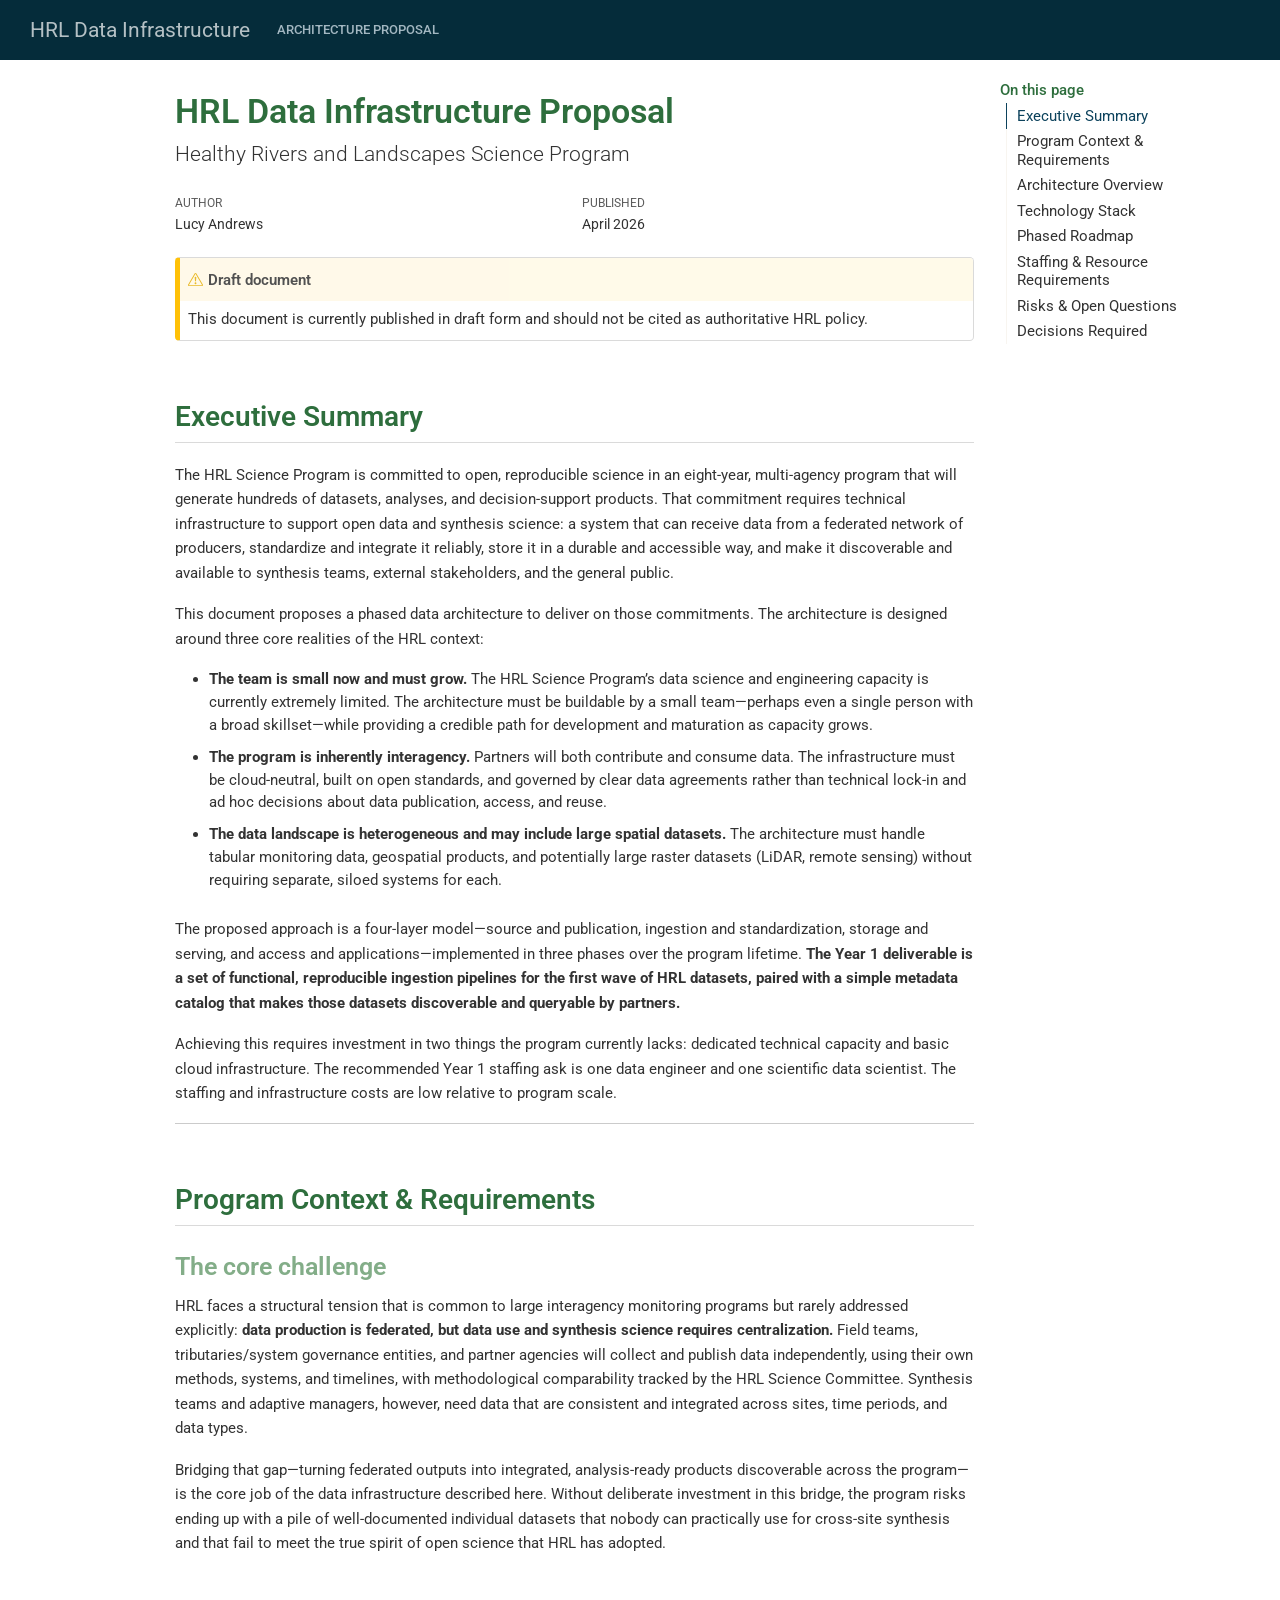
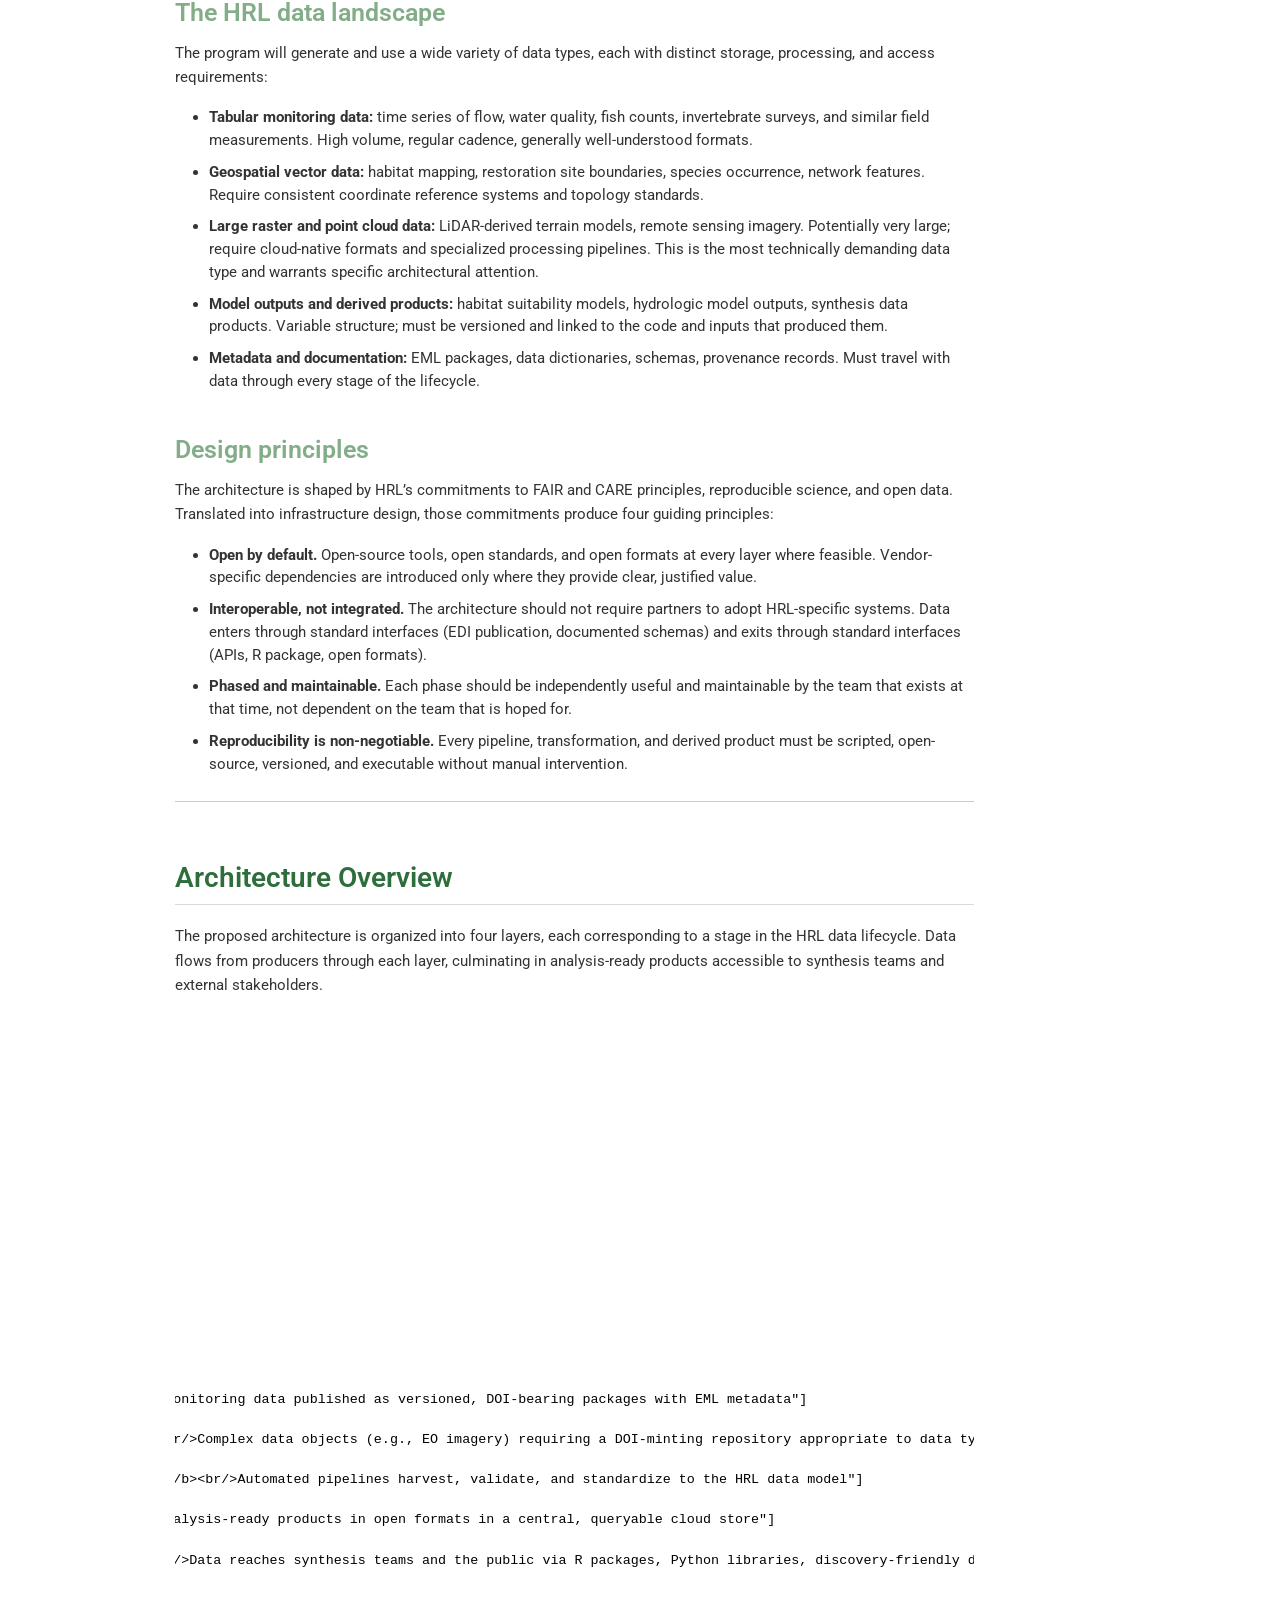
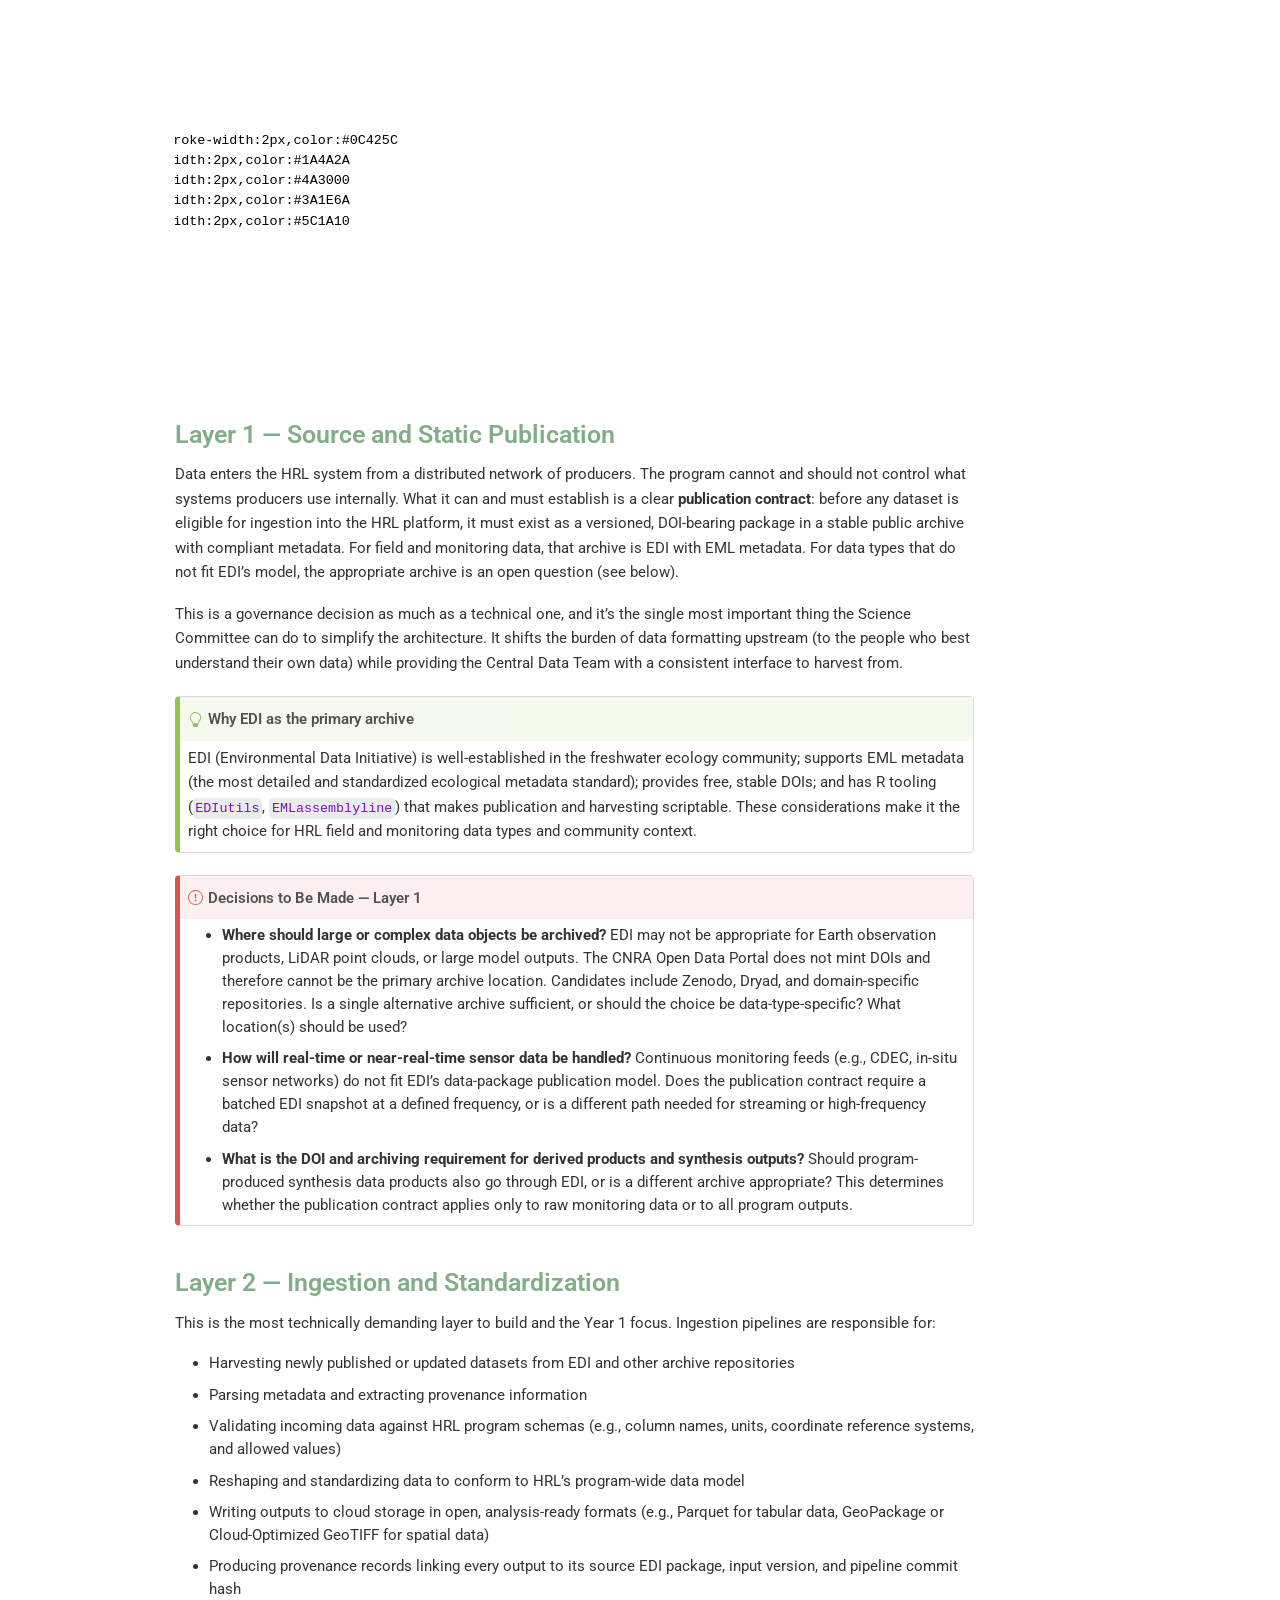
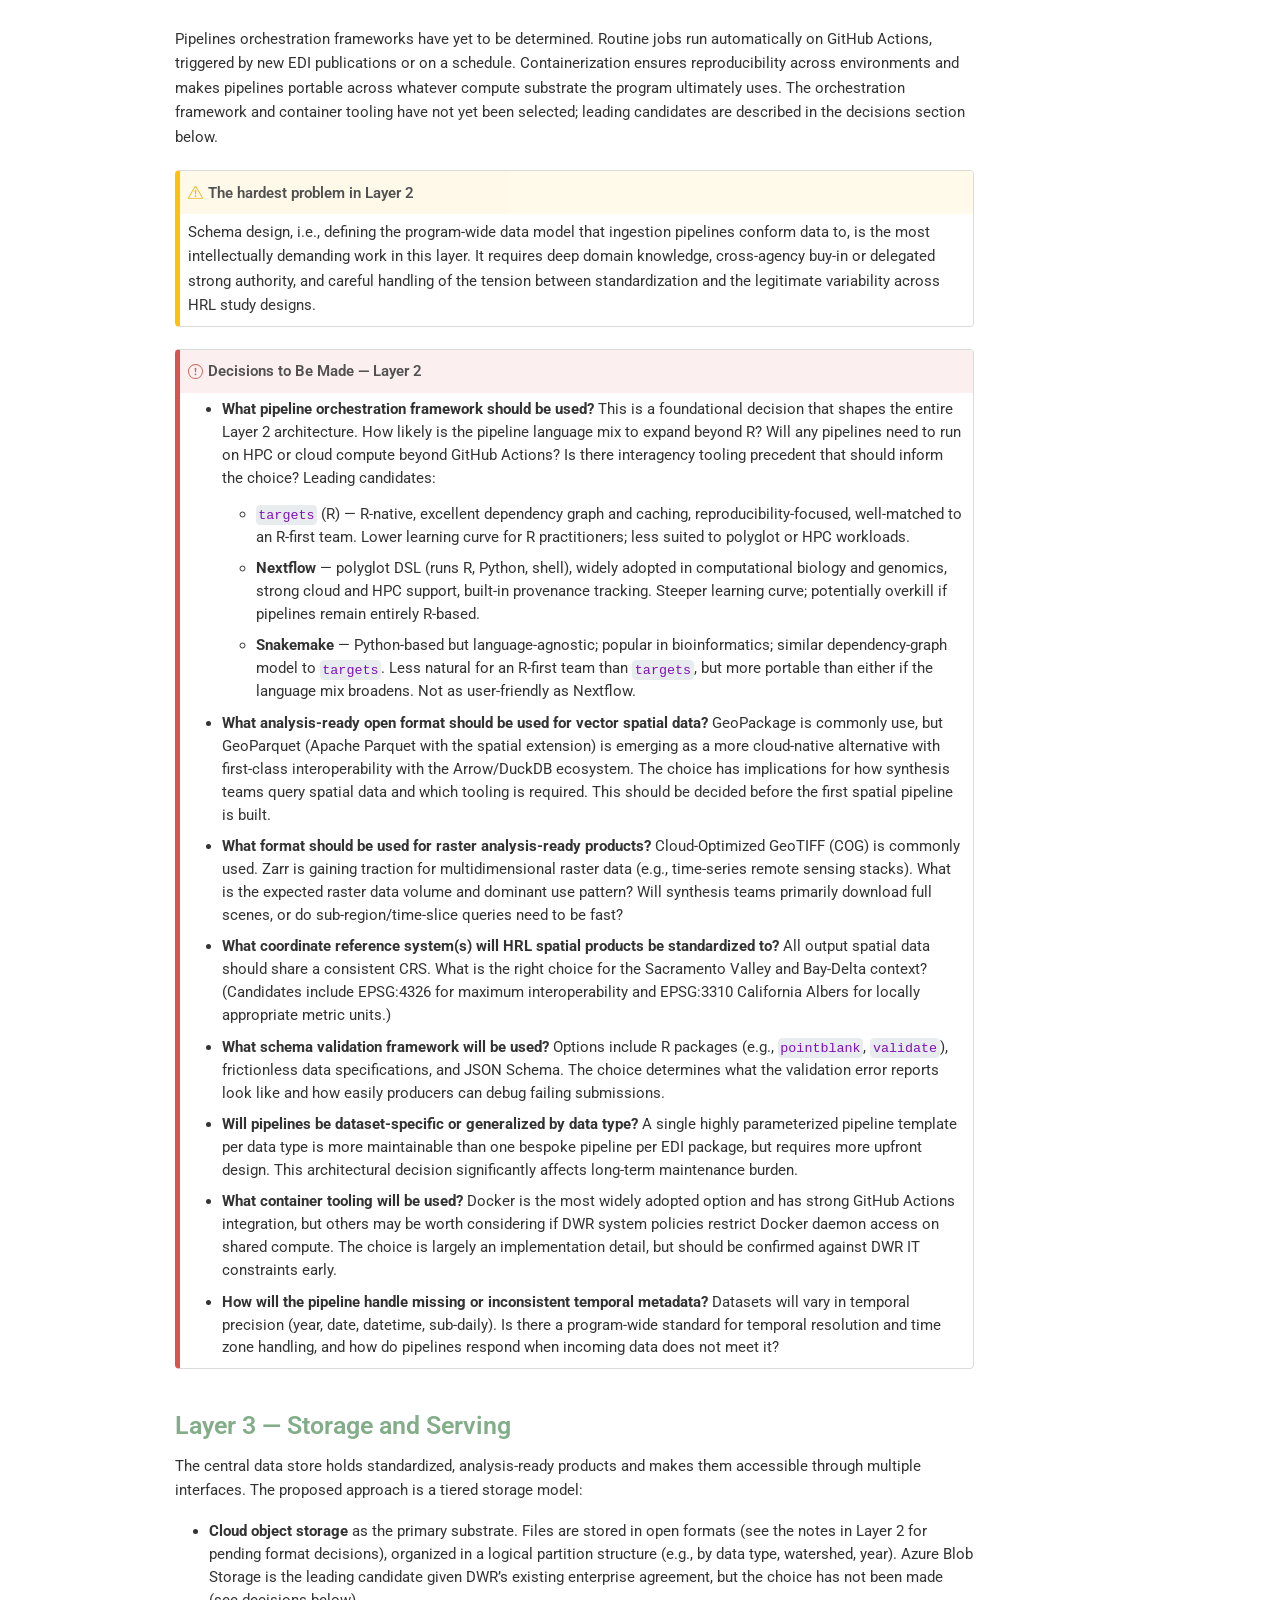
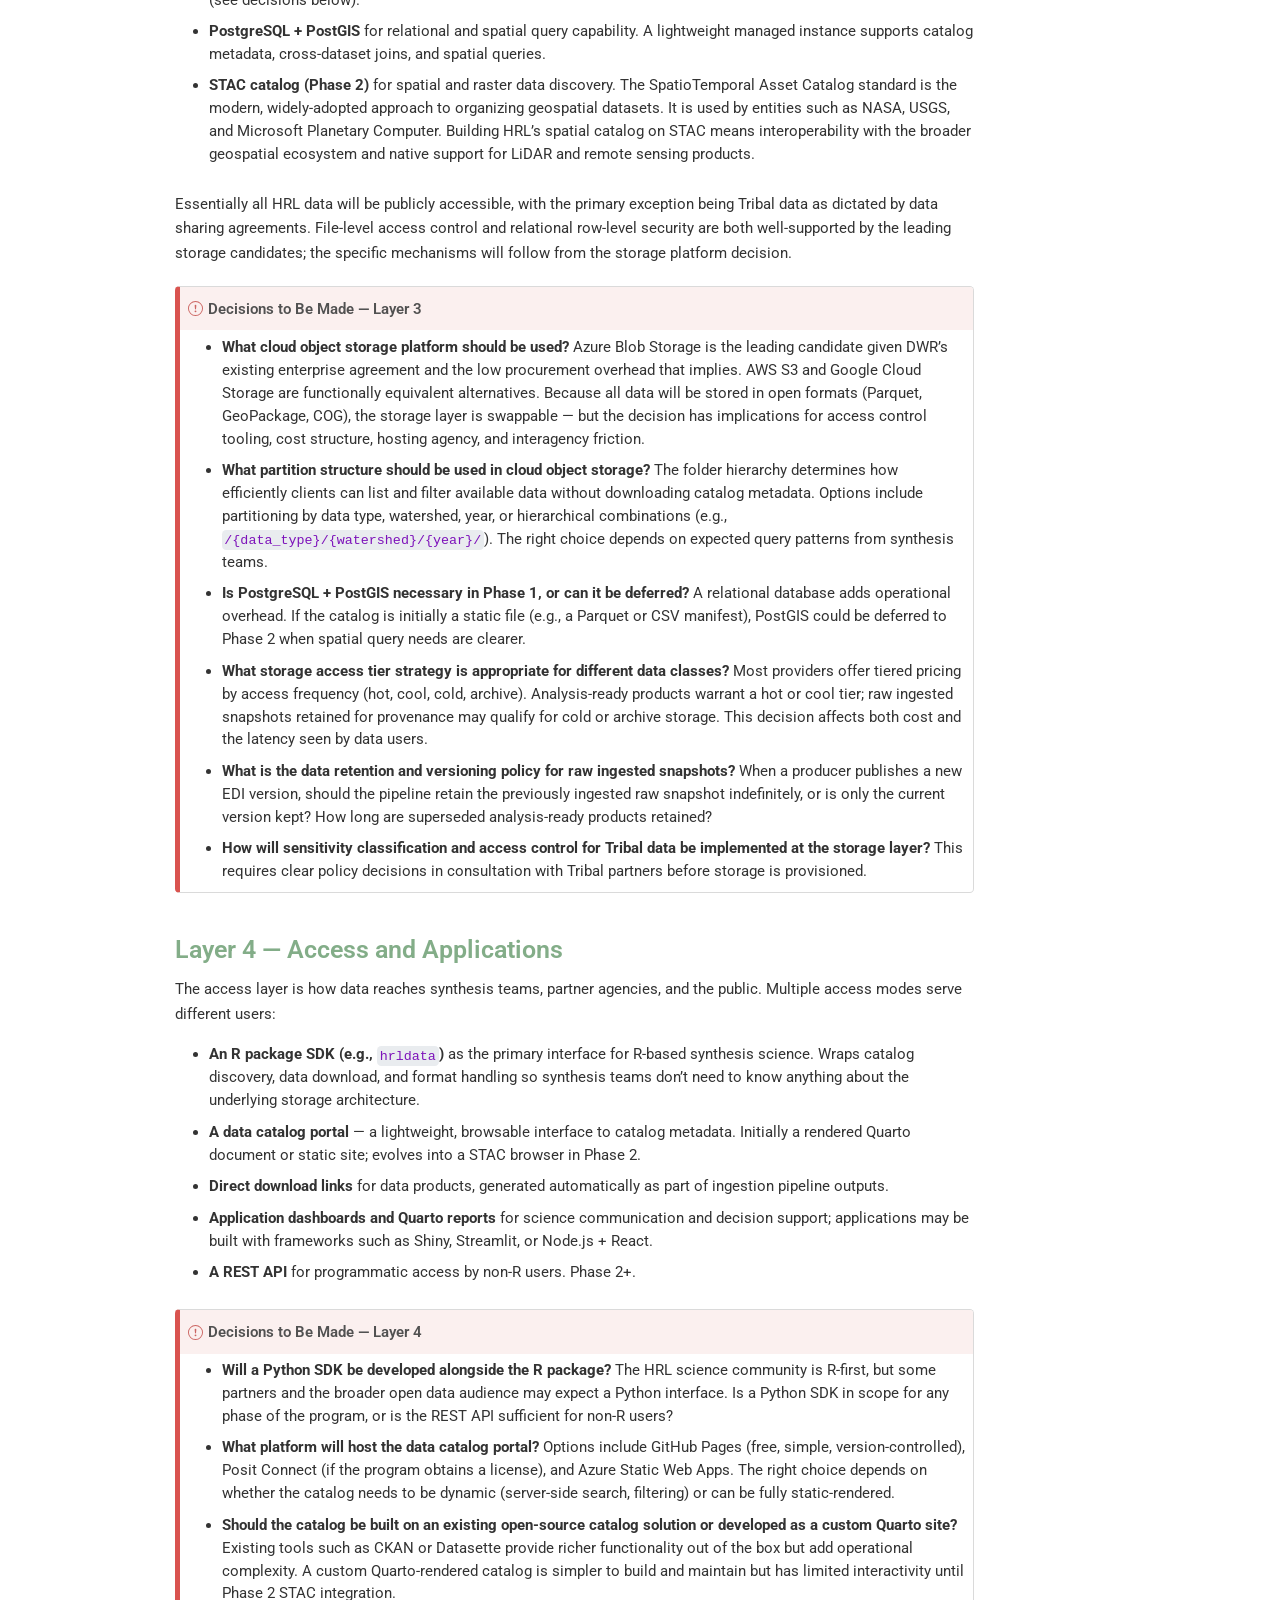
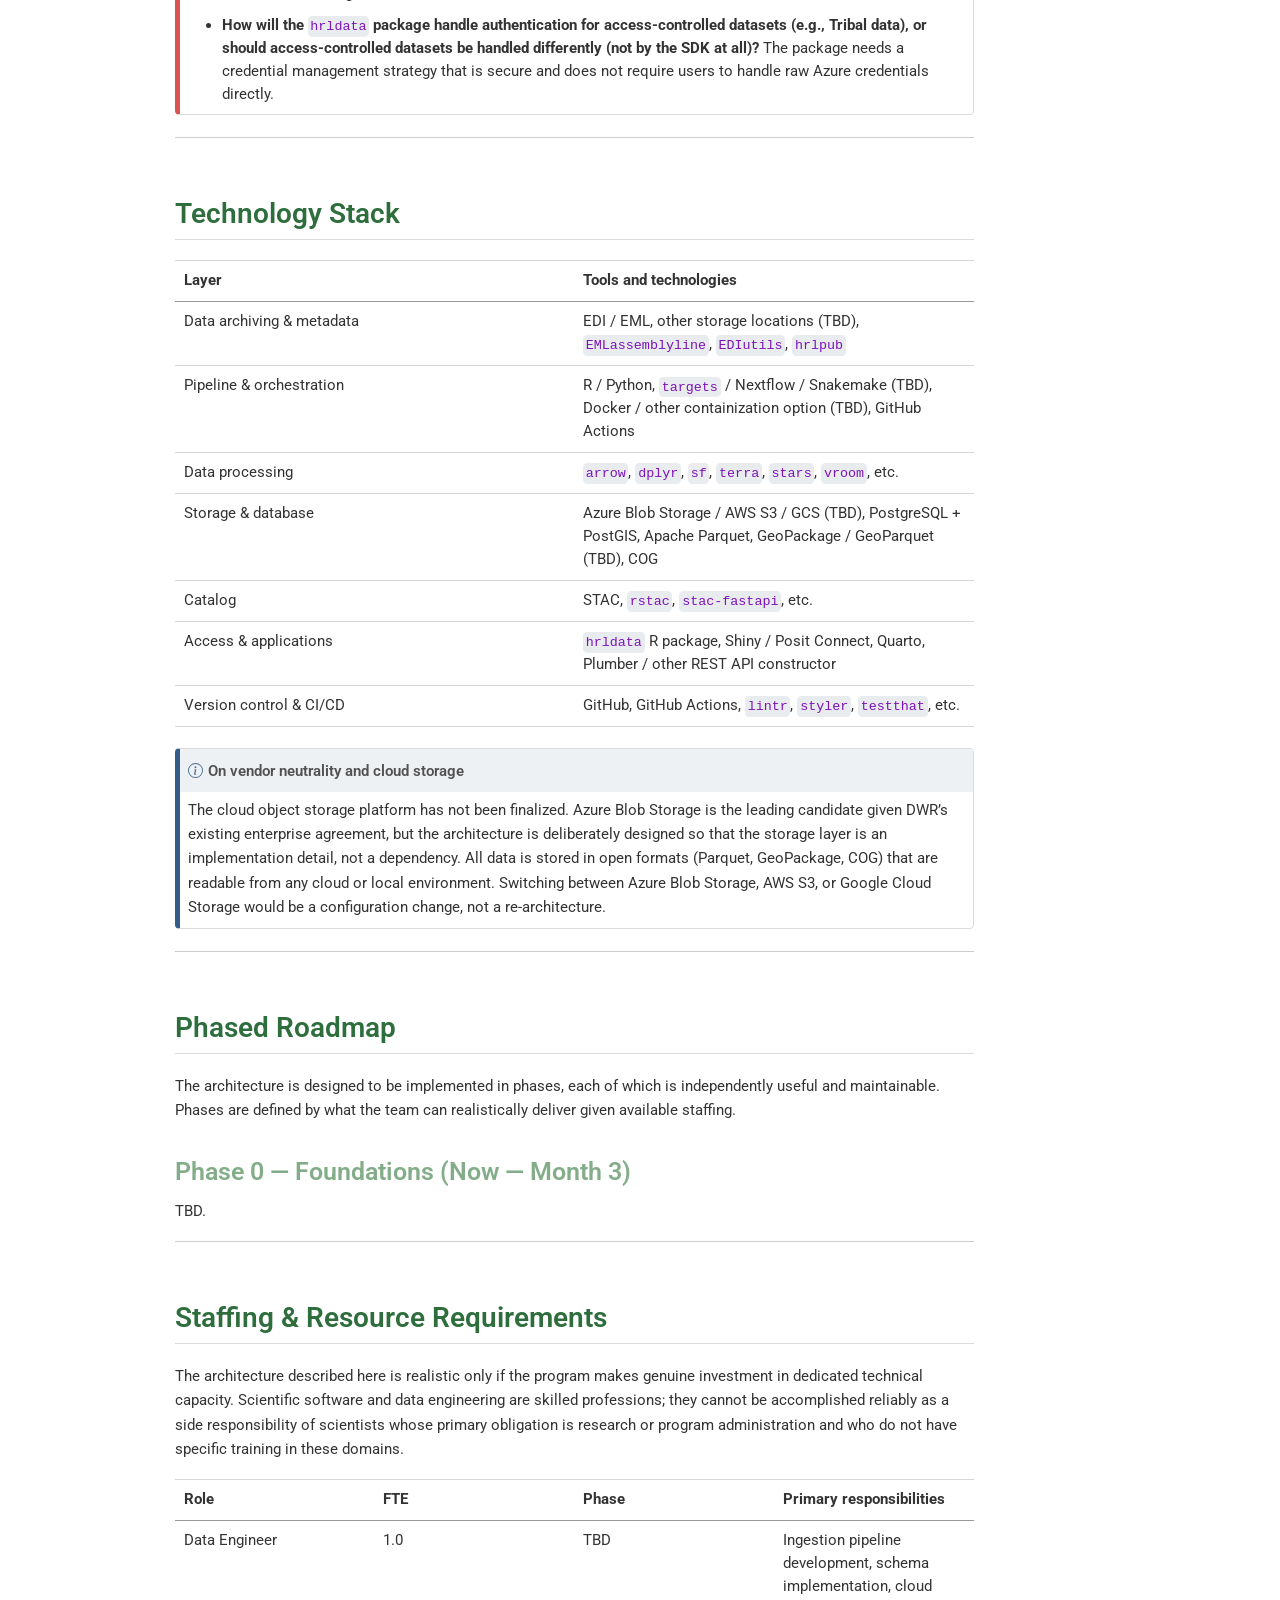
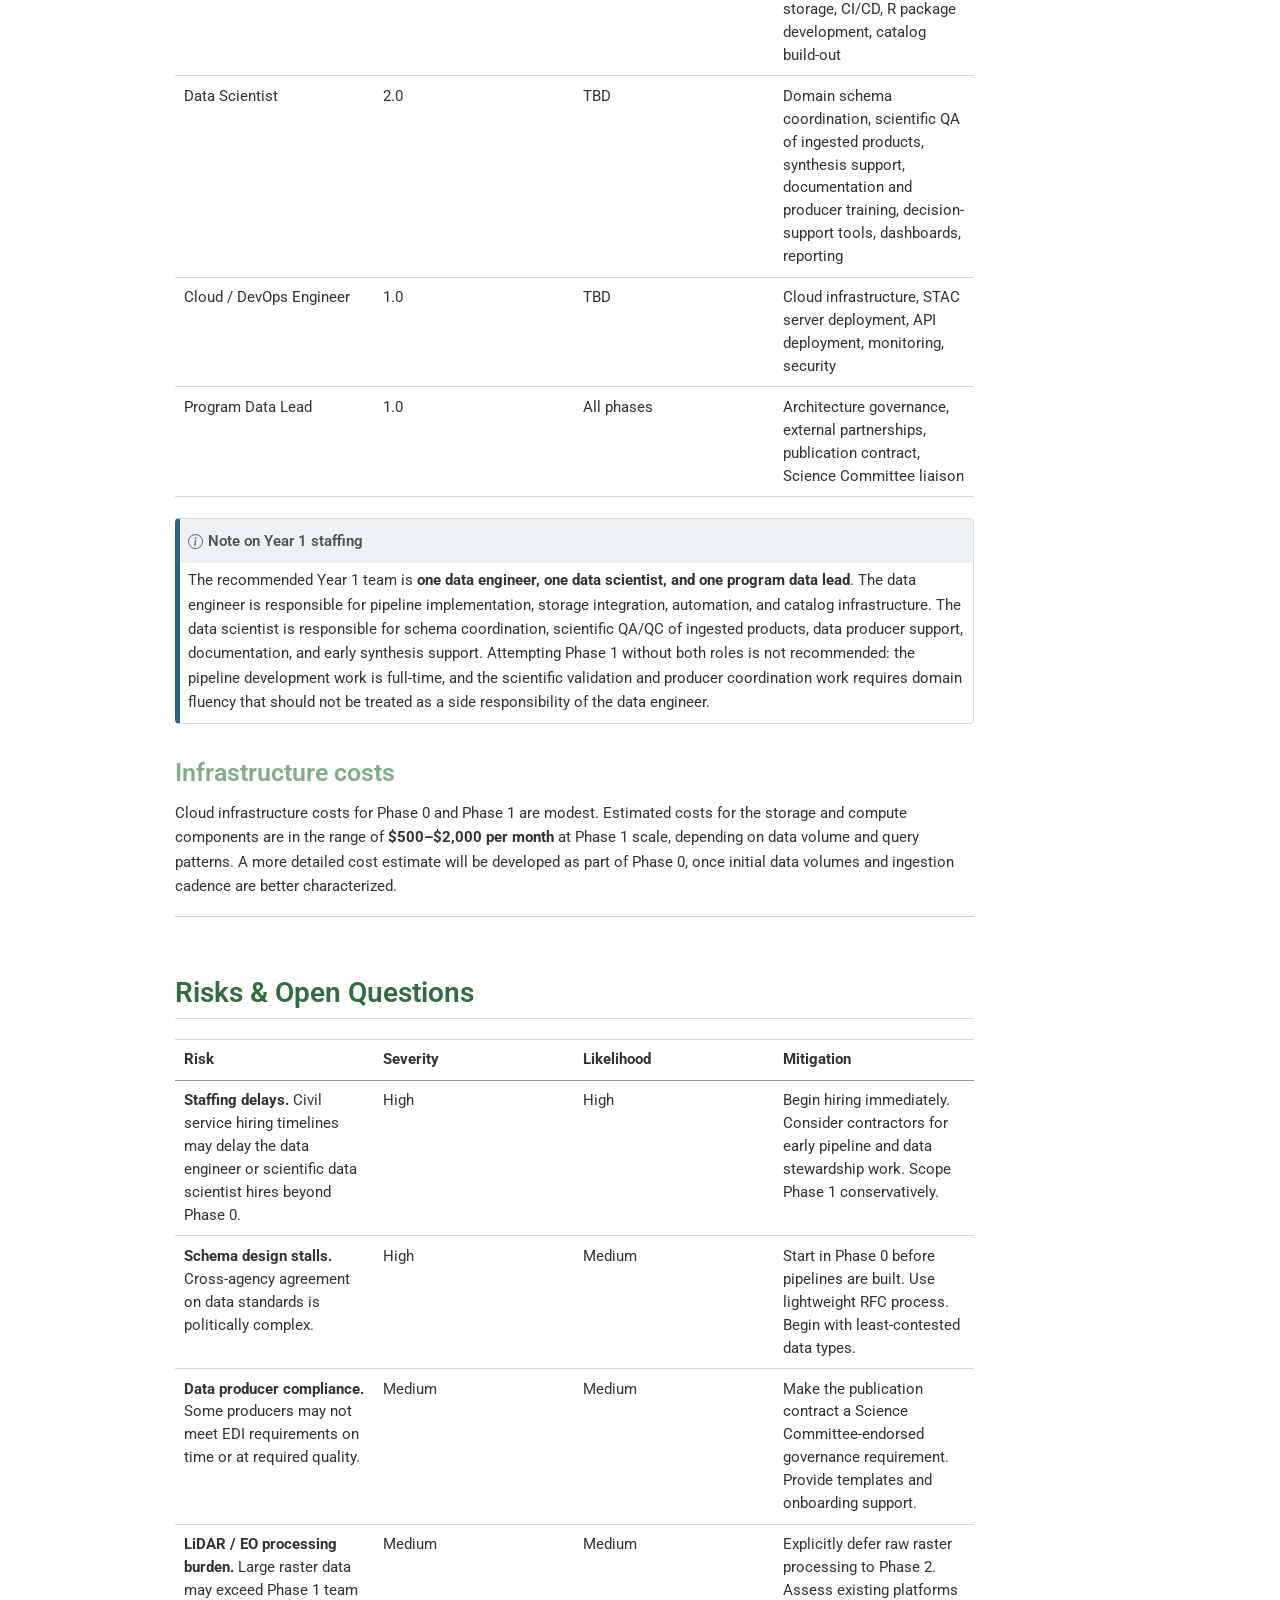
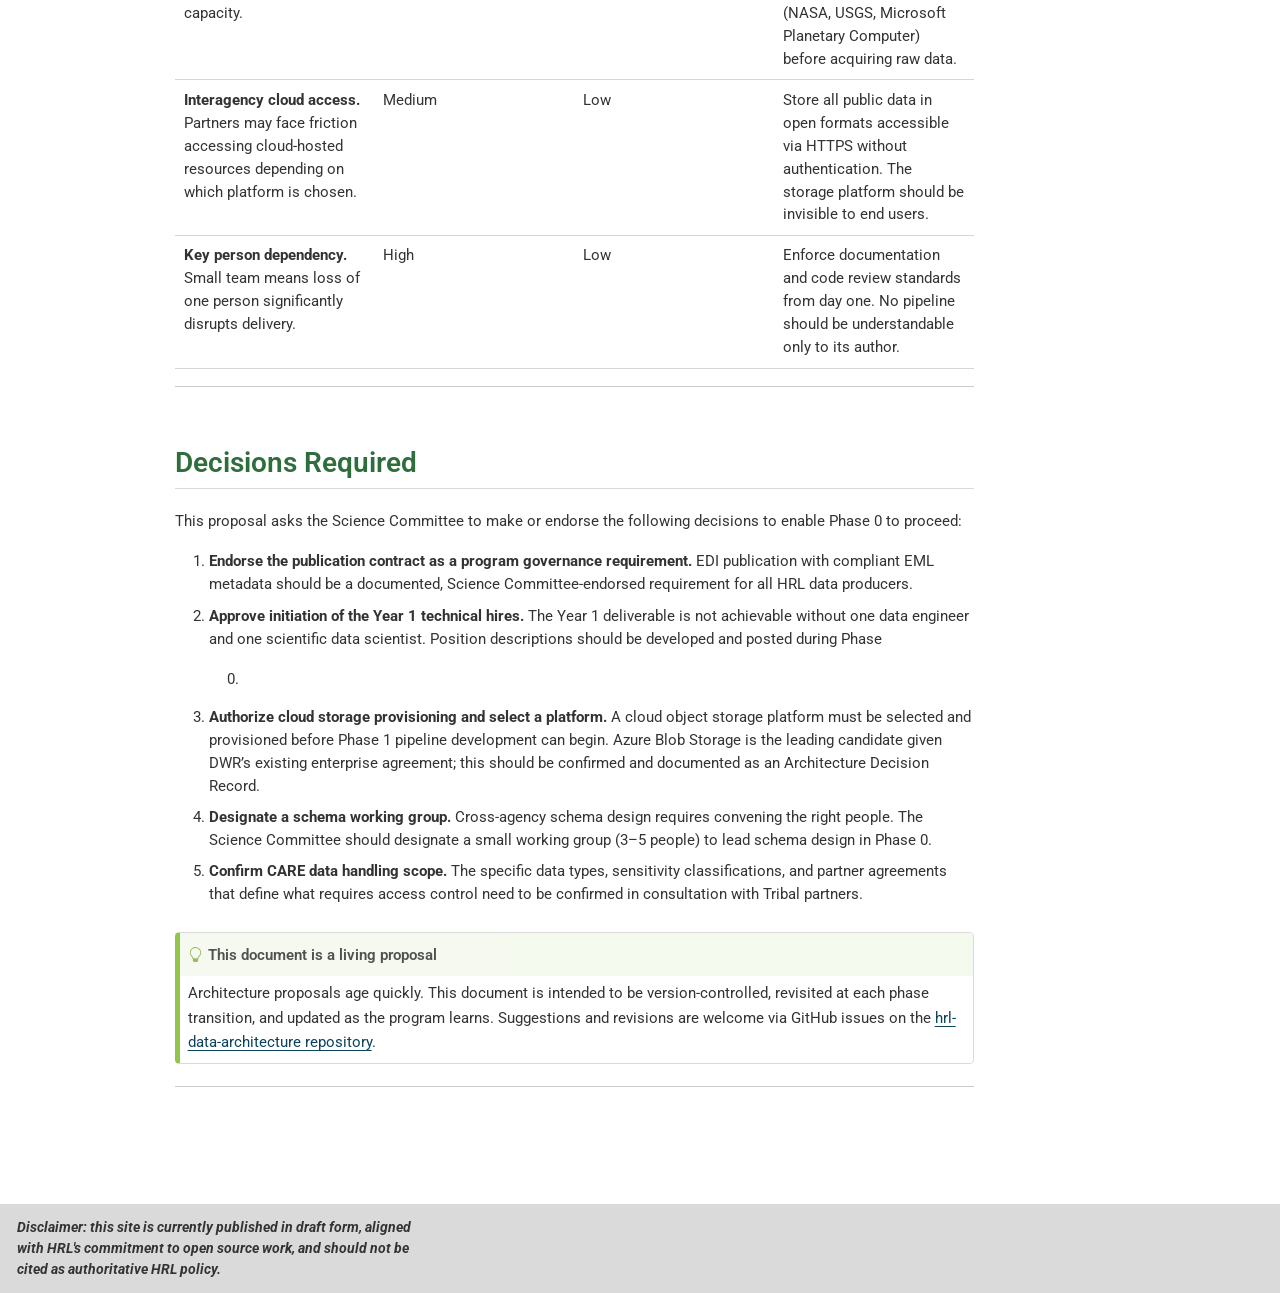
==== docs/hrl_architecture_proposal.html @ 2ed91a23 "feat: add Quarto site config and rendered output for GitHub Pages Adds _quarto.yml site config, them" ====
<!DOCTYPE html>
<html xmlns="http://www.w3.org/1999/xhtml" lang="en" xml:lang="en"><head>

<meta charset="utf-8">
<meta name="generator" content="quarto-1.8.27">

<meta name="viewport" content="width=device-width, initial-scale=1.0, user-scalable=yes">

<meta name="author" content="Lucy Andrews">

<title>HRL Data Infrastructure Proposal – HRL Data Infrastructure</title>
<style>
code{white-space: pre-wrap;}
span.smallcaps{font-variant: small-caps;}
div.columns{display: flex; gap: min(4vw, 1.5em);}
div.column{flex: auto; overflow-x: auto;}
div.hanging-indent{margin-left: 1.5em; text-indent: -1.5em;}
ul.task-list{list-style: none;}
ul.task-list li input[type="checkbox"] {
  width: 0.8em;
  margin: 0 0.8em 0.2em -1em; /* quarto-specific, see https://github.com/quarto-dev/quarto-cli/issues/4556 */ 
  vertical-align: middle;
}
</style>


<script src="site_libs/quarto-nav/quarto-nav.js"></script>
<script src="site_libs/quarto-nav/headroom.min.js"></script>
<script src="site_libs/clipboard/clipboard.min.js"></script>
<script src="site_libs/quarto-search/autocomplete.umd.js"></script>
<script src="site_libs/quarto-search/fuse.min.js"></script>
<script src="site_libs/quarto-search/quarto-search.js"></script>
<meta name="quarto:offset" content="./">
<script src="site_libs/quarto-html/quarto.js" type="module"></script>
<script src="site_libs/quarto-html/tabsets/tabsets.js" type="module"></script>
<script src="site_libs/quarto-html/axe/axe-check.js" type="module"></script>
<script src="site_libs/quarto-html/popper.min.js"></script>
<script src="site_libs/quarto-html/tippy.umd.min.js"></script>
<script src="site_libs/quarto-html/anchor.min.js"></script>
<link href="site_libs/quarto-html/tippy.css" rel="stylesheet">
<link href="site_libs/quarto-html/quarto-syntax-highlighting-ed96de9b727972fe78a7b5d16c58bf87.css" rel="stylesheet" id="quarto-text-highlighting-styles">
<script src="site_libs/bootstrap/bootstrap.min.js"></script>
<link href="site_libs/bootstrap/bootstrap-icons.css" rel="stylesheet">
<link href="site_libs/bootstrap/bootstrap-c4fd38cde07524c451fc58cf4a89e20d.min.css" rel="stylesheet" append-hash="true" id="quarto-bootstrap" data-mode="light">
<script id="quarto-search-options" type="application/json">{
  "location": "navbar",
  "copy-button": false,
  "collapse-after": 3,
  "panel-placement": "end",
  "type": "overlay",
  "limit": 50,
  "keyboard-shortcut": [
    "f",
    "/",
    "s"
  ],
  "show-item-context": false,
  "language": {
    "search-no-results-text": "No results",
    "search-matching-documents-text": "matching documents",
    "search-copy-link-title": "Copy link to search",
    "search-hide-matches-text": "Hide additional matches",
    "search-more-match-text": "more match in this document",
    "search-more-matches-text": "more matches in this document",
    "search-clear-button-title": "Clear",
    "search-text-placeholder": "",
    "search-detached-cancel-button-title": "Cancel",
    "search-submit-button-title": "Submit",
    "search-label": "Search"
  }
}</script>
<style>html{ scroll-behavior: smooth; }</style>
<meta name="mermaid-theme" content="neutral">
<script src="site_libs/quarto-diagram/mermaid.min.js"></script>
<script src="site_libs/quarto-diagram/mermaid-init.js"></script>
<link href="site_libs/quarto-diagram/mermaid.css" rel="stylesheet">


<link rel="stylesheet" href="styles.css">
</head>

<body class="nav-fixed quarto-light">

<div id="quarto-search-results"></div>
  <header id="quarto-header" class="headroom fixed-top">
    <nav class="navbar navbar-expand-lg " data-bs-theme="dark">
      <div class="navbar-container container-fluid">
      <div class="navbar-brand-container mx-auto">
    <a class="navbar-brand" href="./index.html">
    <span class="navbar-title">HRL Data Infrastructure</span>
    </a>
  </div>
            <div id="quarto-search" class="" title="Search"></div>
          <button class="navbar-toggler" type="button" data-bs-toggle="collapse" data-bs-target="#navbarCollapse" aria-controls="navbarCollapse" role="menu" aria-expanded="false" aria-label="Toggle navigation" onclick="if (window.quartoToggleHeadroom) { window.quartoToggleHeadroom(); }">
  <span class="navbar-toggler-icon"></span>
</button>
          <div class="collapse navbar-collapse" id="navbarCollapse">
            <ul class="navbar-nav navbar-nav-scroll me-auto">
  <li class="nav-item">
    <a class="nav-link active" href="./hrl_architecture_proposal.html" aria-current="page"> 
<span class="menu-text">Architecture Proposal</span></a>
  </li>  
</ul>
          </div> <!-- /navcollapse -->
            <div class="quarto-navbar-tools">
</div>
      </div> <!-- /container-fluid -->
    </nav>
</header>
<!-- content -->
<div id="quarto-content" class="quarto-container page-columns page-rows-contents page-layout-article page-navbar">
<!-- sidebar -->
<!-- margin-sidebar -->
    <div id="quarto-margin-sidebar" class="sidebar margin-sidebar">
        <nav id="TOC" role="doc-toc" class="toc-active">
    <h2 id="toc-title">On this page</h2>
   
  <ul>
  <li><a href="#executive-summary" id="toc-executive-summary" class="nav-link active" data-scroll-target="#executive-summary">Executive Summary</a></li>
  <li><a href="#program-context-requirements" id="toc-program-context-requirements" class="nav-link" data-scroll-target="#program-context-requirements">Program Context &amp; Requirements</a>
  <ul class="collapse">
  <li><a href="#the-core-challenge" id="toc-the-core-challenge" class="nav-link" data-scroll-target="#the-core-challenge">The core challenge</a></li>
  <li><a href="#the-hrl-data-landscape" id="toc-the-hrl-data-landscape" class="nav-link" data-scroll-target="#the-hrl-data-landscape">The HRL data landscape</a></li>
  <li><a href="#design-principles" id="toc-design-principles" class="nav-link" data-scroll-target="#design-principles">Design principles</a></li>
  </ul></li>
  <li><a href="#architecture-overview" id="toc-architecture-overview" class="nav-link" data-scroll-target="#architecture-overview">Architecture Overview</a>
  <ul class="collapse">
  <li><a href="#layer-1-source-and-static-publication" id="toc-layer-1-source-and-static-publication" class="nav-link" data-scroll-target="#layer-1-source-and-static-publication">Layer 1 — Source and Static Publication</a></li>
  <li><a href="#layer-2-ingestion-and-standardization" id="toc-layer-2-ingestion-and-standardization" class="nav-link" data-scroll-target="#layer-2-ingestion-and-standardization">Layer 2 — Ingestion and Standardization</a></li>
  <li><a href="#layer-3-storage-and-serving" id="toc-layer-3-storage-and-serving" class="nav-link" data-scroll-target="#layer-3-storage-and-serving">Layer 3 — Storage and Serving</a></li>
  <li><a href="#layer-4-access-and-applications" id="toc-layer-4-access-and-applications" class="nav-link" data-scroll-target="#layer-4-access-and-applications">Layer 4 — Access and Applications</a></li>
  </ul></li>
  <li><a href="#technology-stack" id="toc-technology-stack" class="nav-link" data-scroll-target="#technology-stack">Technology Stack</a></li>
  <li><a href="#phased-roadmap" id="toc-phased-roadmap" class="nav-link" data-scroll-target="#phased-roadmap">Phased Roadmap</a>
  <ul class="collapse">
  <li><a href="#phase-0-foundations-now-month-3" id="toc-phase-0-foundations-now-month-3" class="nav-link" data-scroll-target="#phase-0-foundations-now-month-3">Phase 0 — Foundations (Now — Month 3)</a></li>
  </ul></li>
  <li><a href="#staffing-resource-requirements" id="toc-staffing-resource-requirements" class="nav-link" data-scroll-target="#staffing-resource-requirements">Staffing &amp; Resource Requirements</a>
  <ul class="collapse">
  <li><a href="#infrastructure-costs" id="toc-infrastructure-costs" class="nav-link" data-scroll-target="#infrastructure-costs">Infrastructure costs</a></li>
  </ul></li>
  <li><a href="#risks-open-questions" id="toc-risks-open-questions" class="nav-link" data-scroll-target="#risks-open-questions">Risks &amp; Open Questions</a></li>
  <li><a href="#decisions-required" id="toc-decisions-required" class="nav-link" data-scroll-target="#decisions-required">Decisions Required</a></li>
  </ul>
</nav>
    </div>
<!-- main -->
<main class="content" id="quarto-document-content">

<header id="title-block-header" class="quarto-title-block default">
<div class="quarto-title">
<h1 class="title">HRL Data Infrastructure Proposal</h1>
<p class="subtitle lead">Healthy Rivers and Landscapes Science Program</p>
</div>



<div class="quarto-title-meta">

    <div>
    <div class="quarto-title-meta-heading">Author</div>
    <div class="quarto-title-meta-contents">
             <p>Lucy Andrews </p>
          </div>
  </div>
    
    <div>
    <div class="quarto-title-meta-heading">Published</div>
    <div class="quarto-title-meta-contents">
      <p class="date">April 2026</p>
    </div>
  </div>
  
    
  </div>
  


</header>


<div class="callout callout-style-default callout-warning callout-titled">
<div class="callout-header d-flex align-content-center">
<div class="callout-icon-container">
<i class="callout-icon"></i>
</div>
<div class="callout-title-container flex-fill">
<span class="screen-reader-only">Warning</span>Draft document
</div>
</div>
<div class="callout-body-container callout-body">
<p>This document is currently published in draft form and should not be cited as authoritative HRL policy.</p>
</div>
</div>
<section id="executive-summary" class="level2">
<h2 class="anchored" data-anchor-id="executive-summary">Executive Summary</h2>
<p>The HRL Science Program is committed to open, reproducible science in an eight-year, multi-agency program that will generate hundreds of datasets, analyses, and decision-support products. That commitment requires technical infrastructure to support open data and synthesis science: a system that can receive data from a federated network of producers, standardize and integrate it reliably, store it in a durable and accessible way, and make it discoverable and available to synthesis teams, external stakeholders, and the general public.</p>
<p>This document proposes a phased data architecture to deliver on those commitments. The architecture is designed around three core realities of the HRL context:</p>
<ul>
<li><strong>The team is small now and must grow.</strong> The HRL Science Program’s data science and engineering capacity is currently extremely limited. The architecture must be buildable by a small team—perhaps even a single person with a broad skillset—while providing a credible path for development and maturation as capacity grows.</li>
<li><strong>The program is inherently interagency.</strong> Partners will both contribute and consume data. The infrastructure must be cloud-neutral, built on open standards, and governed by clear data agreements rather than technical lock-in and ad hoc decisions about data publication, access, and reuse.</li>
<li><strong>The data landscape is heterogeneous and may include large spatial datasets.</strong> The architecture must handle tabular monitoring data, geospatial products, and potentially large raster datasets (LiDAR, remote sensing) without requiring separate, siloed systems for each.</li>
</ul>
<p>The proposed approach is a four-layer model—source and publication, ingestion and standardization, storage and serving, and access and applications—implemented in three phases over the program lifetime. <strong>The Year 1 deliverable is a set of functional, reproducible ingestion pipelines for the first wave of HRL datasets, paired with a simple metadata catalog that makes those datasets discoverable and queryable by partners.</strong></p>
<p>Achieving this requires investment in two things the program currently lacks: dedicated technical capacity and basic cloud infrastructure. The recommended Year 1 staffing ask is one data engineer and one scientific data scientist. The staffing and infrastructure costs are low relative to program scale.</p>
<hr>
</section>
<section id="program-context-requirements" class="level2">
<h2 class="anchored" data-anchor-id="program-context-requirements">Program Context &amp; Requirements</h2>
<section id="the-core-challenge" class="level3">
<h3 class="anchored" data-anchor-id="the-core-challenge">The core challenge</h3>
<p>HRL faces a structural tension that is common to large interagency monitoring programs but rarely addressed explicitly: <strong>data production is federated, but data use and synthesis science requires centralization.</strong> Field teams, tributaries/system governance entities, and partner agencies will collect and publish data independently, using their own methods, systems, and timelines, with methodological comparability tracked by the HRL Science Committee. Synthesis teams and adaptive managers, however, need data that are consistent and integrated across sites, time periods, and data types.</p>
<p>Bridging that gap—turning federated outputs into integrated, analysis-ready products discoverable across the program—is the core job of the data infrastructure described here. Without deliberate investment in this bridge, the program risks ending up with a pile of well-documented individual datasets that nobody can practically use for cross-site synthesis and that fail to meet the true spirit of open science that HRL has adopted.</p>
</section>
<section id="the-hrl-data-landscape" class="level3">
<h3 class="anchored" data-anchor-id="the-hrl-data-landscape">The HRL data landscape</h3>
<p>The program will generate and use a wide variety of data types, each with distinct storage, processing, and access requirements:</p>
<ul>
<li><strong>Tabular monitoring data:</strong> time series of flow, water quality, fish counts, invertebrate surveys, and similar field measurements. High volume, regular cadence, generally well-understood formats.</li>
<li><strong>Geospatial vector data:</strong> habitat mapping, restoration site boundaries, species occurrence, network features. Require consistent coordinate reference systems and topology standards.</li>
<li><strong>Large raster and point cloud data:</strong> LiDAR-derived terrain models, remote sensing imagery. Potentially very large; require cloud-native formats and specialized processing pipelines. This is the most technically demanding data type and warrants specific architectural attention.</li>
<li><strong>Model outputs and derived products:</strong> habitat suitability models, hydrologic model outputs, synthesis data products. Variable structure; must be versioned and linked to the code and inputs that produced them.</li>
<li><strong>Metadata and documentation:</strong> EML packages, data dictionaries, schemas, provenance records. Must travel with data through every stage of the lifecycle.</li>
</ul>
</section>
<section id="design-principles" class="level3">
<h3 class="anchored" data-anchor-id="design-principles">Design principles</h3>
<p>The architecture is shaped by HRL’s commitments to FAIR and CARE principles, reproducible science, and open data. Translated into infrastructure design, those commitments produce four guiding principles:</p>
<ul>
<li><strong>Open by default.</strong> Open-source tools, open standards, and open formats at every layer where feasible. Vendor-specific dependencies are introduced only where they provide clear, justified value.</li>
<li><strong>Interoperable, not integrated.</strong> The architecture should not require partners to adopt HRL-specific systems. Data enters through standard interfaces (EDI publication, documented schemas) and exits through standard interfaces (APIs, R package, open formats).</li>
<li><strong>Phased and maintainable.</strong> Each phase should be independently useful and maintainable by the team that exists at that time, not dependent on the team that is hoped for.</li>
<li><strong>Reproducibility is non-negotiable.</strong> Every pipeline, transformation, and derived product must be scripted, open-source, versioned, and executable without manual intervention.</li>
</ul>
<hr>
</section>
</section>
<section id="architecture-overview" class="level2">
<h2 class="anchored" data-anchor-id="architecture-overview">Architecture Overview</h2>
<p>The proposed architecture is organized into four layers, each corresponding to a stage in the HRL data lifecycle. Data flows from producers through each layer, culminating in analysis-ready products accessible to synthesis teams and external stakeholders.</p>
<div class="cell" data-layout-align="center">
<div class="cell-output-display">
<div>
<p></p><figure class="figure"><p></p>
<div>
<pre class="mermaid mermaid-js">---
config:
  theme: neutral
  themeVariables:
    fontFamily: "Arial, sans-serif"
    lineColor: "#555555"
    edgeLabelBackground: "#FFFFFF"
    primaryTextColor: "#333333"
  flowchart:
    useMaxWidth: true
    wrappingWidth: 420
    nodeSpacing: 40
    rankSpacing: 50
---
flowchart TB
    A(["Data Producers"])

    B1["&lt;b&gt;Layer 1 · EDI Archive&lt;/b&gt;&lt;br/&gt;Field and monitoring data published as versioned, DOI-bearing packages with EML metadata"]

    B2["&lt;b&gt;Layer 1 · Alternative Archive (TBD)&lt;/b&gt;&lt;br/&gt;Complex data objects (e.g., EO imagery) requiring a DOI-minting repository appropriate to data type"]

    C["&lt;b&gt;Layer 2 · Ingestion &amp;amp; Standardization&lt;/b&gt;&lt;br/&gt;Automated pipelines harvest, validate, and standardize to the HRL data model"]

    D["&lt;b&gt;Layer 3 · Storage &amp;amp; Serving&lt;/b&gt;&lt;br/&gt;Analysis-ready products in open formats in a central, queryable cloud store"]

    E["&lt;b&gt;Layer 4 · Access &amp;amp; Applications&lt;/b&gt;&lt;br/&gt;Data reaches synthesis teams and the public via R packages, Python libraries, discovery-friendly data catalogs with download options, and dashboards"]

    A --&gt; B1
    A --&gt; B2
    B1 --&gt;|"harvest &amp;amp; validate"| C
    B2 --&gt;|"harvest &amp;amp; validate"| C
    C --&gt;|"standardize &amp;amp; store"| D
    D --&gt;|"query &amp;amp; download"| E

    classDef producer fill:#E3EFF5,stroke:#2E7DA1,stroke-width:2px,color:#0C425C
    classDef l1 fill:#EDF5F0,stroke:#2E6E3D,stroke-width:2px,color:#1A4A2A
    classDef l2 fill:#FEF9ED,stroke:#B07820,stroke-width:2px,color:#4A3000
    classDef l3 fill:#F1EDF8,stroke:#6A4A9A,stroke-width:2px,color:#3A1E6A
    classDef l4 fill:#FDEEEC,stroke:#A03428,stroke-width:2px,color:#5C1A10

    class A producer
    class B1,B2 l1
    class C l2
    class D l3
    class E l4
</pre>
</div>
<p></p></figure><p></p>
</div>
</div>
</div>
<section id="layer-1-source-and-static-publication" class="level3">
<h3 class="anchored" data-anchor-id="layer-1-source-and-static-publication">Layer 1 — Source and Static Publication</h3>
<p>Data enters the HRL system from a distributed network of producers. The program cannot and should not control what systems producers use internally. What it can and must establish is a clear <strong>publication contract</strong>: before any dataset is eligible for ingestion into the HRL platform, it must exist as a versioned, DOI-bearing package in a stable public archive with compliant metadata. For field and monitoring data, that archive is EDI with EML metadata. For data types that do not fit EDI’s model, the appropriate archive is an open question (see below).</p>
<p>This is a governance decision as much as a technical one, and it’s the single most important thing the Science Committee can do to simplify the architecture. It shifts the burden of data formatting upstream (to the people who best understand their own data) while providing the Central Data Team with a consistent interface to harvest from.</p>
<div class="callout callout-style-default callout-tip callout-titled">
<div class="callout-header d-flex align-content-center">
<div class="callout-icon-container">
<i class="callout-icon"></i>
</div>
<div class="callout-title-container flex-fill">
<span class="screen-reader-only">Tip</span>Why EDI as the primary archive
</div>
</div>
<div class="callout-body-container callout-body">
<p>EDI (Environmental Data Initiative) is well-established in the freshwater ecology community; supports EML metadata (the most detailed and standardized ecological metadata standard); provides free, stable DOIs; and has R tooling (<code>EDIutils</code>, <code>EMLassemblyline</code>) that makes publication and harvesting scriptable. These considerations make it the right choice for HRL field and monitoring data types and community context.</p>
</div>
</div>
<div class="callout callout-style-default callout-important callout-titled">
<div class="callout-header d-flex align-content-center">
<div class="callout-icon-container">
<i class="callout-icon"></i>
</div>
<div class="callout-title-container flex-fill">
<span class="screen-reader-only">Important</span>Decisions to Be Made — Layer 1
</div>
</div>
<div class="callout-body-container callout-body">
<ul>
<li><strong>Where should large or complex data objects be archived?</strong> EDI may not be appropriate for Earth observation products, LiDAR point clouds, or large model outputs. The CNRA Open Data Portal does not mint DOIs and therefore cannot be the primary archive location. Candidates include Zenodo, Dryad, and domain-specific repositories. Is a single alternative archive sufficient, or should the choice be data-type-specific? What location(s) should be used?</li>
<li><strong>How will real-time or near-real-time sensor data be handled?</strong> Continuous monitoring feeds (e.g., CDEC, in-situ sensor networks) do not fit EDI’s data-package publication model. Does the publication contract require a batched EDI snapshot at a defined frequency, or is a different path needed for streaming or high-frequency data?</li>
<li><strong>What is the DOI and archiving requirement for derived products and synthesis outputs?</strong> Should program-produced synthesis data products also go through EDI, or is a different archive appropriate? This determines whether the publication contract applies only to raw monitoring data or to all program outputs.</li>
</ul>
</div>
</div>
</section>
<section id="layer-2-ingestion-and-standardization" class="level3">
<h3 class="anchored" data-anchor-id="layer-2-ingestion-and-standardization">Layer 2 — Ingestion and Standardization</h3>
<p>This is the most technically demanding layer to build and the Year 1 focus. Ingestion pipelines are responsible for:</p>
<ul>
<li>Harvesting newly published or updated datasets from EDI and other archive repositories</li>
<li>Parsing metadata and extracting provenance information</li>
<li>Validating incoming data against HRL program schemas (e.g., column names, units, coordinate reference systems, and allowed values)</li>
<li>Reshaping and standardizing data to conform to HRL’s program-wide data model</li>
<li>Writing outputs to cloud storage in open, analysis-ready formats (e.g., Parquet for tabular data, GeoPackage or Cloud-Optimized GeoTIFF for spatial data)</li>
<li>Producing provenance records linking every output to its source EDI package, input version, and pipeline commit hash</li>
</ul>
<p>Pipelines orchestration frameworks have yet to be determined. Routine jobs run automatically on GitHub Actions, triggered by new EDI publications or on a schedule. Containerization ensures reproducibility across environments and makes pipelines portable across whatever compute substrate the program ultimately uses. The orchestration framework and container tooling have not yet been selected; leading candidates are described in the decisions section below.</p>
<div class="callout callout-style-default callout-warning callout-titled">
<div class="callout-header d-flex align-content-center">
<div class="callout-icon-container">
<i class="callout-icon"></i>
</div>
<div class="callout-title-container flex-fill">
<span class="screen-reader-only">Warning</span>The hardest problem in Layer 2
</div>
</div>
<div class="callout-body-container callout-body">
<p>Schema design, i.e., defining the program-wide data model that ingestion pipelines conform data to, is the most intellectually demanding work in this layer. It requires deep domain knowledge, cross-agency buy-in or delegated strong authority, and careful handling of the tension between standardization and the legitimate variability across HRL study designs.</p>
</div>
</div>
<div class="callout callout-style-default callout-important callout-titled">
<div class="callout-header d-flex align-content-center">
<div class="callout-icon-container">
<i class="callout-icon"></i>
</div>
<div class="callout-title-container flex-fill">
<span class="screen-reader-only">Important</span>Decisions to Be Made — Layer 2
</div>
</div>
<div class="callout-body-container callout-body">
<ul>
<li><strong>What pipeline orchestration framework should be used?</strong> This is a foundational decision that shapes the entire Layer 2 architecture. How likely is the pipeline language mix to expand beyond R? Will any pipelines need to run on HPC or cloud compute beyond GitHub Actions? Is there interagency tooling precedent that should inform the choice? Leading candidates:
<ul>
<li><strong><code>targets</code></strong> (R) — R-native, excellent dependency graph and caching, reproducibility-focused, well-matched to an R-first team. Lower learning curve for R practitioners; less suited to polyglot or HPC workloads.</li>
<li><strong>Nextflow</strong> — polyglot DSL (runs R, Python, shell), widely adopted in computational biology and genomics, strong cloud and HPC support, built-in provenance tracking. Steeper learning curve; potentially overkill if pipelines remain entirely R-based.</li>
<li><strong>Snakemake</strong> — Python-based but language-agnostic; popular in bioinformatics; similar dependency-graph model to <code>targets</code>. Less natural for an R-first team than <code>targets</code>, but more portable than either if the language mix broadens. Not as user-friendly as Nextflow.</li>
</ul></li>
<li><strong>What analysis-ready open format should be used for vector spatial data?</strong> GeoPackage is commonly use, but GeoParquet (Apache Parquet with the spatial extension) is emerging as a more cloud-native alternative with first-class interoperability with the Arrow/DuckDB ecosystem. The choice has implications for how synthesis teams query spatial data and which tooling is required. This should be decided before the first spatial pipeline is built.</li>
<li><strong>What format should be used for raster analysis-ready products?</strong> Cloud-Optimized GeoTIFF (COG) is commonly used. Zarr is gaining traction for multidimensional raster data (e.g., time-series remote sensing stacks). What is the expected raster data volume and dominant use pattern? Will synthesis teams primarily download full scenes, or do sub-region/time-slice queries need to be fast?</li>
<li><strong>What coordinate reference system(s) will HRL spatial products be standardized to?</strong> All output spatial data should share a consistent CRS. What is the right choice for the Sacramento Valley and Bay-Delta context? (Candidates include EPSG:4326 for maximum interoperability and EPSG:3310 California Albers for locally appropriate metric units.)</li>
<li><strong>What schema validation framework will be used?</strong> Options include R packages (e.g., <code>pointblank</code>, <code>validate</code>), frictionless data specifications, and JSON Schema. The choice determines what the validation error reports look like and how easily producers can debug failing submissions.</li>
<li><strong>Will pipelines be dataset-specific or generalized by data type?</strong> A single highly parameterized pipeline template per data type is more maintainable than one bespoke pipeline per EDI package, but requires more upfront design. This architectural decision significantly affects long-term maintenance burden.</li>
<li><strong>What container tooling will be used?</strong> Docker is the most widely adopted option and has strong GitHub Actions integration, but others may be worth considering if DWR system policies restrict Docker daemon access on shared compute. The choice is largely an implementation detail, but should be confirmed against DWR IT constraints early.</li>
<li><strong>How will the pipeline handle missing or inconsistent temporal metadata?</strong> Datasets will vary in temporal precision (year, date, datetime, sub-daily). Is there a program-wide standard for temporal resolution and time zone handling, and how do pipelines respond when incoming data does not meet it?</li>
</ul>
</div>
</div>
</section>
<section id="layer-3-storage-and-serving" class="level3">
<h3 class="anchored" data-anchor-id="layer-3-storage-and-serving">Layer 3 — Storage and Serving</h3>
<p>The central data store holds standardized, analysis-ready products and makes them accessible through multiple interfaces. The proposed approach is a tiered storage model:</p>
<ul>
<li><strong>Cloud object storage</strong> as the primary substrate. Files are stored in open formats (see the notes in Layer 2 for pending format decisions), organized in a logical partition structure (e.g., by data type, watershed, year). Azure Blob Storage is the leading candidate given DWR’s existing enterprise agreement, but the choice has not been made (see decisions below).</li>
<li><strong>PostgreSQL + PostGIS</strong> for relational and spatial query capability. A lightweight managed instance supports catalog metadata, cross-dataset joins, and spatial queries.</li>
<li><strong>STAC catalog (Phase 2)</strong> for spatial and raster data discovery. The SpatioTemporal Asset Catalog standard is the modern, widely-adopted approach to organizing geospatial datasets. It is used by entities such as NASA, USGS, and Microsoft Planetary Computer. Building HRL’s spatial catalog on STAC means interoperability with the broader geospatial ecosystem and native support for LiDAR and remote sensing products.</li>
</ul>
<p>Essentially all HRL data will be publicly accessible, with the primary exception being Tribal data as dictated by data sharing agreements. File-level access control and relational row-level security are both well-supported by the leading storage candidates; the specific mechanisms will follow from the storage platform decision.</p>
<div class="callout callout-style-default callout-important callout-titled">
<div class="callout-header d-flex align-content-center">
<div class="callout-icon-container">
<i class="callout-icon"></i>
</div>
<div class="callout-title-container flex-fill">
<span class="screen-reader-only">Important</span>Decisions to Be Made — Layer 3
</div>
</div>
<div class="callout-body-container callout-body">
<ul>
<li><strong>What cloud object storage platform should be used?</strong> Azure Blob Storage is the leading candidate given DWR’s existing enterprise agreement and the low procurement overhead that implies. AWS S3 and Google Cloud Storage are functionally equivalent alternatives. Because all data will be stored in open formats (Parquet, GeoPackage, COG), the storage layer is swappable — but the decision has implications for access control tooling, cost structure, hosting agency, and interagency friction.</li>
<li><strong>What partition structure should be used in cloud object storage?</strong> The folder hierarchy determines how efficiently clients can list and filter available data without downloading catalog metadata. Options include partitioning by data type, watershed, year, or hierarchical combinations (e.g., <code>/{data_type}/{watershed}/{year}/</code>). The right choice depends on expected query patterns from synthesis teams.</li>
<li><strong>Is PostgreSQL + PostGIS necessary in Phase 1, or can it be deferred?</strong> A relational database adds operational overhead. If the catalog is initially a static file (e.g., a Parquet or CSV manifest), PostGIS could be deferred to Phase 2 when spatial query needs are clearer.</li>
<li><strong>What storage access tier strategy is appropriate for different data classes?</strong> Most providers offer tiered pricing by access frequency (hot, cool, cold, archive). Analysis-ready products warrant a hot or cool tier; raw ingested snapshots retained for provenance may qualify for cold or archive storage. This decision affects both cost and the latency seen by data users.</li>
<li><strong>What is the data retention and versioning policy for raw ingested snapshots?</strong> When a producer publishes a new EDI version, should the pipeline retain the previously ingested raw snapshot indefinitely, or is only the current version kept? How long are superseded analysis-ready products retained?</li>
<li><strong>How will sensitivity classification and access control for Tribal data be implemented at the storage layer?</strong> This requires clear policy decisions in consultation with Tribal partners before storage is provisioned.</li>
</ul>
</div>
</div>
</section>
<section id="layer-4-access-and-applications" class="level3">
<h3 class="anchored" data-anchor-id="layer-4-access-and-applications">Layer 4 — Access and Applications</h3>
<p>The access layer is how data reaches synthesis teams, partner agencies, and the public. Multiple access modes serve different users:</p>
<ul>
<li><strong>An R package SDK (e.g., <code>hrldata</code>)</strong> as the primary interface for R-based synthesis science. Wraps catalog discovery, data download, and format handling so synthesis teams don’t need to know anything about the underlying storage architecture.</li>
<li><strong>A data catalog portal</strong> — a lightweight, browsable interface to catalog metadata. Initially a rendered Quarto document or static site; evolves into a STAC browser in Phase 2.</li>
<li><strong>Direct download links</strong> for data products, generated automatically as part of ingestion pipeline outputs.</li>
<li><strong>Application dashboards and Quarto reports</strong> for science communication and decision support; applications may be built with frameworks such as Shiny, Streamlit, or Node.js + React.</li>
<li><strong>A REST API</strong> for programmatic access by non-R users. Phase 2+.</li>
</ul>
<div class="callout callout-style-default callout-important callout-titled">
<div class="callout-header d-flex align-content-center">
<div class="callout-icon-container">
<i class="callout-icon"></i>
</div>
<div class="callout-title-container flex-fill">
<span class="screen-reader-only">Important</span>Decisions to Be Made — Layer 4
</div>
</div>
<div class="callout-body-container callout-body">
<ul>
<li><strong>Will a Python SDK be developed alongside the R package?</strong> The HRL science community is R-first, but some partners and the broader open data audience may expect a Python interface. Is a Python SDK in scope for any phase of the program, or is the REST API sufficient for non-R users?</li>
<li><strong>What platform will host the data catalog portal?</strong> Options include GitHub Pages (free, simple, version-controlled), Posit Connect (if the program obtains a license), and Azure Static Web Apps. The right choice depends on whether the catalog needs to be dynamic (server-side search, filtering) or can be fully static-rendered.</li>
<li><strong>Should the catalog be built on an existing open-source catalog solution or developed as a custom Quarto site?</strong> Existing tools such as CKAN or Datasette provide richer functionality out of the box but add operational complexity. A custom Quarto-rendered catalog is simpler to build and maintain but has limited interactivity until Phase 2 STAC integration.</li>
<li><strong>How will the <code>hrldata</code> package handle authentication for access-controlled datasets (e.g., Tribal data), or should access-controlled datasets be handled differently (not by the SDK at all)?</strong> The package needs a credential management strategy that is secure and does not require users to handle raw Azure credentials directly.</li>
</ul>
</div>
</div>
<hr>
</section>
</section>
<section id="technology-stack" class="level2">
<h2 class="anchored" data-anchor-id="technology-stack">Technology Stack</h2>
<table class="caption-top table">
<colgroup>
<col style="width: 50%">
<col style="width: 50%">
</colgroup>
<thead>
<tr class="header">
<th>Layer</th>
<th>Tools and technologies</th>
</tr>
</thead>
<tbody>
<tr class="odd">
<td>Data archiving &amp; metadata</td>
<td>EDI / EML, other storage locations (TBD), <code>EMLassemblyline</code>, <code>EDIutils</code>, <code>hrlpub</code></td>
</tr>
<tr class="even">
<td>Pipeline &amp; orchestration</td>
<td>R / Python, <code>targets</code> / Nextflow / Snakemake (TBD), Docker / other containization option (TBD), GitHub Actions</td>
</tr>
<tr class="odd">
<td>Data processing</td>
<td><code>arrow</code>, <code>dplyr</code>, <code>sf</code>, <code>terra</code>, <code>stars</code>, <code>vroom</code>, etc.</td>
</tr>
<tr class="even">
<td>Storage &amp; database</td>
<td>Azure Blob Storage / AWS S3 / GCS (TBD), PostgreSQL + PostGIS, Apache Parquet, GeoPackage / GeoParquet (TBD), COG</td>
</tr>
<tr class="odd">
<td>Catalog</td>
<td>STAC, <code>rstac</code>, <code>stac-fastapi</code>, etc.</td>
</tr>
<tr class="even">
<td>Access &amp; applications</td>
<td><code>hrldata</code> R package, Shiny / Posit Connect, Quarto, Plumber / other REST API constructor</td>
</tr>
<tr class="odd">
<td>Version control &amp; CI/CD</td>
<td>GitHub, GitHub Actions, <code>lintr</code>, <code>styler</code>, <code>testthat</code>, etc.</td>
</tr>
</tbody>
</table>
<div class="callout callout-style-default callout-note callout-titled">
<div class="callout-header d-flex align-content-center">
<div class="callout-icon-container">
<i class="callout-icon"></i>
</div>
<div class="callout-title-container flex-fill">
<span class="screen-reader-only">Note</span>On vendor neutrality and cloud storage
</div>
</div>
<div class="callout-body-container callout-body">
<p>The cloud object storage platform has not been finalized. Azure Blob Storage is the leading candidate given DWR’s existing enterprise agreement, but the architecture is deliberately designed so that the storage layer is an implementation detail, not a dependency. All data is stored in open formats (Parquet, GeoPackage, COG) that are readable from any cloud or local environment. Switching between Azure Blob Storage, AWS S3, or Google Cloud Storage would be a configuration change, not a re-architecture.</p>
</div>
</div>
<hr>
</section>
<section id="phased-roadmap" class="level2">
<h2 class="anchored" data-anchor-id="phased-roadmap">Phased Roadmap</h2>
<p>The architecture is designed to be implemented in phases, each of which is independently useful and maintainable. Phases are defined by what the team can realistically deliver given available staffing.</p>
<section id="phase-0-foundations-now-month-3" class="level3">
<h3 class="anchored" data-anchor-id="phase-0-foundations-now-month-3">Phase 0 — Foundations (Now — Month 3)</h3>
<p>TBD.</p>
<hr>
</section>
</section>
<section id="staffing-resource-requirements" class="level2">
<h2 class="anchored" data-anchor-id="staffing-resource-requirements">Staffing &amp; Resource Requirements</h2>
<p>The architecture described here is realistic only if the program makes genuine investment in dedicated technical capacity. Scientific software and data engineering are skilled professions; they cannot be accomplished reliably as a side responsibility of scientists whose primary obligation is research or program administration and who do not have specific training in these domains.</p>
<table class="caption-top table">
<colgroup>
<col style="width: 25%">
<col style="width: 25%">
<col style="width: 25%">
<col style="width: 25%">
</colgroup>
<thead>
<tr class="header">
<th>Role</th>
<th>FTE</th>
<th>Phase</th>
<th>Primary responsibilities</th>
</tr>
</thead>
<tbody>
<tr class="odd">
<td>Data Engineer</td>
<td>1.0</td>
<td>TBD</td>
<td>Ingestion pipeline development, schema implementation, cloud storage, CI/CD, R package development, catalog build-out</td>
</tr>
<tr class="even">
<td>Data Scientist</td>
<td>2.0</td>
<td>TBD</td>
<td>Domain schema coordination, scientific QA of ingested products, synthesis support, documentation and producer training, decision-support tools, dashboards, reporting</td>
</tr>
<tr class="odd">
<td>Cloud / DevOps Engineer</td>
<td>1.0</td>
<td>TBD</td>
<td>Cloud infrastructure, STAC server deployment, API deployment, monitoring, security</td>
</tr>
<tr class="even">
<td>Program Data Lead</td>
<td>1.0</td>
<td>All phases</td>
<td>Architecture governance, external partnerships, publication contract, Science Committee liaison</td>
</tr>
</tbody>
</table>
<div class="callout callout-style-default callout-note callout-titled">
<div class="callout-header d-flex align-content-center">
<div class="callout-icon-container">
<i class="callout-icon"></i>
</div>
<div class="callout-title-container flex-fill">
<span class="screen-reader-only">Note</span>Note on Year 1 staffing
</div>
</div>
<div class="callout-body-container callout-body">
<p>The recommended Year 1 team is <strong>one data engineer, one data scientist, and one program data lead</strong>. The data engineer is responsible for pipeline implementation, storage integration, automation, and catalog infrastructure. The data scientist is responsible for schema coordination, scientific QA/QC of ingested products, data producer support, documentation, and early synthesis support. Attempting Phase 1 without both roles is not recommended: the pipeline development work is full-time, and the scientific validation and producer coordination work requires domain fluency that should not be treated as a side responsibility of the data engineer.</p>
</div>
</div>
<section id="infrastructure-costs" class="level3">
<h3 class="anchored" data-anchor-id="infrastructure-costs">Infrastructure costs</h3>
<p>Cloud infrastructure costs for Phase 0 and Phase 1 are modest. Estimated costs for the storage and compute components are in the range of <strong>$500–$2,000 per month</strong> at Phase 1 scale, depending on data volume and query patterns. A more detailed cost estimate will be developed as part of Phase 0, once initial data volumes and ingestion cadence are better characterized.</p>
<hr>
</section>
</section>
<section id="risks-open-questions" class="level2">
<h2 class="anchored" data-anchor-id="risks-open-questions">Risks &amp; Open Questions</h2>
<table class="caption-top table">
<colgroup>
<col style="width: 25%">
<col style="width: 25%">
<col style="width: 25%">
<col style="width: 25%">
</colgroup>
<thead>
<tr class="header">
<th>Risk</th>
<th>Severity</th>
<th>Likelihood</th>
<th>Mitigation</th>
</tr>
</thead>
<tbody>
<tr class="odd">
<td><strong>Staffing delays.</strong> Civil service hiring timelines may delay the data engineer or scientific data scientist hires beyond Phase 0.</td>
<td>High</td>
<td>High</td>
<td>Begin hiring immediately. Consider contractors for early pipeline and data stewardship work. Scope Phase 1 conservatively.</td>
</tr>
<tr class="even">
<td><strong>Schema design stalls.</strong> Cross-agency agreement on data standards is politically complex.</td>
<td>High</td>
<td>Medium</td>
<td>Start in Phase 0 before pipelines are built. Use lightweight RFC process. Begin with least-contested data types.</td>
</tr>
<tr class="odd">
<td><strong>Data producer compliance.</strong> Some producers may not meet EDI requirements on time or at required quality.</td>
<td>Medium</td>
<td>Medium</td>
<td>Make the publication contract a Science Committee-endorsed governance requirement. Provide templates and onboarding support.</td>
</tr>
<tr class="even">
<td><strong>LiDAR / EO processing burden.</strong> Large raster data may exceed Phase 1 team capacity.</td>
<td>Medium</td>
<td>Medium</td>
<td>Explicitly defer raw raster processing to Phase 2. Assess existing platforms (NASA, USGS, Microsoft Planetary Computer) before acquiring raw data.</td>
</tr>
<tr class="odd">
<td><strong>Interagency cloud access.</strong> Partners may face friction accessing cloud-hosted resources depending on which platform is chosen.</td>
<td>Medium</td>
<td>Low</td>
<td>Store all public data in open formats accessible via HTTPS without authentication. The storage platform should be invisible to end users.</td>
</tr>
<tr class="even">
<td><strong>Key person dependency.</strong> Small team means loss of one person significantly disrupts delivery.</td>
<td>High</td>
<td>Low</td>
<td>Enforce documentation and code review standards from day one. No pipeline should be understandable only to its author.</td>
</tr>
</tbody>
</table>
<hr>
</section>
<section id="decisions-required" class="level2">
<h2 class="anchored" data-anchor-id="decisions-required">Decisions Required</h2>
<p>This proposal asks the Science Committee to make or endorse the following decisions to enable Phase 0 to proceed:</p>
<ol type="1">
<li><p><strong>Endorse the publication contract as a program governance requirement.</strong> EDI publication with compliant EML metadata should be a documented, Science Committee-endorsed requirement for all HRL data producers.</p></li>
<li><p><strong>Approve initiation of the Year 1 technical hires.</strong> The Year 1 deliverable is not achievable without one data engineer and one scientific data scientist. Position descriptions should be developed and posted during Phase</p>
<ol start="0" type="1">
<li></li>
</ol></li>
<li><p><strong>Authorize cloud storage provisioning and select a platform.</strong> A cloud object storage platform must be selected and provisioned before Phase 1 pipeline development can begin. Azure Blob Storage is the leading candidate given DWR’s existing enterprise agreement; this should be confirmed and documented as an Architecture Decision Record.</p></li>
<li><p><strong>Designate a schema working group.</strong> Cross-agency schema design requires convening the right people. The Science Committee should designate a small working group (3–5 people) to lead schema design in Phase 0.</p></li>
<li><p><strong>Confirm CARE data handling scope.</strong> The specific data types, sensitivity classifications, and partner agreements that define what requires access control need to be confirmed in consultation with Tribal partners.</p></li>
</ol>
<div class="callout callout-style-default callout-tip callout-titled">
<div class="callout-header d-flex align-content-center">
<div class="callout-icon-container">
<i class="callout-icon"></i>
</div>
<div class="callout-title-container flex-fill">
<span class="screen-reader-only">Tip</span>This document is a living proposal
</div>
</div>
<div class="callout-body-container callout-body">
<p>Architecture proposals age quickly. This document is intended to be version-controlled, revisited at each phase transition, and updated as the program learns. Suggestions and revisions are welcome via GitHub issues on the <a href="https://github.com/lucy-dwr/hrl-data-architecture">hrl-data-architecture repository</a>.</p>
</div>
</div>
<hr>


</section>

</main> <!-- /main -->
<script id="quarto-html-after-body" type="application/javascript">
  window.document.addEventListener("DOMContentLoaded", function (event) {
    const icon = "";
    const anchorJS = new window.AnchorJS();
    anchorJS.options = {
      placement: 'right',
      icon: icon
    };
    anchorJS.add('.anchored');
    const isCodeAnnotation = (el) => {
      for (const clz of el.classList) {
        if (clz.startsWith('code-annotation-')) {                     
          return true;
        }
      }
      return false;
    }
    const onCopySuccess = function(e) {
      // button target
      const button = e.trigger;
      // don't keep focus
      button.blur();
      // flash "checked"
      button.classList.add('code-copy-button-checked');
      var currentTitle = button.getAttribute("title");
      button.setAttribute("title", "Copied!");
      let tooltip;
      if (window.bootstrap) {
        button.setAttribute("data-bs-toggle", "tooltip");
        button.setAttribute("data-bs-placement", "left");
        button.setAttribute("data-bs-title", "Copied!");
        tooltip = new bootstrap.Tooltip(button, 
          { trigger: "manual", 
            customClass: "code-copy-button-tooltip",
            offset: [0, -8]});
        tooltip.show();    
      }
      setTimeout(function() {
        if (tooltip) {
          tooltip.hide();
          button.removeAttribute("data-bs-title");
          button.removeAttribute("data-bs-toggle");
          button.removeAttribute("data-bs-placement");
        }
        button.setAttribute("title", currentTitle);
        button.classList.remove('code-copy-button-checked');
      }, 1000);
      // clear code selection
      e.clearSelection();
    }
    const getTextToCopy = function(trigger) {
      const outerScaffold = trigger.parentElement.cloneNode(true);
      const codeEl = outerScaffold.querySelector('code');
      for (const childEl of codeEl.children) {
        if (isCodeAnnotation(childEl)) {
          childEl.remove();
        }
      }
      return codeEl.innerText;
    }
    const clipboard = new window.ClipboardJS('.code-copy-button:not([data-in-quarto-modal])', {
      text: getTextToCopy
    });
    clipboard.on('success', onCopySuccess);
    if (window.document.getElementById('quarto-embedded-source-code-modal')) {
      const clipboardModal = new window.ClipboardJS('.code-copy-button[data-in-quarto-modal]', {
        text: getTextToCopy,
        container: window.document.getElementById('quarto-embedded-source-code-modal')
      });
      clipboardModal.on('success', onCopySuccess);
    }
      var localhostRegex = new RegExp(/^(?:http|https):\/\/localhost\:?[0-9]*\//);
      var mailtoRegex = new RegExp(/^mailto:/);
        var filterRegex = new RegExp('/' + window.location.host + '/');
      var isInternal = (href) => {
          return filterRegex.test(href) || localhostRegex.test(href) || mailtoRegex.test(href);
      }
      // Inspect non-navigation links and adorn them if external
     var links = window.document.querySelectorAll('a[href]:not(.nav-link):not(.navbar-brand):not(.toc-action):not(.sidebar-link):not(.sidebar-item-toggle):not(.pagination-link):not(.no-external):not([aria-hidden]):not(.dropdown-item):not(.quarto-navigation-tool):not(.about-link)');
      for (var i=0; i<links.length; i++) {
        const link = links[i];
        if (!isInternal(link.href)) {
          // undo the damage that might have been done by quarto-nav.js in the case of
          // links that we want to consider external
          if (link.dataset.originalHref !== undefined) {
            link.href = link.dataset.originalHref;
          }
        }
      }
    function tippyHover(el, contentFn, onTriggerFn, onUntriggerFn) {
      const config = {
        allowHTML: true,
        maxWidth: 500,
        delay: 100,
        arrow: false,
        appendTo: function(el) {
            return el.parentElement;
        },
        interactive: true,
        interactiveBorder: 10,
        theme: 'quarto',
        placement: 'bottom-start',
      };
      if (contentFn) {
        config.content = contentFn;
      }
      if (onTriggerFn) {
        config.onTrigger = onTriggerFn;
      }
      if (onUntriggerFn) {
        config.onUntrigger = onUntriggerFn;
      }
      window.tippy(el, config); 
    }
    const noterefs = window.document.querySelectorAll('a[role="doc-noteref"]');
    for (var i=0; i<noterefs.length; i++) {
      const ref = noterefs[i];
      tippyHover(ref, function() {
        // use id or data attribute instead here
        let href = ref.getAttribute('data-footnote-href') || ref.getAttribute('href');
        try { href = new URL(href).hash; } catch {}
        const id = href.replace(/^#\/?/, "");
        const note = window.document.getElementById(id);
        if (note) {
          return note.innerHTML;
        } else {
          return "";
        }
      });
    }
    const xrefs = window.document.querySelectorAll('a.quarto-xref');
    const processXRef = (id, note) => {
      // Strip column container classes
      const stripColumnClz = (el) => {
        el.classList.remove("page-full", "page-columns");
        if (el.children) {
          for (const child of el.children) {
            stripColumnClz(child);
          }
        }
      }
      stripColumnClz(note)
      if (id === null || id.startsWith('sec-')) {
        // Special case sections, only their first couple elements
        const container = document.createElement("div");
        if (note.children && note.children.length > 2) {
          container.appendChild(note.children[0].cloneNode(true));
          for (let i = 1; i < note.children.length; i++) {
            const child = note.children[i];
            if (child.tagName === "P" && child.innerText === "") {
              continue;
            } else {
              container.appendChild(child.cloneNode(true));
              break;
            }
          }
          if (window.Quarto?.typesetMath) {
            window.Quarto.typesetMath(container);
          }
          return container.innerHTML
        } else {
          if (window.Quarto?.typesetMath) {
            window.Quarto.typesetMath(note);
          }
          return note.innerHTML;
        }
      } else {
        // Remove any anchor links if they are present
        const anchorLink = note.querySelector('a.anchorjs-link');
        if (anchorLink) {
          anchorLink.remove();
        }
        if (window.Quarto?.typesetMath) {
          window.Quarto.typesetMath(note);
        }
        if (note.classList.contains("callout")) {
          return note.outerHTML;
        } else {
          return note.innerHTML;
        }
      }
    }
    for (var i=0; i<xrefs.length; i++) {
      const xref = xrefs[i];
      tippyHover(xref, undefined, function(instance) {
        instance.disable();
        let url = xref.getAttribute('href');
        let hash = undefined; 
        if (url.startsWith('#')) {
          hash = url;
        } else {
          try { hash = new URL(url).hash; } catch {}
        }
        if (hash) {
          const id = hash.replace(/^#\/?/, "");
          const note = window.document.getElementById(id);
          if (note !== null) {
            try {
              const html = processXRef(id, note.cloneNode(true));
              instance.setContent(html);
            } finally {
              instance.enable();
              instance.show();
            }
          } else {
            // See if we can fetch this
            fetch(url.split('#')[0])
            .then(res => res.text())
            .then(html => {
              const parser = new DOMParser();
              const htmlDoc = parser.parseFromString(html, "text/html");
              const note = htmlDoc.getElementById(id);
              if (note !== null) {
                const html = processXRef(id, note);
                instance.setContent(html);
              } 
            }).finally(() => {
              instance.enable();
              instance.show();
            });
          }
        } else {
          // See if we can fetch a full url (with no hash to target)
          // This is a special case and we should probably do some content thinning / targeting
          fetch(url)
          .then(res => res.text())
          .then(html => {
            const parser = new DOMParser();
            const htmlDoc = parser.parseFromString(html, "text/html");
            const note = htmlDoc.querySelector('main.content');
            if (note !== null) {
              // This should only happen for chapter cross references
              // (since there is no id in the URL)
              // remove the first header
              if (note.children.length > 0 && note.children[0].tagName === "HEADER") {
                note.children[0].remove();
              }
              const html = processXRef(null, note);
              instance.setContent(html);
            } 
          }).finally(() => {
            instance.enable();
            instance.show();
          });
        }
      }, function(instance) {
      });
    }
        let selectedAnnoteEl;
        const selectorForAnnotation = ( cell, annotation) => {
          let cellAttr = 'data-code-cell="' + cell + '"';
          let lineAttr = 'data-code-annotation="' +  annotation + '"';
          const selector = 'span[' + cellAttr + '][' + lineAttr + ']';
          return selector;
        }
        const selectCodeLines = (annoteEl) => {
          const doc = window.document;
          const targetCell = annoteEl.getAttribute("data-target-cell");
          const targetAnnotation = annoteEl.getAttribute("data-target-annotation");
          const annoteSpan = window.document.querySelector(selectorForAnnotation(targetCell, targetAnnotation));
          const lines = annoteSpan.getAttribute("data-code-lines").split(",");
          const lineIds = lines.map((line) => {
            return targetCell + "-" + line;
          })
          let top = null;
          let height = null;
          let parent = null;
          if (lineIds.length > 0) {
              //compute the position of the single el (top and bottom and make a div)
              const el = window.document.getElementById(lineIds[0]);
              top = el.offsetTop;
              height = el.offsetHeight;
              parent = el.parentElement.parentElement;
            if (lineIds.length > 1) {
              const lastEl = window.document.getElementById(lineIds[lineIds.length - 1]);
              const bottom = lastEl.offsetTop + lastEl.offsetHeight;
              height = bottom - top;
            }
            if (top !== null && height !== null && parent !== null) {
              // cook up a div (if necessary) and position it 
              let div = window.document.getElementById("code-annotation-line-highlight");
              if (div === null) {
                div = window.document.createElement("div");
                div.setAttribute("id", "code-annotation-line-highlight");
                div.style.position = 'absolute';
                parent.appendChild(div);
              }
              div.style.top = top - 2 + "px";
              div.style.height = height + 4 + "px";
              div.style.left = 0;
              let gutterDiv = window.document.getElementById("code-annotation-line-highlight-gutter");
              if (gutterDiv === null) {
                gutterDiv = window.document.createElement("div");
                gutterDiv.setAttribute("id", "code-annotation-line-highlight-gutter");
                gutterDiv.style.position = 'absolute';
                const codeCell = window.document.getElementById(targetCell);
                const gutter = codeCell.querySelector('.code-annotation-gutter');
                gutter.appendChild(gutterDiv);
              }
              gutterDiv.style.top = top - 2 + "px";
              gutterDiv.style.height = height + 4 + "px";
            }
            selectedAnnoteEl = annoteEl;
          }
        };
        const unselectCodeLines = () => {
          const elementsIds = ["code-annotation-line-highlight", "code-annotation-line-highlight-gutter"];
          elementsIds.forEach((elId) => {
            const div = window.document.getElementById(elId);
            if (div) {
              div.remove();
            }
          });
          selectedAnnoteEl = undefined;
        };
          // Handle positioning of the toggle
      window.addEventListener(
        "resize",
        throttle(() => {
          elRect = undefined;
          if (selectedAnnoteEl) {
            selectCodeLines(selectedAnnoteEl);
          }
        }, 10)
      );
      function throttle(fn, ms) {
      let throttle = false;
      let timer;
        return (...args) => {
          if(!throttle) { // first call gets through
              fn.apply(this, args);
              throttle = true;
          } else { // all the others get throttled
              if(timer) clearTimeout(timer); // cancel #2
              timer = setTimeout(() => {
                fn.apply(this, args);
                timer = throttle = false;
              }, ms);
          }
        };
      }
        // Attach click handler to the DT
        const annoteDls = window.document.querySelectorAll('dt[data-target-cell]');
        for (const annoteDlNode of annoteDls) {
          annoteDlNode.addEventListener('click', (event) => {
            const clickedEl = event.target;
            if (clickedEl !== selectedAnnoteEl) {
              unselectCodeLines();
              const activeEl = window.document.querySelector('dt[data-target-cell].code-annotation-active');
              if (activeEl) {
                activeEl.classList.remove('code-annotation-active');
              }
              selectCodeLines(clickedEl);
              clickedEl.classList.add('code-annotation-active');
            } else {
              // Unselect the line
              unselectCodeLines();
              clickedEl.classList.remove('code-annotation-active');
            }
          });
        }
    const findCites = (el) => {
      const parentEl = el.parentElement;
      if (parentEl) {
        const cites = parentEl.dataset.cites;
        if (cites) {
          return {
            el,
            cites: cites.split(' ')
          };
        } else {
          return findCites(el.parentElement)
        }
      } else {
        return undefined;
      }
    };
    var bibliorefs = window.document.querySelectorAll('a[role="doc-biblioref"]');
    for (var i=0; i<bibliorefs.length; i++) {
      const ref = bibliorefs[i];
      const citeInfo = findCites(ref);
      if (citeInfo) {
        tippyHover(citeInfo.el, function() {
          var popup = window.document.createElement('div');
          citeInfo.cites.forEach(function(cite) {
            var citeDiv = window.document.createElement('div');
            citeDiv.classList.add('hanging-indent');
            citeDiv.classList.add('csl-entry');
            var biblioDiv = window.document.getElementById('ref-' + cite);
            if (biblioDiv) {
              citeDiv.innerHTML = biblioDiv.innerHTML;
            }
            popup.appendChild(citeDiv);
          });
          return popup.innerHTML;
        });
      }
    }
  });
  </script>
</div> <!-- /content -->
<footer class="footer">
  <div class="nav-footer">
    <div class="nav-footer-left">
      <ul class="footer-items list-unstyled">
    <li class="nav-item">
 <span class="footer-draft-note">Disclaimer: this site is currently published in draft form, aligned with HRL's commitment to open source work, and should not be cited as authoritative HRL policy.</span>
  </li>  
</ul>
    </div>   
    <div class="nav-footer-center">
      &nbsp;
    </div>
    <div class="nav-footer-right">
      <ul class="footer-items list-unstyled">
    <li class="nav-item compact">
    <a class="nav-link" href="https://github.com/lucy-dwr/hrl-data-infrastructure">
      <i class="bi bi-github" role="img" aria-label="HRL Data Infrastructure on GitHub">
</i> 
    </a>
  </li>  
</ul>
    </div>
  </div>
</footer>




<script src="site_libs/quarto-html/zenscroll-min.js"></script>
</body></html>
---- docs/site_libs/quarto-html/quarto-syntax-highlighting-ed96de9b727972fe78a7b5d16c58bf87.css ----
/* quarto syntax highlight colors */
:root {
  --quarto-hl-ot-color: #003B4F;
  --quarto-hl-at-color: #657422;
  --quarto-hl-ss-color: #20794D;
  --quarto-hl-an-color: #5E5E5E;
  --quarto-hl-fu-color: #4758AB;
  --quarto-hl-st-color: #20794D;
  --quarto-hl-cf-color: #003B4F;
  --quarto-hl-op-color: #5E5E5E;
  --quarto-hl-er-color: #AD0000;
  --quarto-hl-bn-color: #AD0000;
  --quarto-hl-al-color: #AD0000;
  --quarto-hl-va-color: #111111;
  --quarto-hl-bu-color: inherit;
  --quarto-hl-ex-color: inherit;
  --quarto-hl-pp-color: #AD0000;
  --quarto-hl-in-color: #5E5E5E;
  --quarto-hl-vs-color: #20794D;
  --quarto-hl-wa-color: #5E5E5E;
  --quarto-hl-do-color: #5E5E5E;
  --quarto-hl-im-color: #00769E;
  --quarto-hl-ch-color: #20794D;
  --quarto-hl-dt-color: #AD0000;
  --quarto-hl-fl-color: #AD0000;
  --quarto-hl-co-color: #5E5E5E;
  --quarto-hl-cv-color: #5E5E5E;
  --quarto-hl-cn-color: #8f5902;
  --quarto-hl-sc-color: #5E5E5E;
  --quarto-hl-dv-color: #AD0000;
  --quarto-hl-kw-color: #003B4F;
}

/* other quarto variables */
:root {
  --quarto-font-monospace: SFMono-Regular, Menlo, Monaco, Consolas, "Liberation Mono", "Courier New", monospace;
}

/* syntax highlight based on Pandoc's rules */
pre > code.sourceCode > span {
  color: #003B4F;
}

code.sourceCode > span {
  color: #003B4F;
}

div.sourceCode,
div.sourceCode pre.sourceCode {
  color: #003B4F;
}

/* Normal */
code span {
  color: #003B4F;
}

/* Alert */
code span.al {
  color: #AD0000;
  font-style: inherit;
}

/* Annotation */
code span.an {
  color: #5E5E5E;
  font-style: inherit;
}

/* Attribute */
code span.at {
  color: #657422;
  font-style: inherit;
}

/* BaseN */
code span.bn {
  color: #AD0000;
  font-style: inherit;
}

/* BuiltIn */
code span.bu {
  font-style: inherit;
}

/* ControlFlow */
code span.cf {
  color: #003B4F;
  font-weight: bold;
  font-style: inherit;
}

/* Char */
code span.ch {
  color: #20794D;
  font-style: inherit;
}

/* Constant */
code span.cn {
  color: #8f5902;
  font-style: inherit;
}

/* Comment */
code span.co {
  color: #5E5E5E;
  font-style: inherit;
}

/* CommentVar */
code span.cv {
  color: #5E5E5E;
  font-style: italic;
}

/* Documentation */
code span.do {
  color: #5E5E5E;
  font-style: italic;
}

/* DataType */
code span.dt {
  color: #AD0000;
  font-style: inherit;
}

/* DecVal */
code span.dv {
  color: #AD0000;
  font-style: inherit;
}

/* Error */
code span.er {
  color: #AD0000;
  font-style: inherit;
}

/* Extension */
code span.ex {
  font-style: inherit;
}

/* Float */
code span.fl {
  color: #AD0000;
  font-style: inherit;
}

/* Function */
code span.fu {
  color: #4758AB;
  font-style: inherit;
}

/* Import */
code span.im {
  color: #00769E;
  font-style: inherit;
}

/* Information */
code span.in {
  color: #5E5E5E;
  font-style: inherit;
}

/* Keyword */
code span.kw {
  color: #003B4F;
  font-weight: bold;
  font-style: inherit;
}

/* Operator */
code span.op {
  color: #5E5E5E;
  font-style: inherit;
}

/* Other */
code span.ot {
  color: #003B4F;
  font-style: inherit;
}

/* Preprocessor */
code span.pp {
  color: #AD0000;
  font-style: inherit;
}

/* SpecialChar */
code span.sc {
  color: #5E5E5E;
  font-style: inherit;
}

/* SpecialString */
code span.ss {
  color: #20794D;
  font-style: inherit;
}

/* String */
code span.st {
  color: #20794D;
  font-style: inherit;
}

/* Variable */
code span.va {
  color: #111111;
  font-style: inherit;
}

/* VerbatimString */
code span.vs {
  color: #20794D;
  font-style: inherit;
}

/* Warning */
code span.wa {
  color: #5E5E5E;
  font-style: italic;
}

.prevent-inlining {
  content: "</";
}

/*# sourceMappingURL=0920dd6d7437995b8cdf7429764427b1.css.map */
---- docs/styles.css ----
/* ===============================
   Global Layout & Typography
   =============================== */

/* Headings
   ------------------------------- */

/* Main page title */
main h1,
main .h1 {
  margin-top: 3rem;
  margin-bottom: 1.25rem;
}

/* Second-level headings */
main h2,
main .h2 {
  /* Top margin set more specifically below */
  margin-bottom: 1.15rem;
}

/* Third-level headings */
main h3,
main .h3 {
  margin-top: 2rem;
  margin-bottom: 0.75rem;
}

/* Ensure generous spacing before any H2 */
main .section > h2,
main h2 {
  margin-top: 3.5rem !important;
}

/* Sections
   ------------------------------- */

main section {
  /* Add a little more breathing room between sections overall */
  margin-bottom: 2.5rem;
}

/* Body text
   ------------------------------- */

/* Slightly reduce base body text size without altering headings/navigation */
main {
  font-size: 0.9rem;
}

main p {
  /* Slightly increase line height in body text for readability */
  line-height: 1.6;
}

/* Lists
   ------------------------------- */

/* Add breathing room before and after lists */
main ul,
main ol {
  margin-top: 0.75rem;
  margin-bottom: 1.5rem;
}

/* Optional: more space between paragraphs and following lists */
main p + ul,
main p + ol {
  margin-top: 1rem;
}

/* Bold ordered list markers when explicitly requested with a helper class */
.bold-ol ol > li::marker {
  font-weight: 700;
}

/* Optional: more space between headings and the list that follows */
main h2 + ul,
main h2 + ol,
main h3 + ul,
main h3 + ol {
  margin-top: 1.25rem;
}

/* Contextual spacing rules
   ------------------------------- */

/* Add extra space when a third-level heading follows text or a list */
main p + h3,
main ul + h3,
main ol + h3 {
  margin-top: 2.5rem;
}

/* Tighten spacing when a heading is immediately followed by a sub-section heading */
main section[class^="level"]
  > :is(h1, h2, h3, h4, h5)
  + section[class^="level"]
  > :is(h2, h3, h4, h5, h6) {
  margin-top: 1.5rem !important;
}

/* =========================================================
   Specific Overrides
   ========================================================= */

/* Increase vertical spacing between bullets (works even with Bootstrap/Quarto overrides) */
main ul li,
main ol li {
  margin-bottom: 0.5rem !important;
  line-height: 1.5 !important;
}

/* If list items contain <p>, ensure they also have spacing */
main ul li p,
main ol li p {
  margin-bottom: 0.5rem !important;
  line-height: 1.5 !important;
}

/* =========================================================
   Callouts
   ========================================================= */

/* Add a bit more vertical padding in all callout header banners */
.callout-tip > .callout-header,
.callout-note > .callout-header,
.callout-important > .callout-header,
.callout-warning > .callout-header,
.callout-caution > .callout-header {
  padding-top: 0.7rem !important;
  padding-bottom: 0.4rem !important;
}

/* Remove extra gap under the last bullet in callouts
   (keep only the callout's own padding at the bottom) */
.callout .callout-body ul,
.callout .callout-body ol {
  margin-bottom: 0;
}

.callout .callout-body ul li:last-child,
.callout .callout-body ol li:last-child {
  margin-bottom: 0 !important;
}

/* Footer draft notice */
.footer-draft-note {
  color: #333333;
  font-style: italic;
  font-weight: 700;
  display: inline-flex;
  align-items: center;
}

.nav-footer {
  align-items: center !important;
}

/* Mermaid diagrams */
pre.mermaid,
.mermaid {
  display: flex;
  justify-content: center;
  margin: 2rem 0;
  overflow-x: auto;
}

.mermaid svg {
  max-width: 100%;
  height: auto;
}

/* Force flowchart connector arrows to dark grey regardless of theme */
.flowchart-link,
.edgePath path.path,
svg .flowchart-link,
svg .edgePath path {
  stroke: #555555 !important;
}

svg marker path,
svg defs marker path {
  fill: #555555 !important;
  stroke: #555555 !important;
}
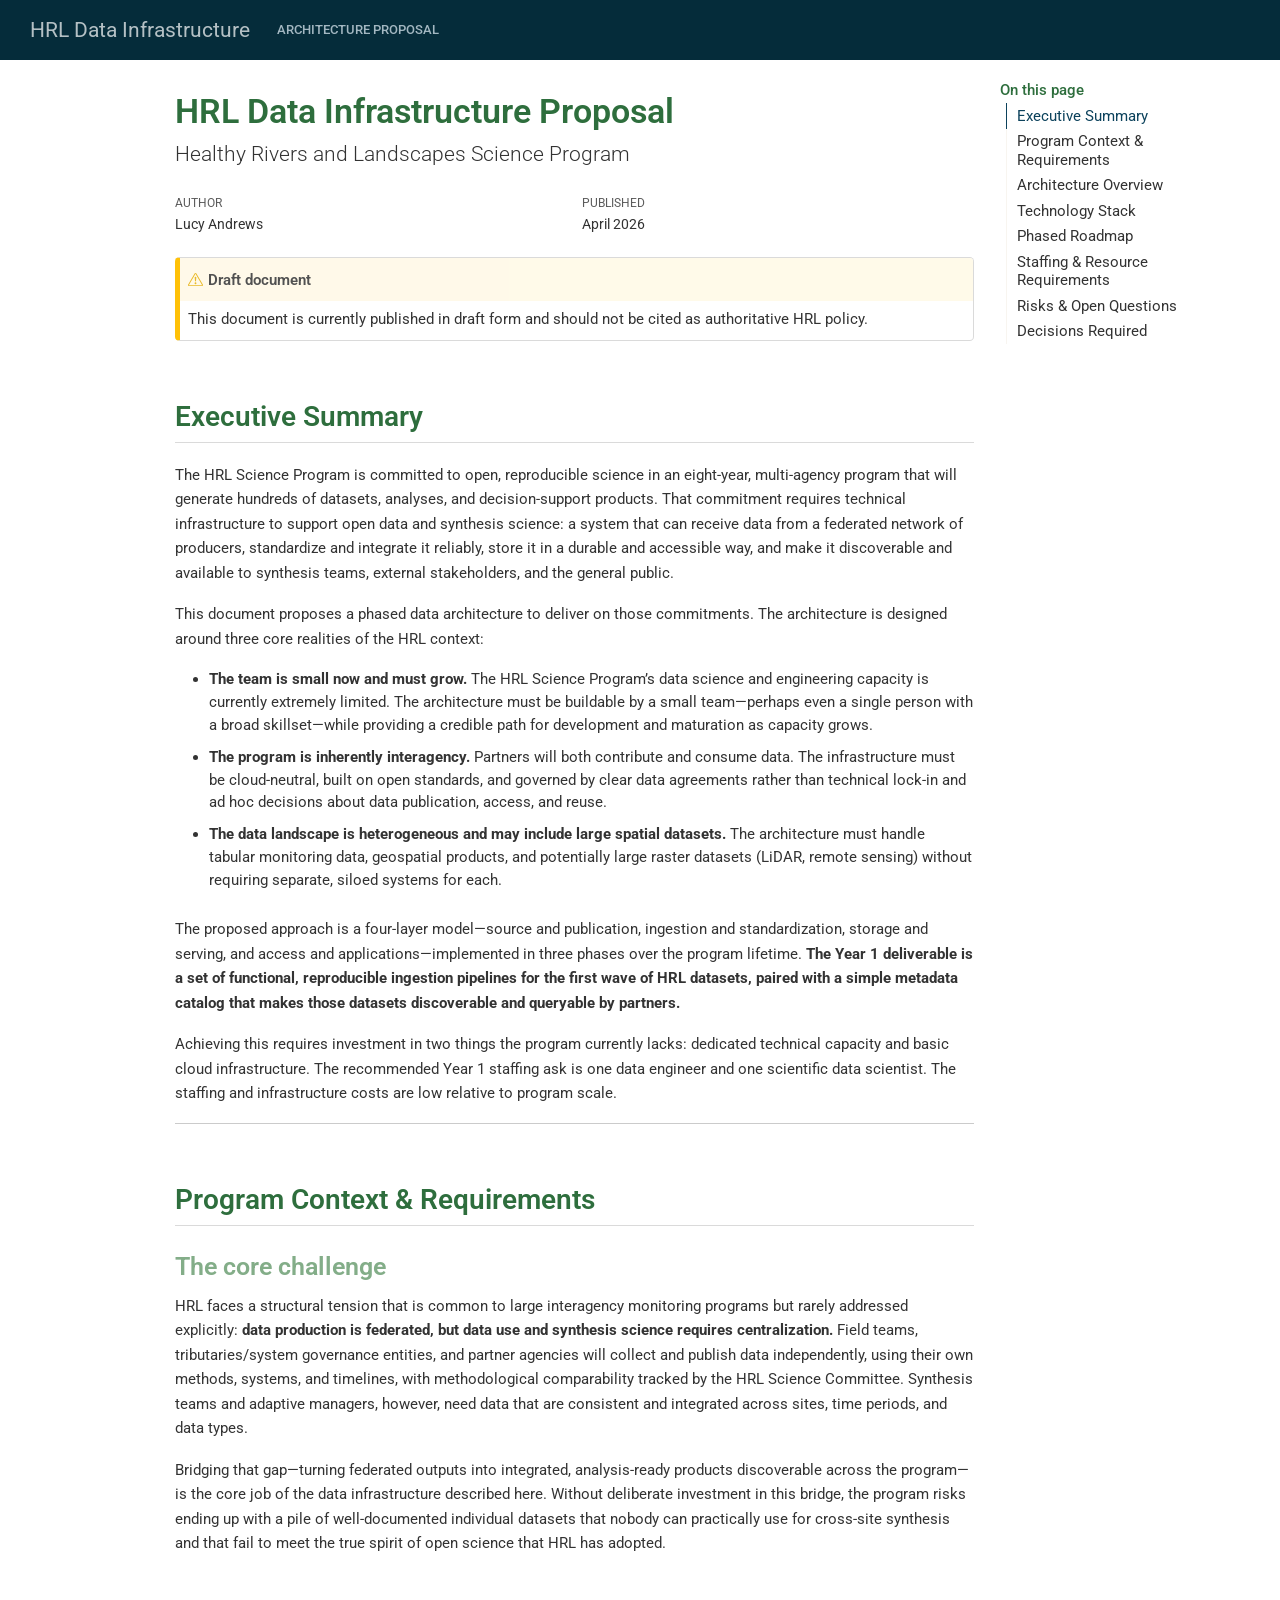
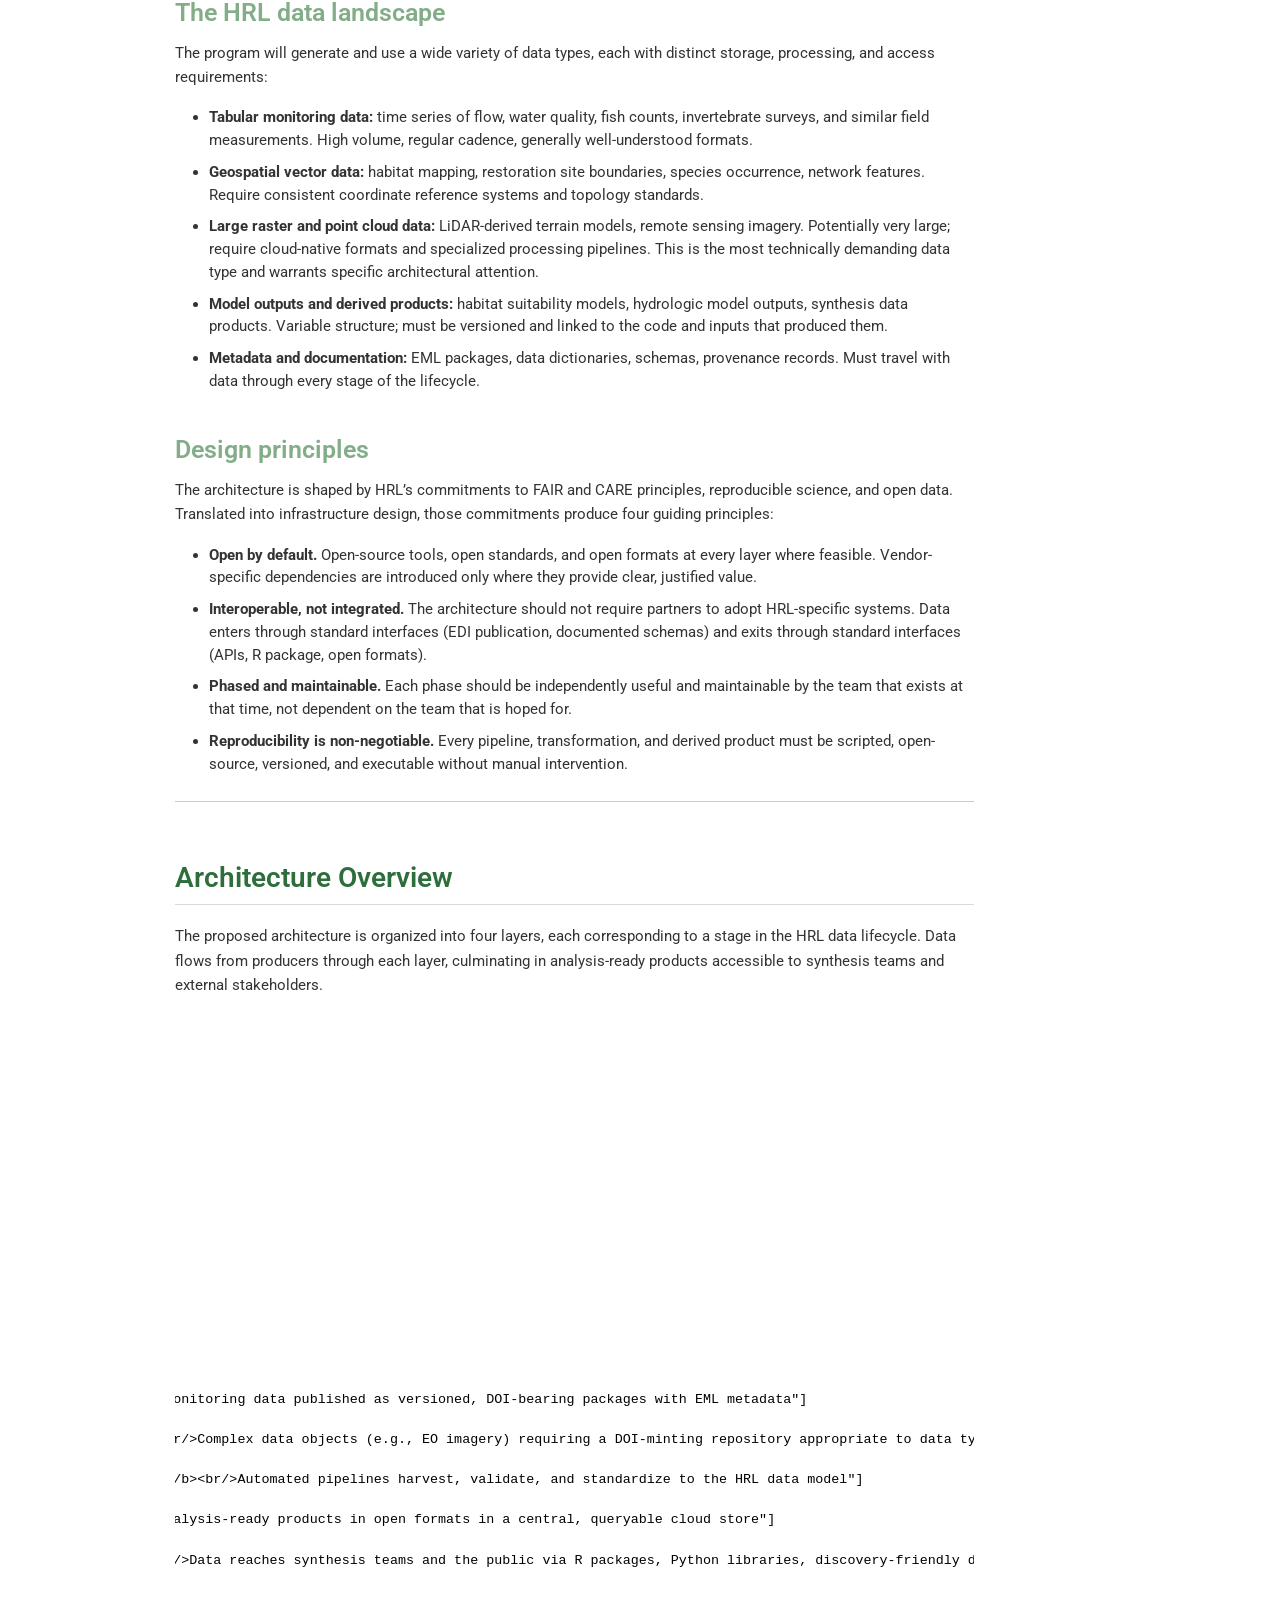
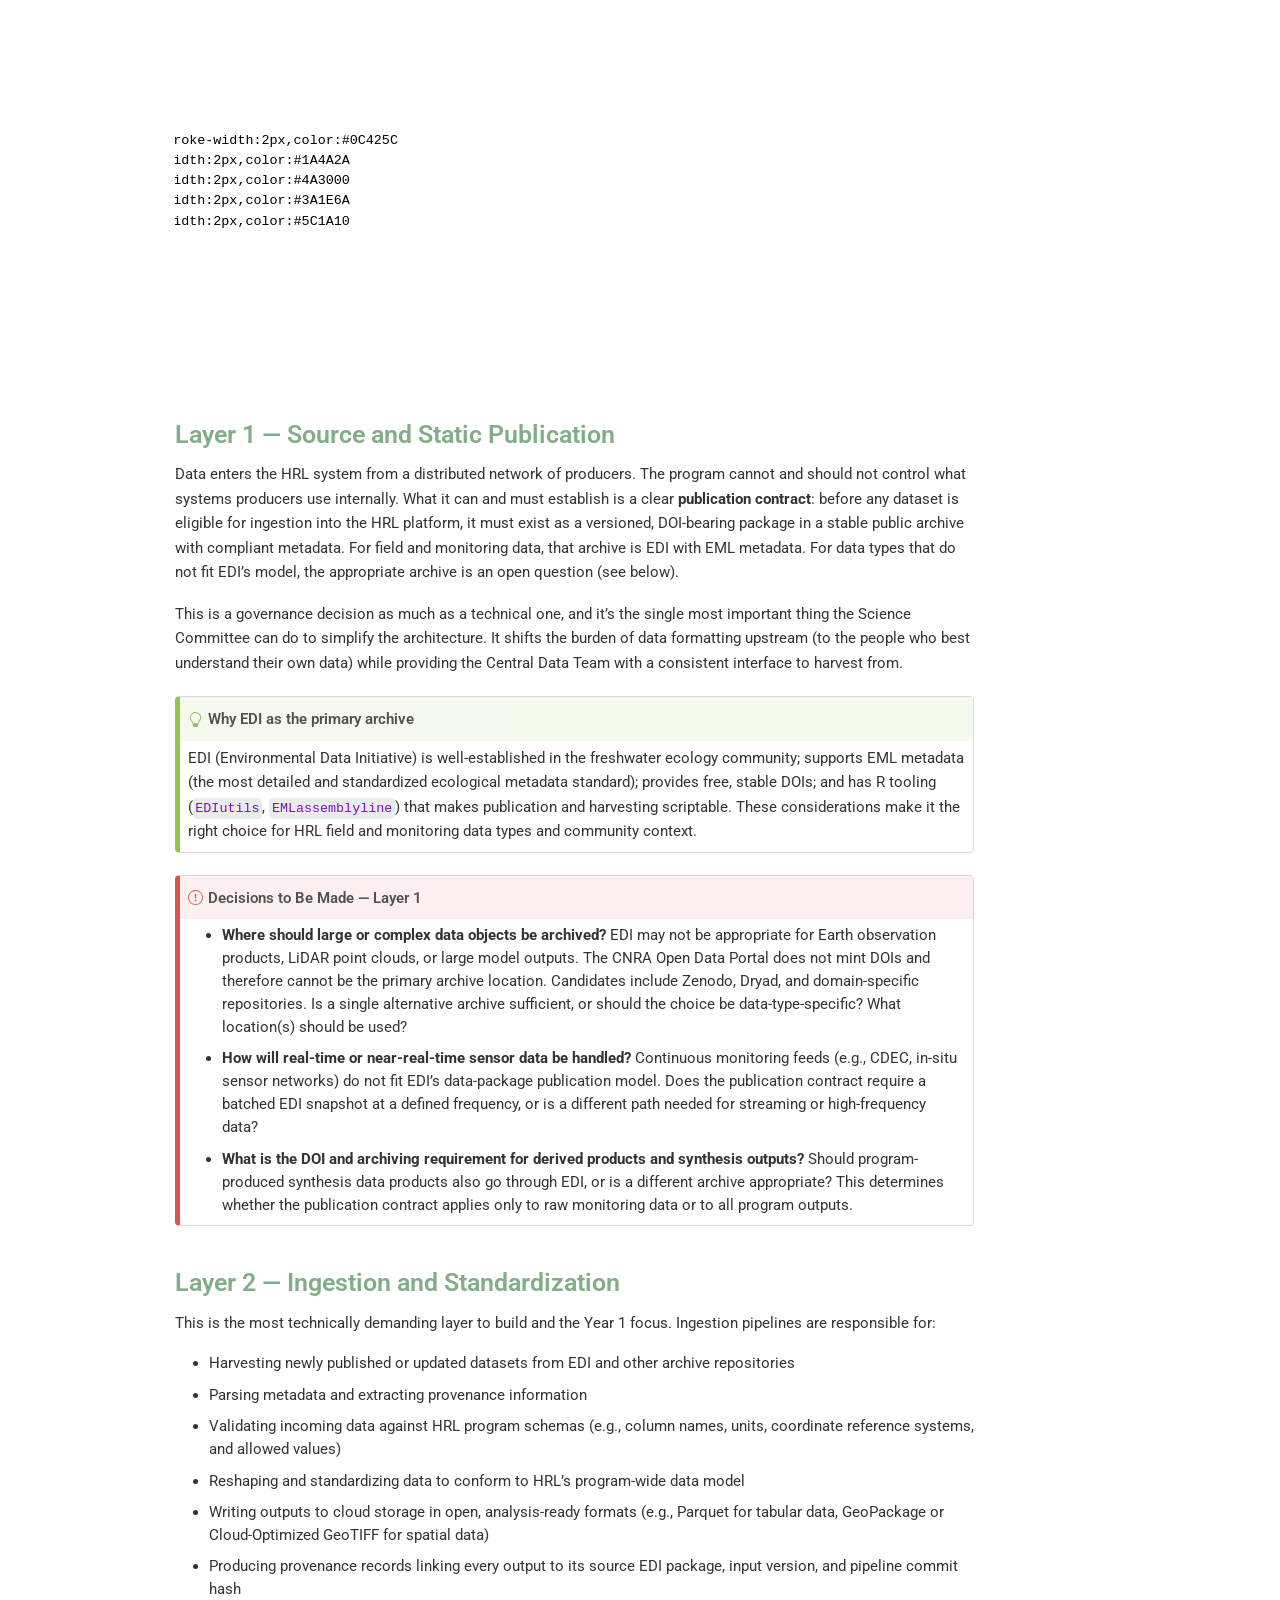
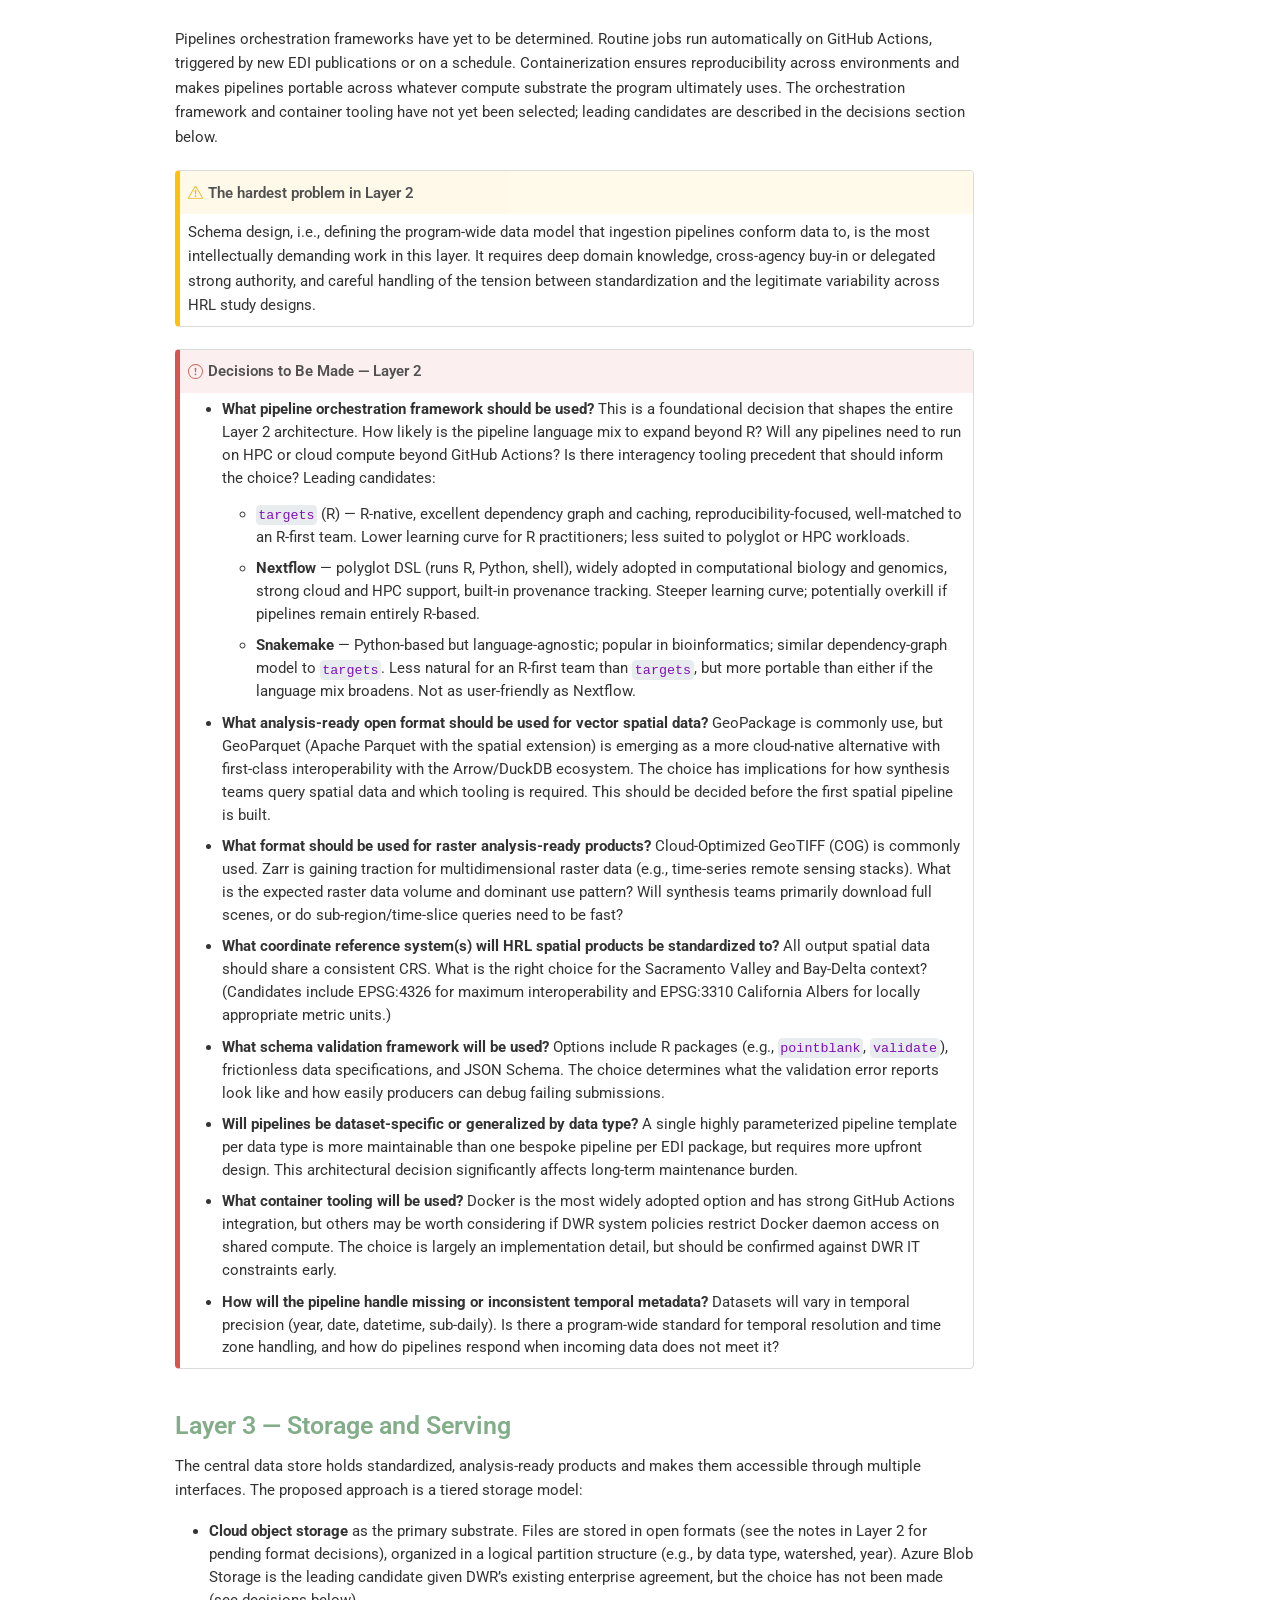
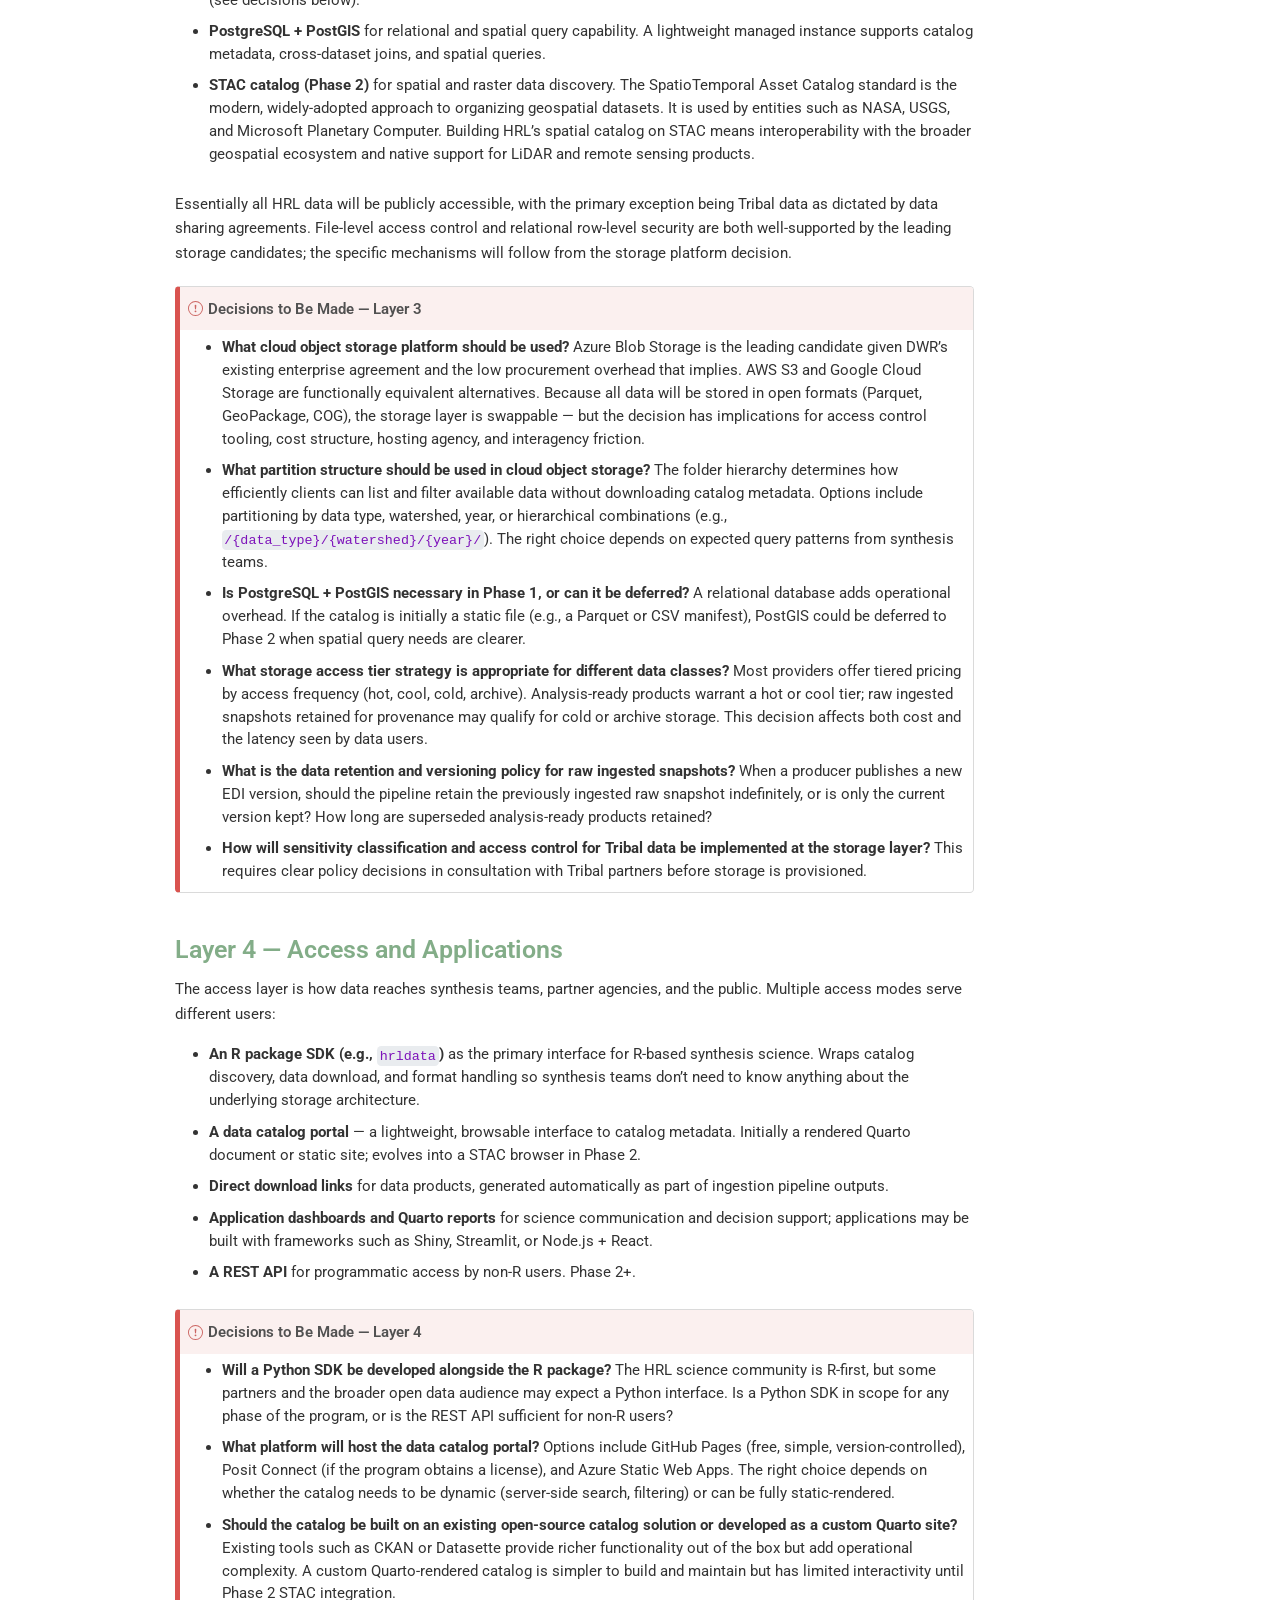
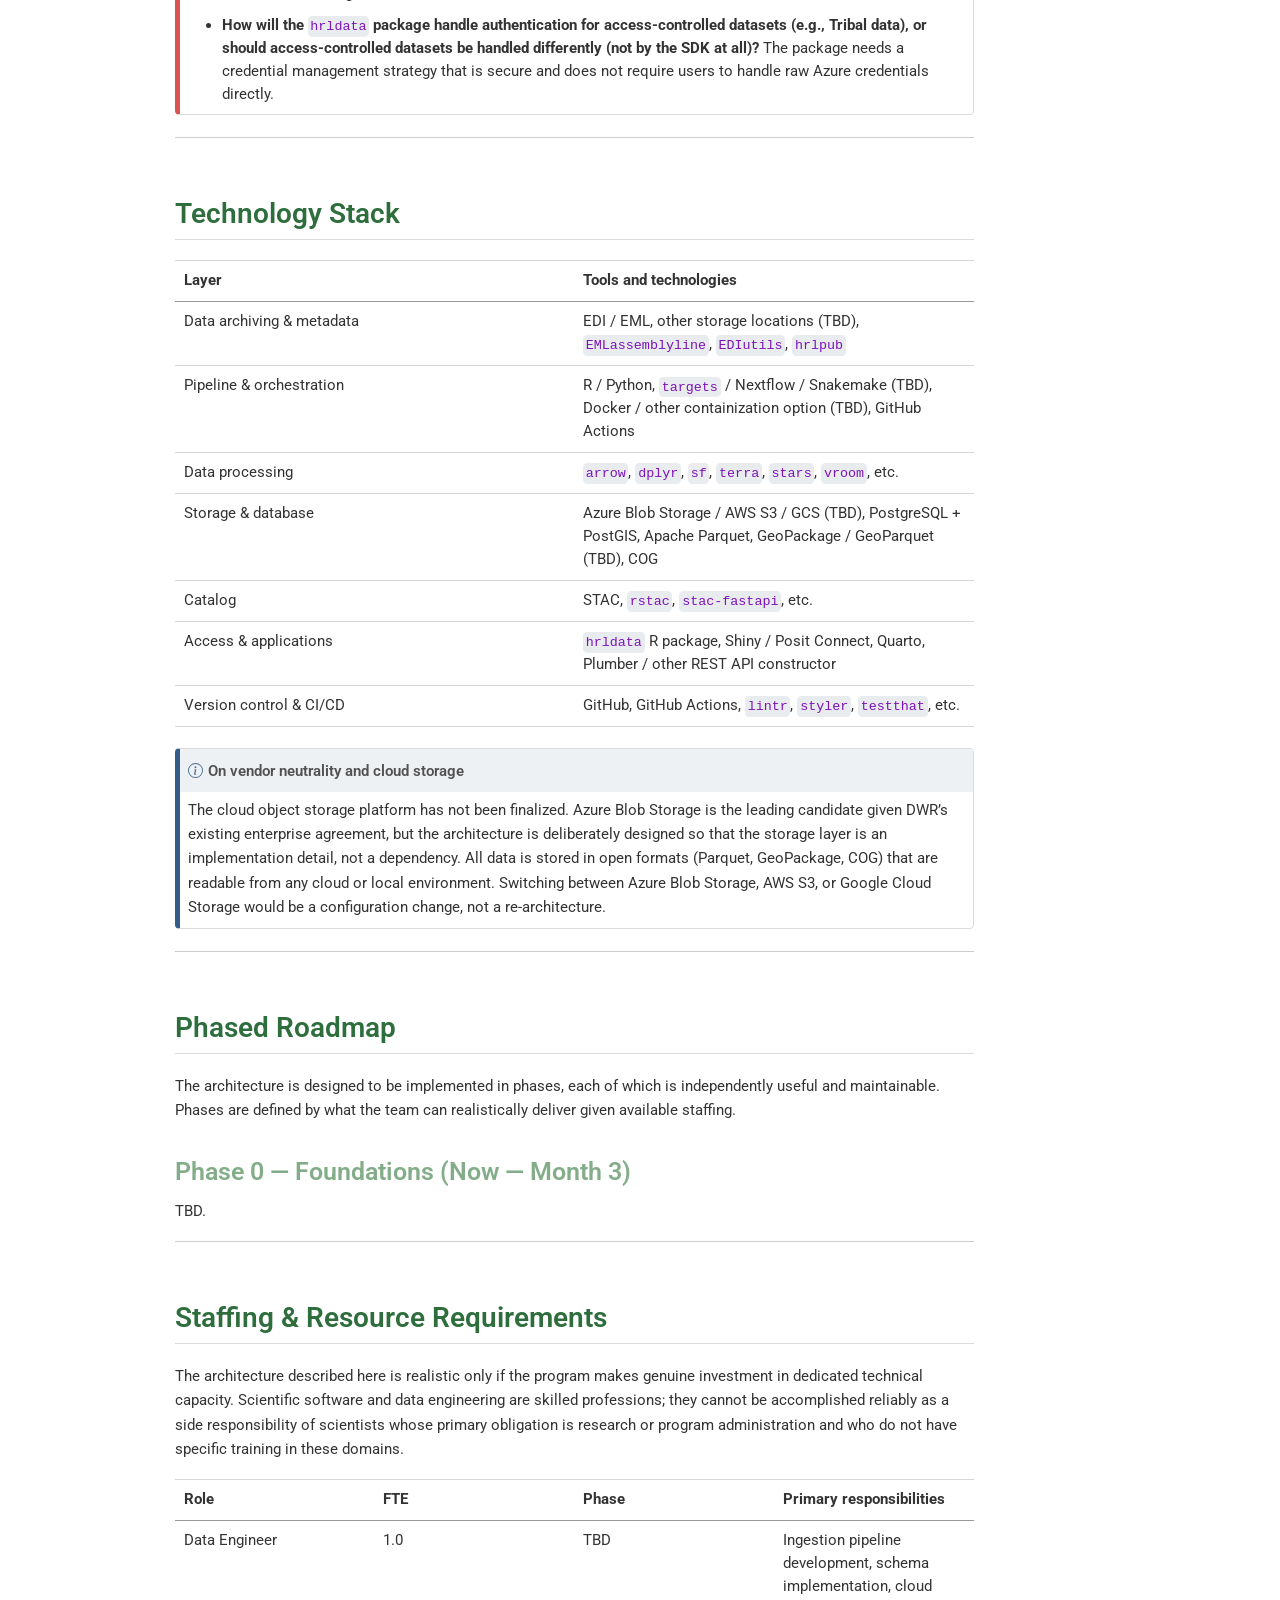
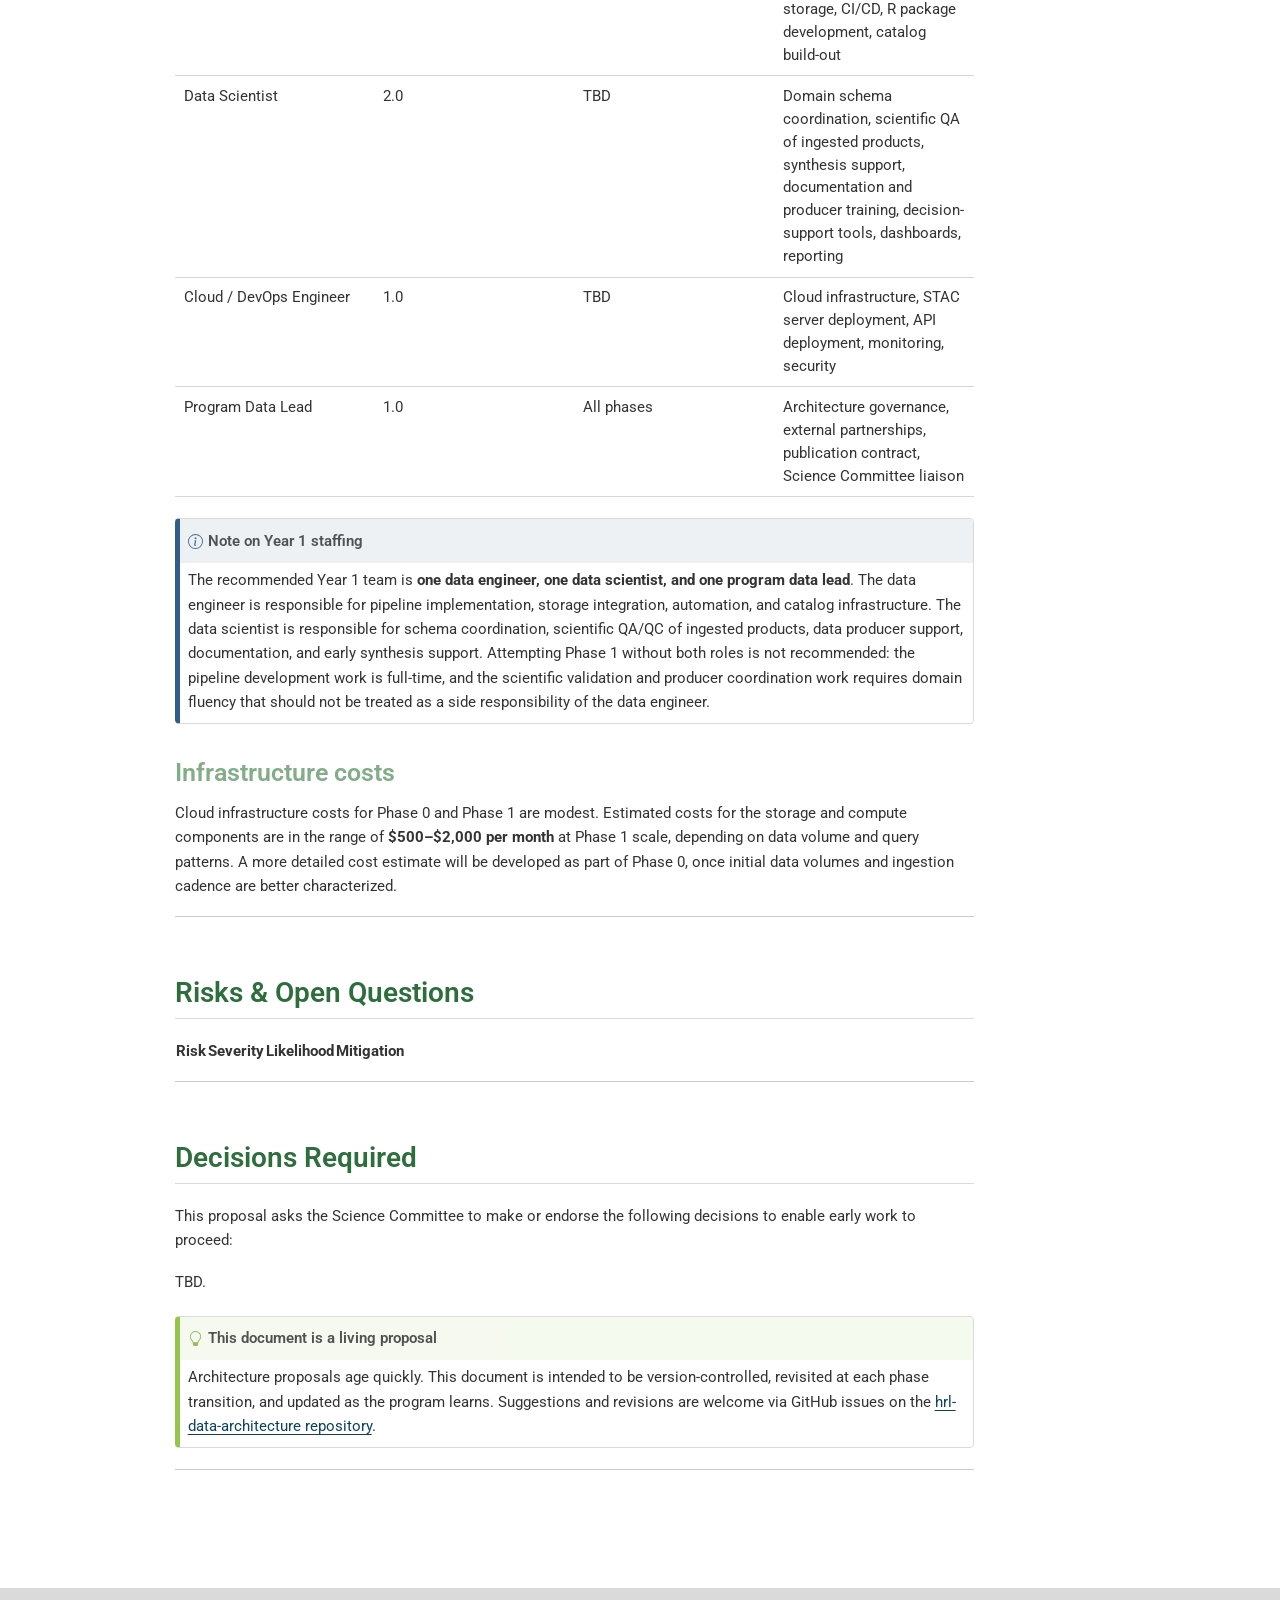
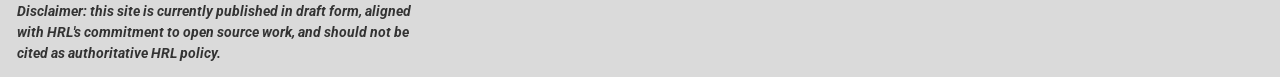
==== commit dd28d6ed: "Update content to drop things that need more work (risk, open questions, decisions required)" ====
--- a/docs/hrl_architecture_proposal.html
+++ b/docs/hrl_architecture_proposal.html
@@ -577,13 +577,7 @@
 </section>
 <section id="risks-open-questions" class="level2">
 <h2 class="anchored" data-anchor-id="risks-open-questions">Risks &amp; Open Questions</h2>
-<table class="caption-top table">
-<colgroup>
-<col style="width: 25%">
-<col style="width: 25%">
-<col style="width: 25%">
-<col style="width: 25%">
-</colgroup>
+<table class="caption-top">
 <thead>
 <tr class="header">
 <th>Risk</th>
@@ -593,59 +587,14 @@
 </tr>
 </thead>
 <tbody>
-<tr class="odd">
-<td><strong>Staffing delays.</strong> Civil service hiring timelines may delay the data engineer or scientific data scientist hires beyond Phase 0.</td>
-<td>High</td>
-<td>High</td>
-<td>Begin hiring immediately. Consider contractors for early pipeline and data stewardship work. Scope Phase 1 conservatively.</td>
-</tr>
-<tr class="even">
-<td><strong>Schema design stalls.</strong> Cross-agency agreement on data standards is politically complex.</td>
-<td>High</td>
-<td>Medium</td>
-<td>Start in Phase 0 before pipelines are built. Use lightweight RFC process. Begin with least-contested data types.</td>
-</tr>
-<tr class="odd">
-<td><strong>Data producer compliance.</strong> Some producers may not meet EDI requirements on time or at required quality.</td>
-<td>Medium</td>
-<td>Medium</td>
-<td>Make the publication contract a Science Committee-endorsed governance requirement. Provide templates and onboarding support.</td>
-</tr>
-<tr class="even">
-<td><strong>LiDAR / EO processing burden.</strong> Large raster data may exceed Phase 1 team capacity.</td>
-<td>Medium</td>
-<td>Medium</td>
-<td>Explicitly defer raw raster processing to Phase 2. Assess existing platforms (NASA, USGS, Microsoft Planetary Computer) before acquiring raw data.</td>
-</tr>
-<tr class="odd">
-<td><strong>Interagency cloud access.</strong> Partners may face friction accessing cloud-hosted resources depending on which platform is chosen.</td>
-<td>Medium</td>
-<td>Low</td>
-<td>Store all public data in open formats accessible via HTTPS without authentication. The storage platform should be invisible to end users.</td>
-</tr>
-<tr class="even">
-<td><strong>Key person dependency.</strong> Small team means loss of one person significantly disrupts delivery.</td>
-<td>High</td>
-<td>Low</td>
-<td>Enforce documentation and code review standards from day one. No pipeline should be understandable only to its author.</td>
-</tr>
 </tbody>
 </table>
 <hr>
 </section>
 <section id="decisions-required" class="level2">
 <h2 class="anchored" data-anchor-id="decisions-required">Decisions Required</h2>
-<p>This proposal asks the Science Committee to make or endorse the following decisions to enable Phase 0 to proceed:</p>
-<ol type="1">
-<li><p><strong>Endorse the publication contract as a program governance requirement.</strong> EDI publication with compliant EML metadata should be a documented, Science Committee-endorsed requirement for all HRL data producers.</p></li>
-<li><p><strong>Approve initiation of the Year 1 technical hires.</strong> The Year 1 deliverable is not achievable without one data engineer and one scientific data scientist. Position descriptions should be developed and posted during Phase</p>
-<ol start="0" type="1">
-<li></li>
-</ol></li>
-<li><p><strong>Authorize cloud storage provisioning and select a platform.</strong> A cloud object storage platform must be selected and provisioned before Phase 1 pipeline development can begin. Azure Blob Storage is the leading candidate given DWR’s existing enterprise agreement; this should be confirmed and documented as an Architecture Decision Record.</p></li>
-<li><p><strong>Designate a schema working group.</strong> Cross-agency schema design requires convening the right people. The Science Committee should designate a small working group (3–5 people) to lead schema design in Phase 0.</p></li>
-<li><p><strong>Confirm CARE data handling scope.</strong> The specific data types, sensitivity classifications, and partner agreements that define what requires access control need to be confirmed in consultation with Tribal partners.</p></li>
-</ol>
+<p>This proposal asks the Science Committee to make or endorse the following decisions to enable early work to proceed:</p>
+<p>TBD.</p>
 <div class="callout callout-style-default callout-tip callout-titled">
 <div class="callout-header d-flex align-content-center">
 <div class="callout-icon-container">
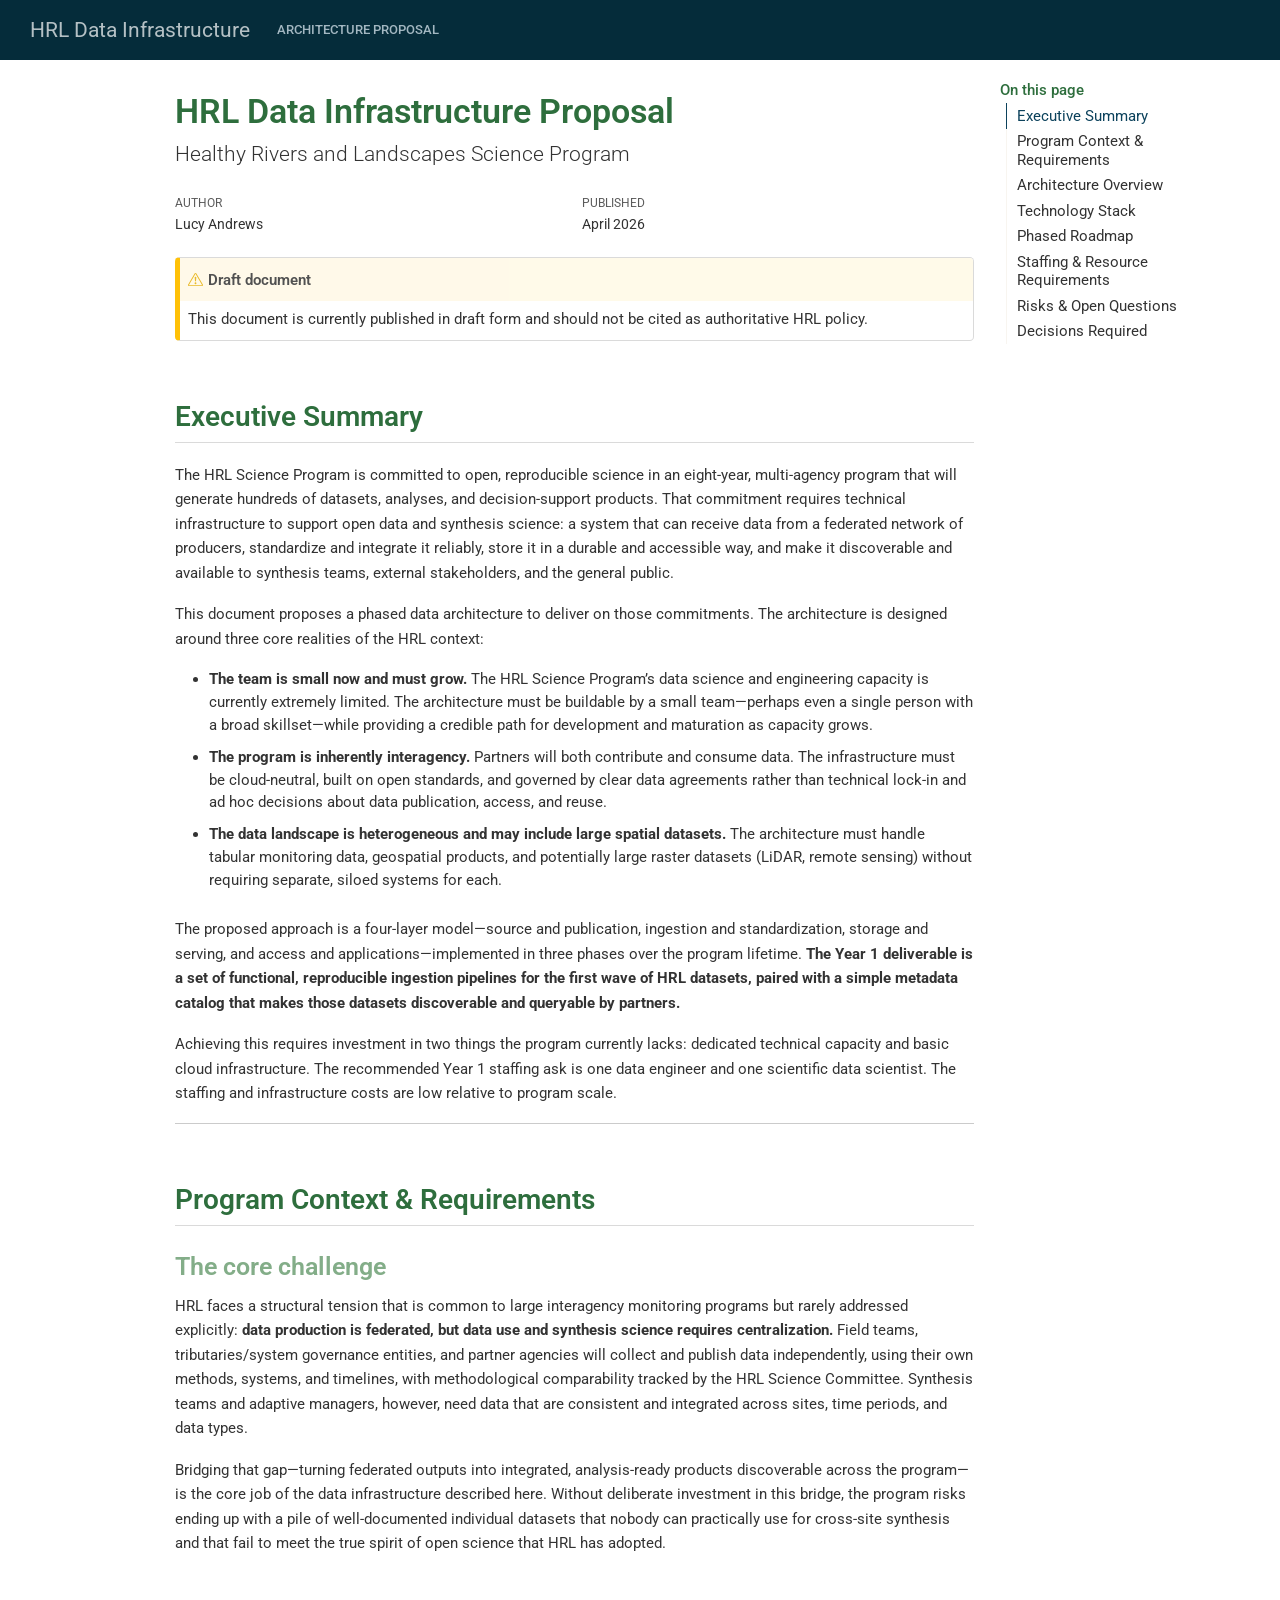
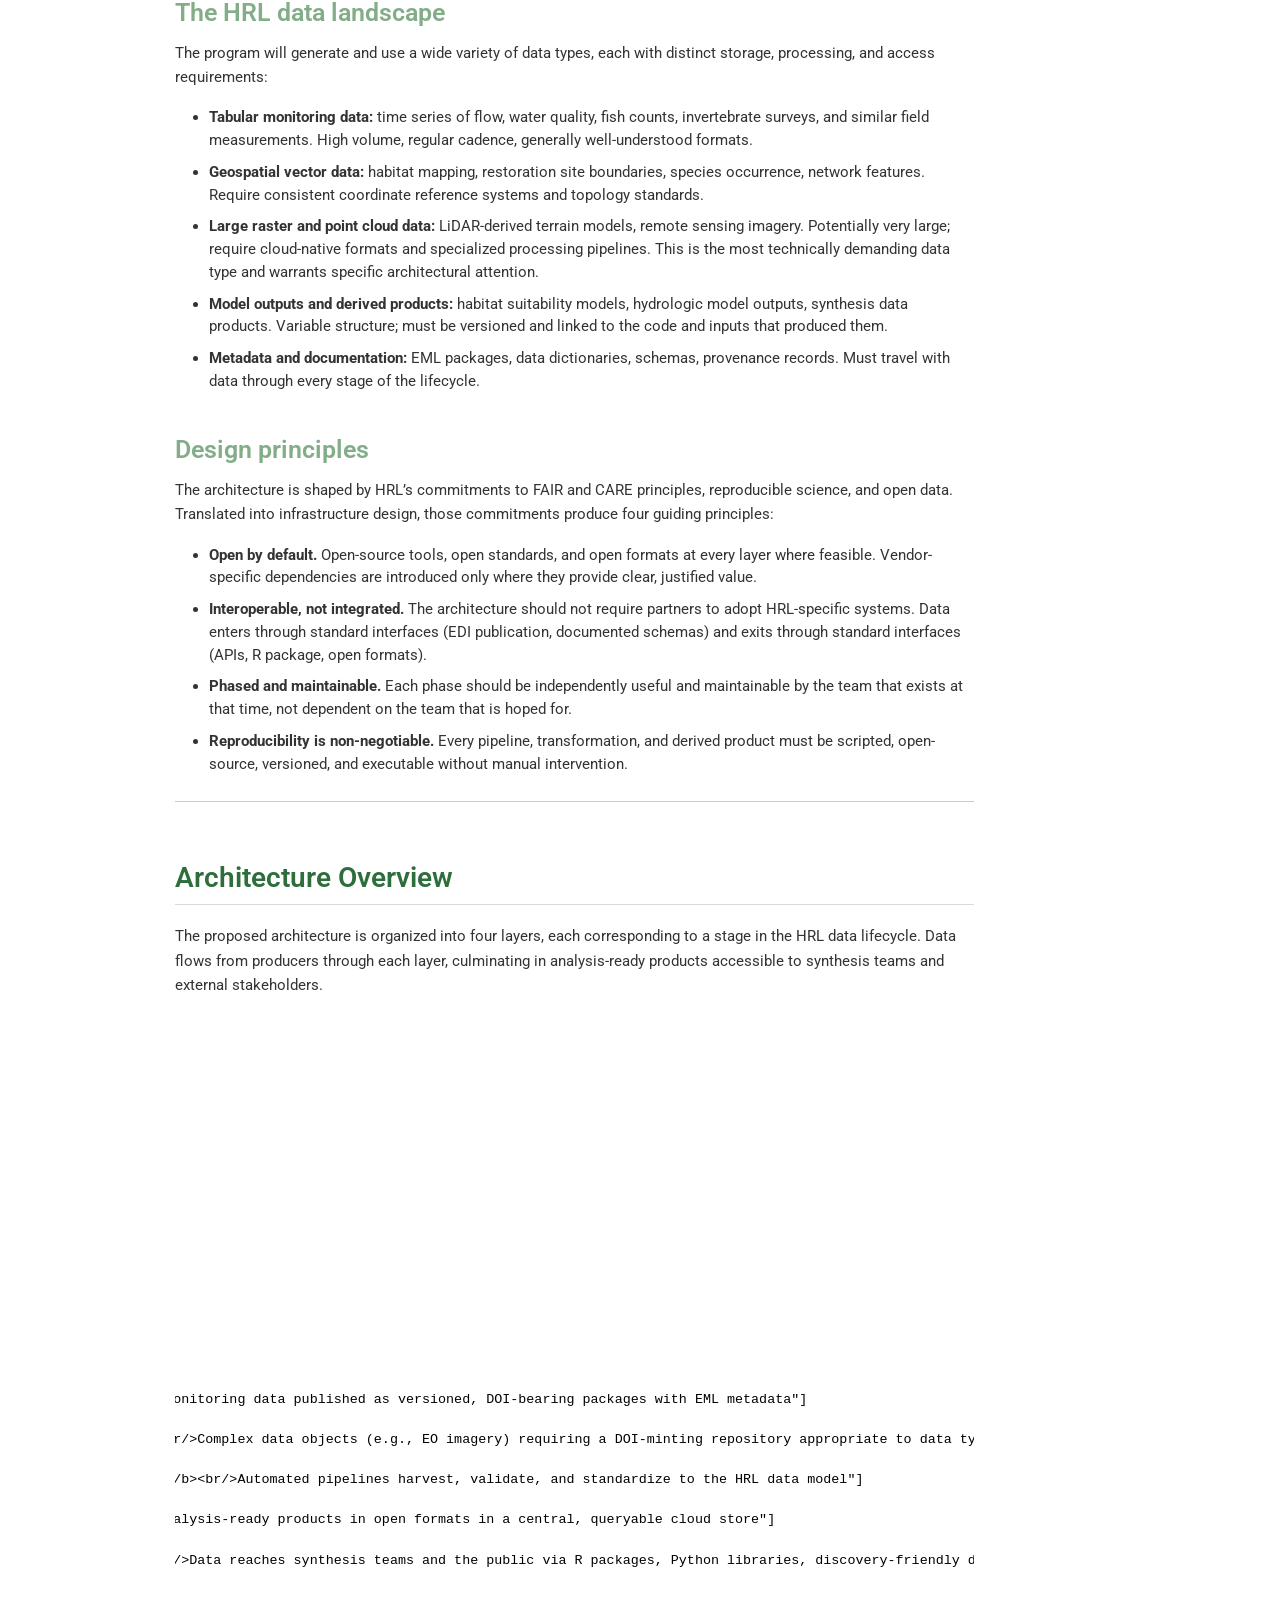
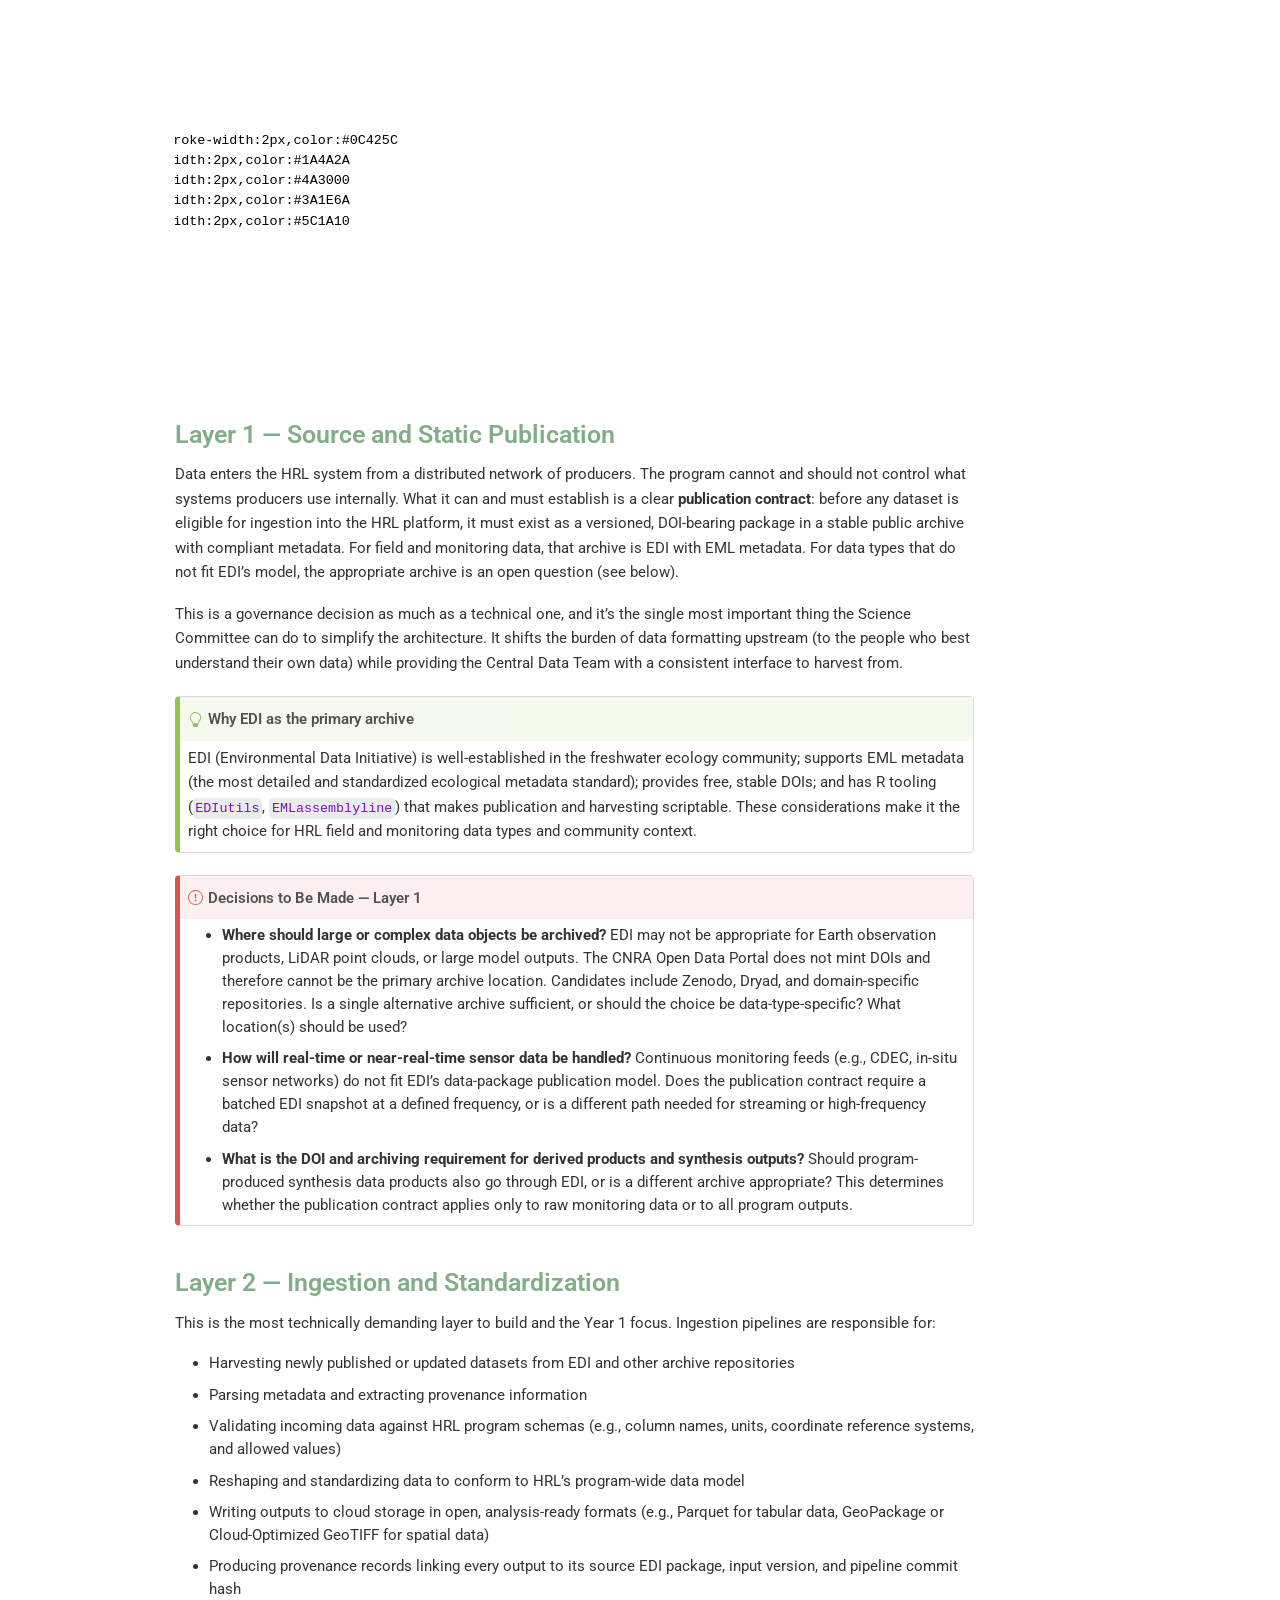
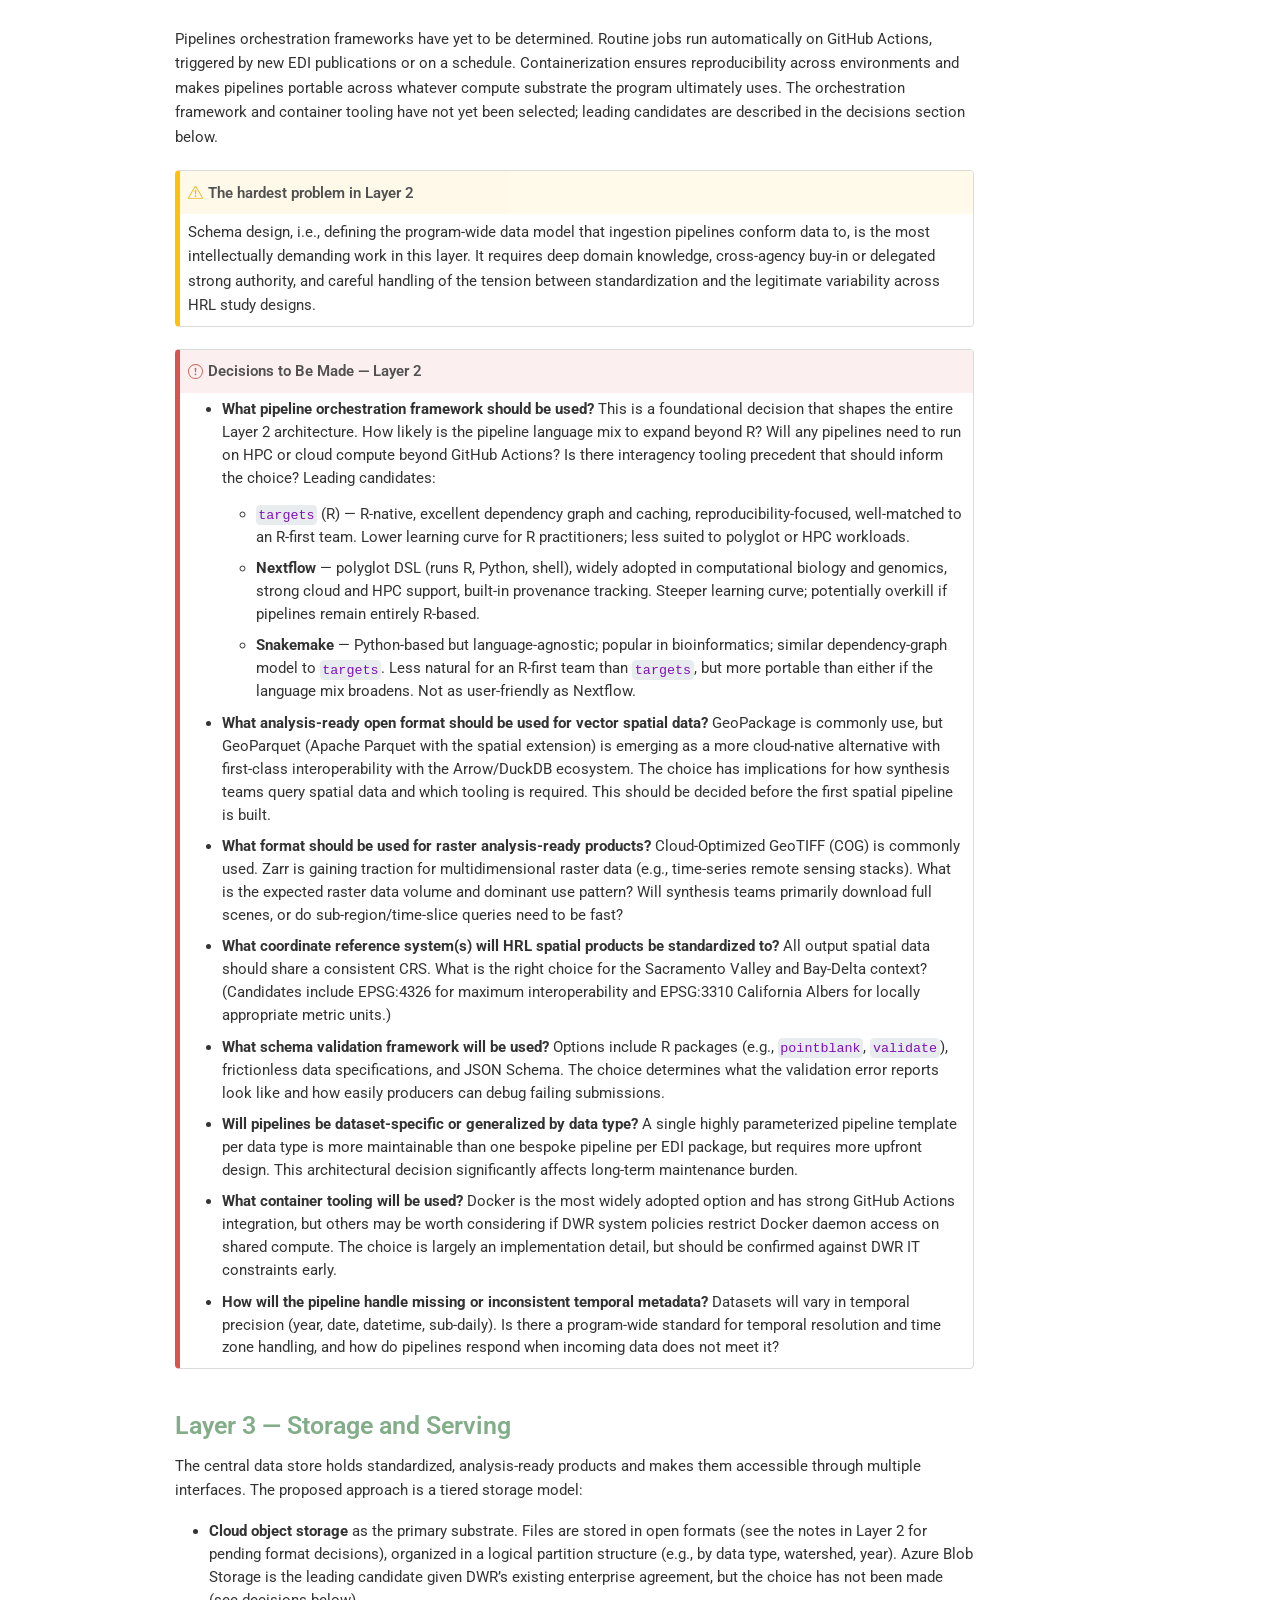
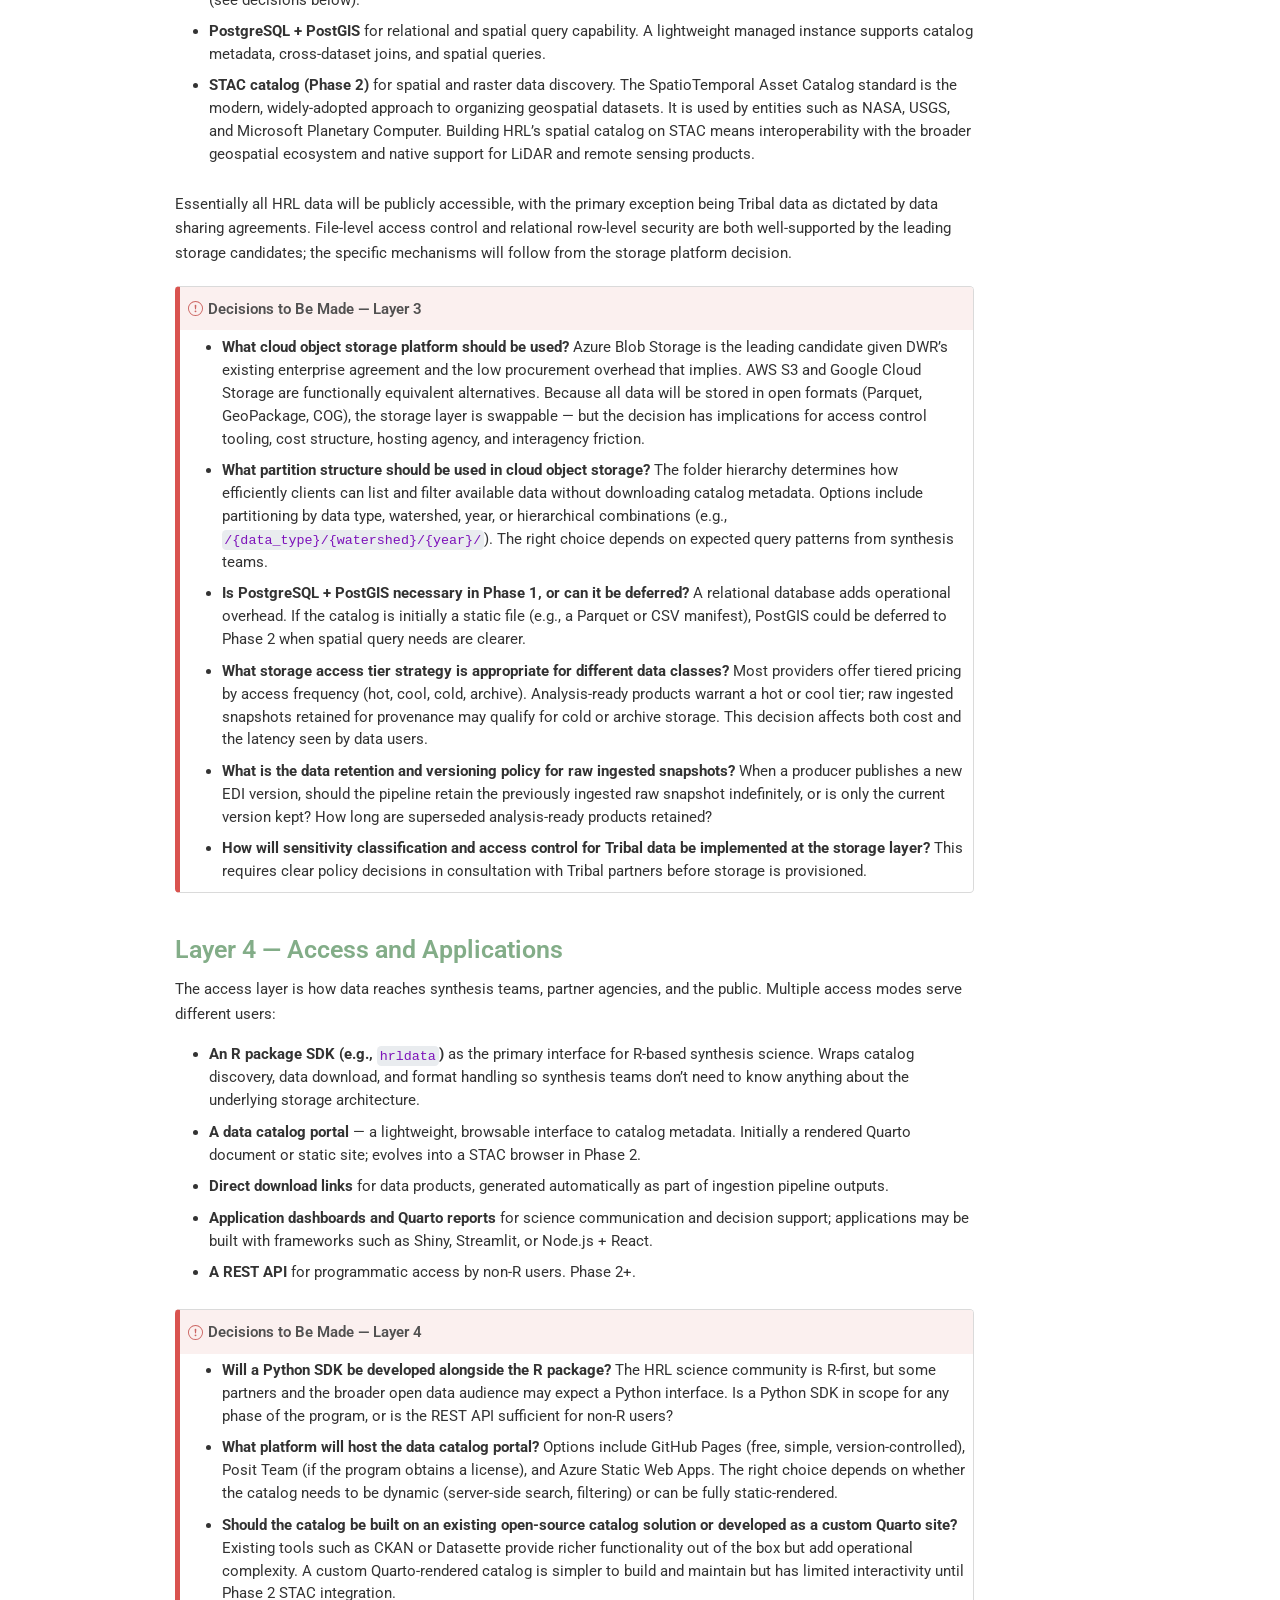
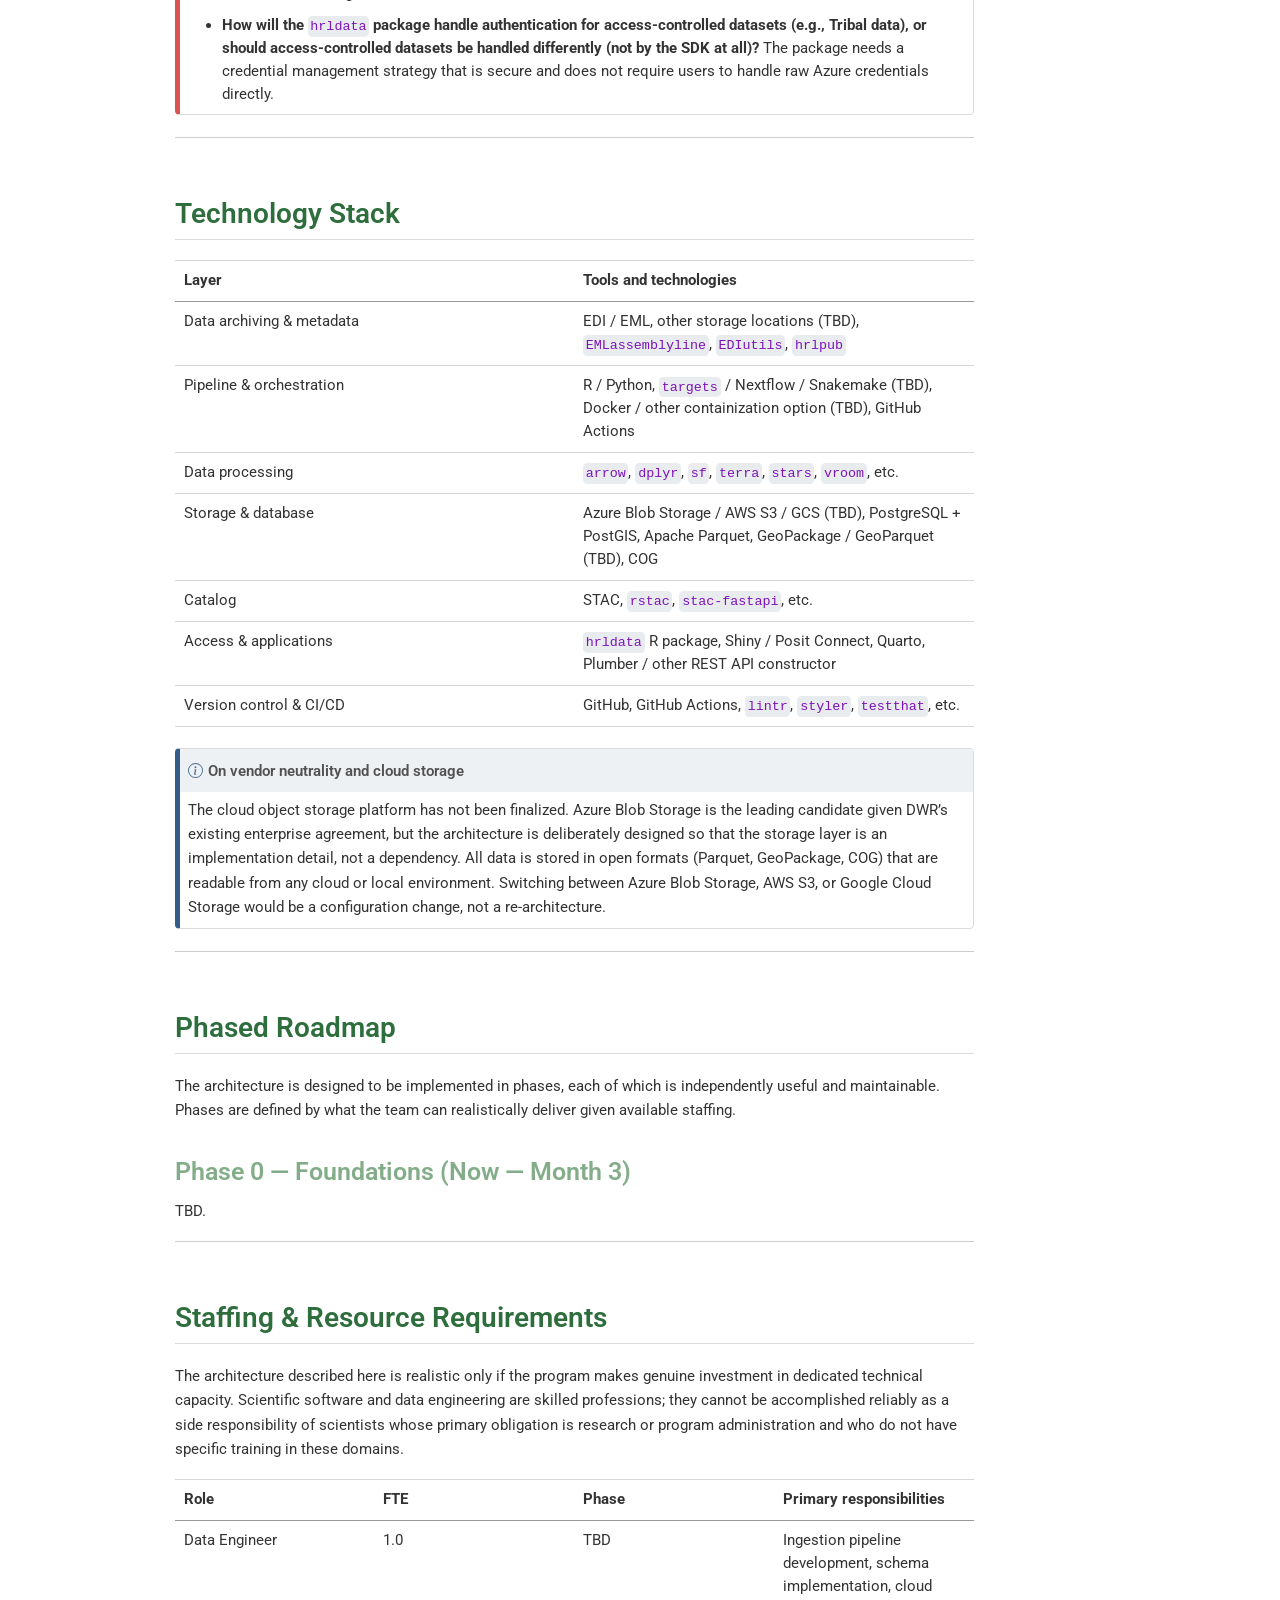
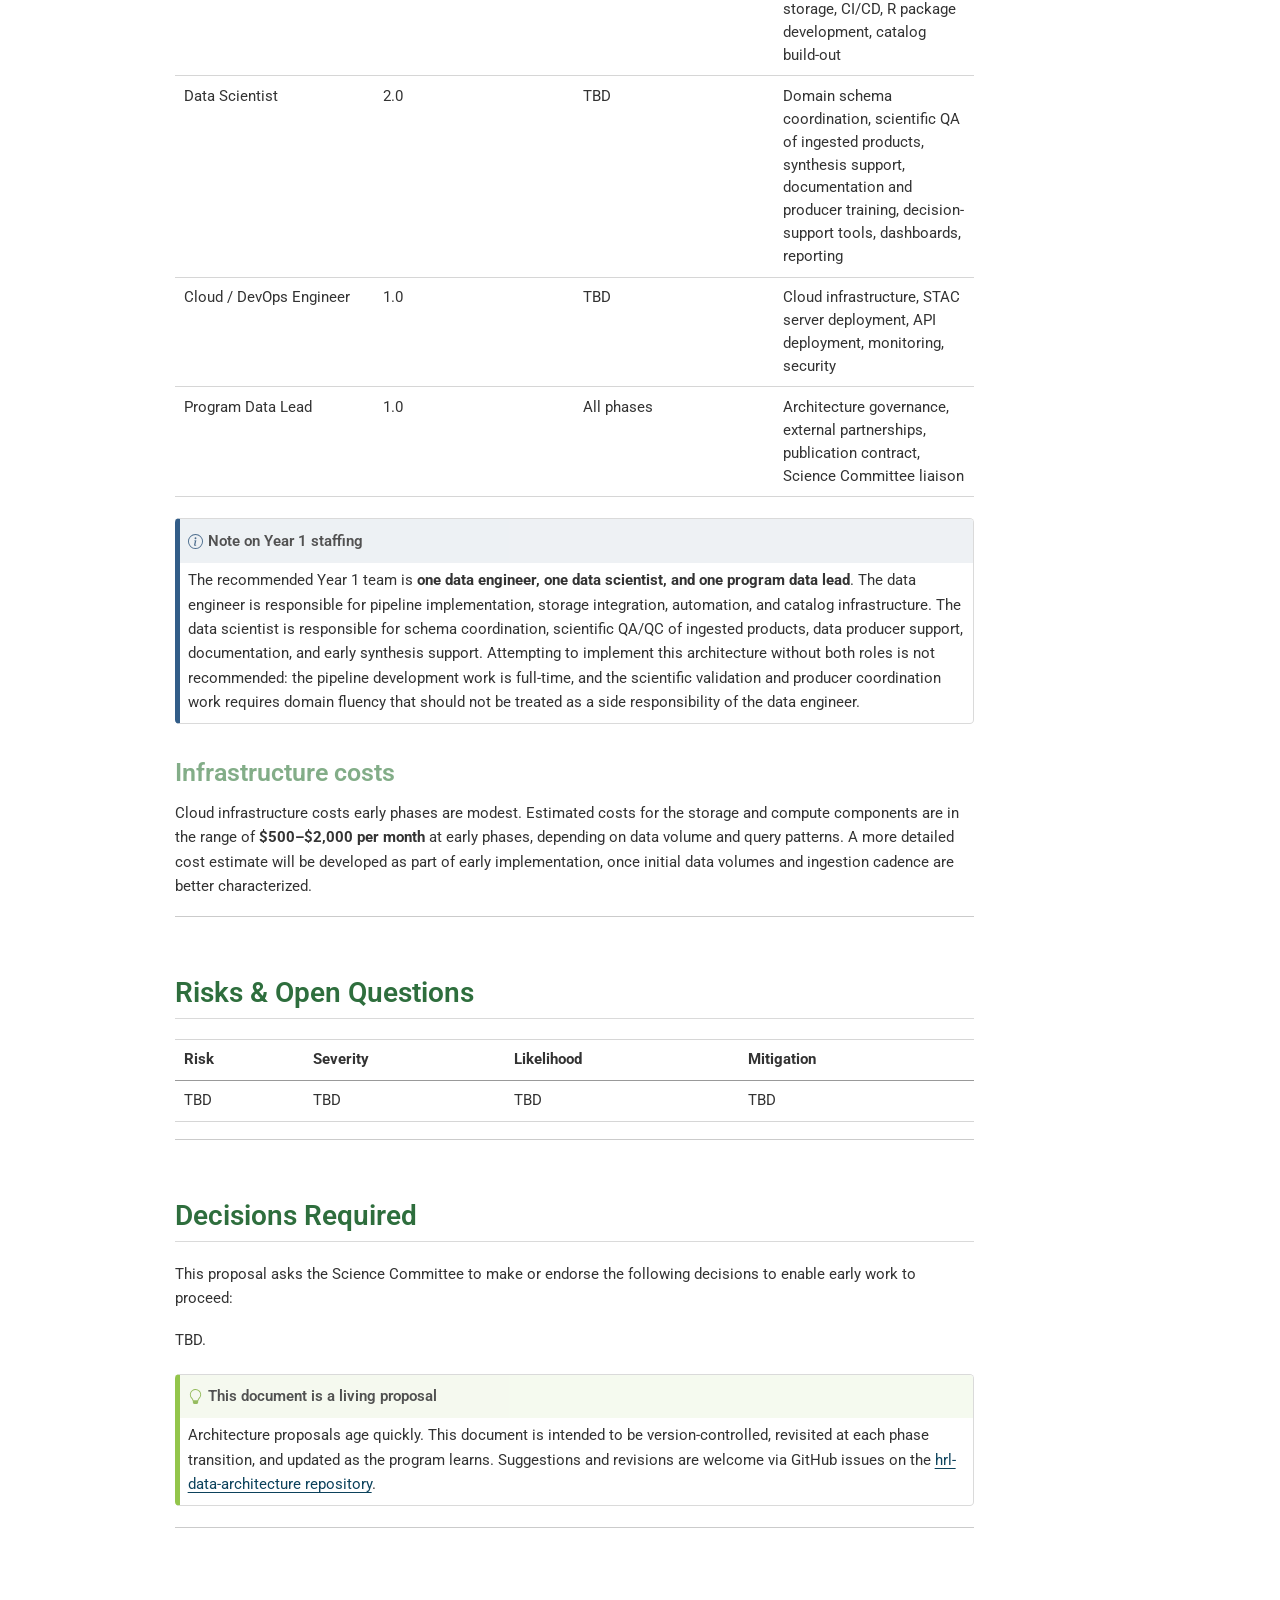
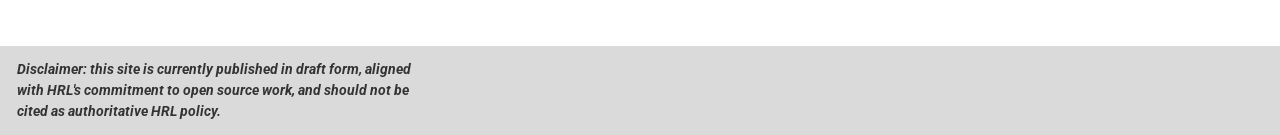
==== commit 1d098ae7: "Update to drop decision of specific phases, as phasing is TBD" ====
--- a/docs/hrl_architecture_proposal.html
+++ b/docs/hrl_architecture_proposal.html
@@ -434,7 +434,7 @@
 <div class="callout-body-container callout-body">
 <ul>
 <li><strong>Will a Python SDK be developed alongside the R package?</strong> The HRL science community is R-first, but some partners and the broader open data audience may expect a Python interface. Is a Python SDK in scope for any phase of the program, or is the REST API sufficient for non-R users?</li>
-<li><strong>What platform will host the data catalog portal?</strong> Options include GitHub Pages (free, simple, version-controlled), Posit Connect (if the program obtains a license), and Azure Static Web Apps. The right choice depends on whether the catalog needs to be dynamic (server-side search, filtering) or can be fully static-rendered.</li>
+<li><strong>What platform will host the data catalog portal?</strong> Options include GitHub Pages (free, simple, version-controlled), Posit Team (if the program obtains a license), and Azure Static Web Apps. The right choice depends on whether the catalog needs to be dynamic (server-side search, filtering) or can be fully static-rendered.</li>
 <li><strong>Should the catalog be built on an existing open-source catalog solution or developed as a custom Quarto site?</strong> Existing tools such as CKAN or Datasette provide richer functionality out of the box but add operational complexity. A custom Quarto-rendered catalog is simpler to build and maintain but has limited interactivity until Phase 2 STAC integration.</li>
 <li><strong>How will the <code>hrldata</code> package handle authentication for access-controlled datasets (e.g., Tribal data), or should access-controlled datasets be handled differently (not by the SDK at all)?</strong> The package needs a credential management strategy that is secure and does not require users to handle raw Azure credentials directly.</li>
 </ul>
@@ -566,18 +566,18 @@
 </div>
 </div>
 <div class="callout-body-container callout-body">
-<p>The recommended Year 1 team is <strong>one data engineer, one data scientist, and one program data lead</strong>. The data engineer is responsible for pipeline implementation, storage integration, automation, and catalog infrastructure. The data scientist is responsible for schema coordination, scientific QA/QC of ingested products, data producer support, documentation, and early synthesis support. Attempting Phase 1 without both roles is not recommended: the pipeline development work is full-time, and the scientific validation and producer coordination work requires domain fluency that should not be treated as a side responsibility of the data engineer.</p>
+<p>The recommended Year 1 team is <strong>one data engineer, one data scientist, and one program data lead</strong>. The data engineer is responsible for pipeline implementation, storage integration, automation, and catalog infrastructure. The data scientist is responsible for schema coordination, scientific QA/QC of ingested products, data producer support, documentation, and early synthesis support. Attempting to implement this architecture without both roles is not recommended: the pipeline development work is full-time, and the scientific validation and producer coordination work requires domain fluency that should not be treated as a side responsibility of the data engineer.</p>
 </div>
 </div>
 <section id="infrastructure-costs" class="level3">
 <h3 class="anchored" data-anchor-id="infrastructure-costs">Infrastructure costs</h3>
-<p>Cloud infrastructure costs for Phase 0 and Phase 1 are modest. Estimated costs for the storage and compute components are in the range of <strong>$500–$2,000 per month</strong> at Phase 1 scale, depending on data volume and query patterns. A more detailed cost estimate will be developed as part of Phase 0, once initial data volumes and ingestion cadence are better characterized.</p>
+<p>Cloud infrastructure costs early phases are modest. Estimated costs for the storage and compute components are in the range of <strong>$500–$2,000 per month</strong> at early phases, depending on data volume and query patterns. A more detailed cost estimate will be developed as part of early implementation, once initial data volumes and ingestion cadence are better characterized.</p>
 <hr>
 </section>
 </section>
 <section id="risks-open-questions" class="level2">
 <h2 class="anchored" data-anchor-id="risks-open-questions">Risks &amp; Open Questions</h2>
-<table class="caption-top">
+<table class="caption-top table">
 <thead>
 <tr class="header">
 <th>Risk</th>
@@ -587,6 +587,12 @@
 </tr>
 </thead>
 <tbody>
+<tr class="odd">
+<td>TBD</td>
+<td>TBD</td>
+<td>TBD</td>
+<td>TBD</td>
+</tr>
 </tbody>
 </table>
 <hr>
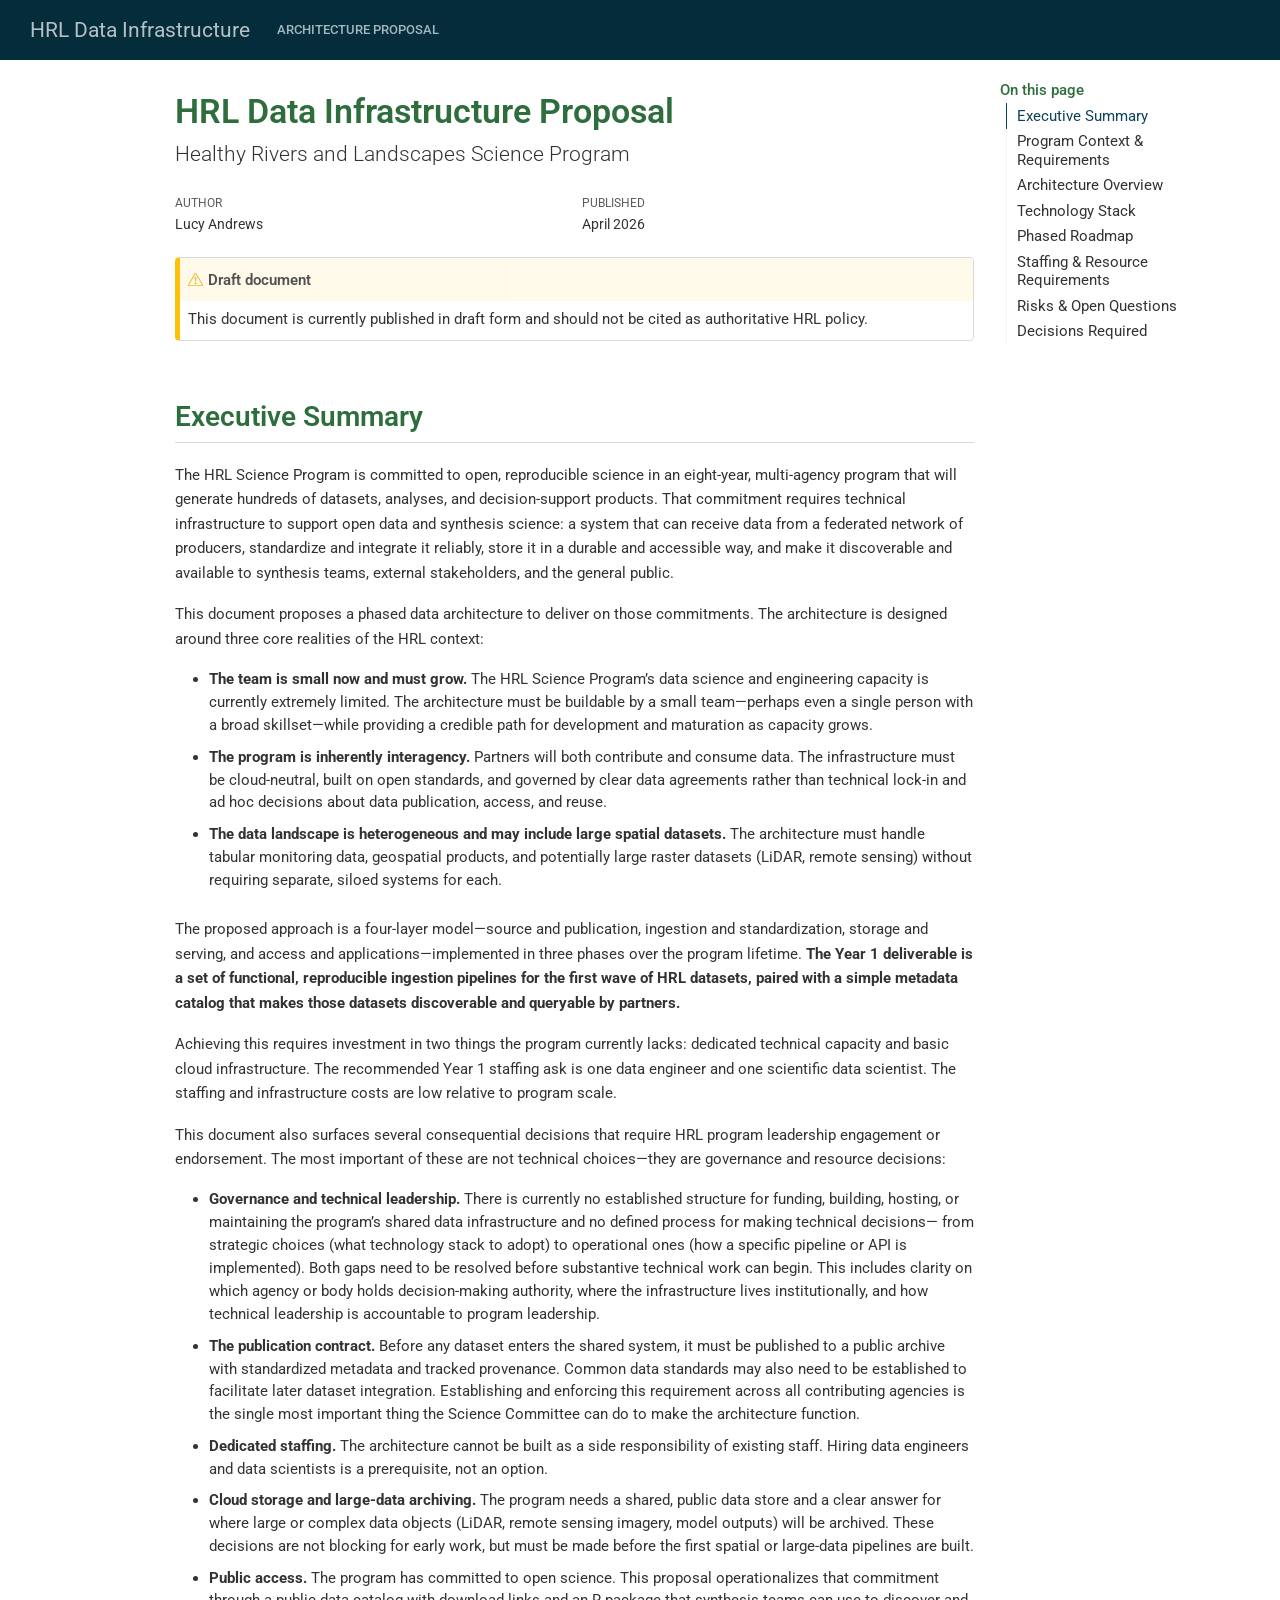
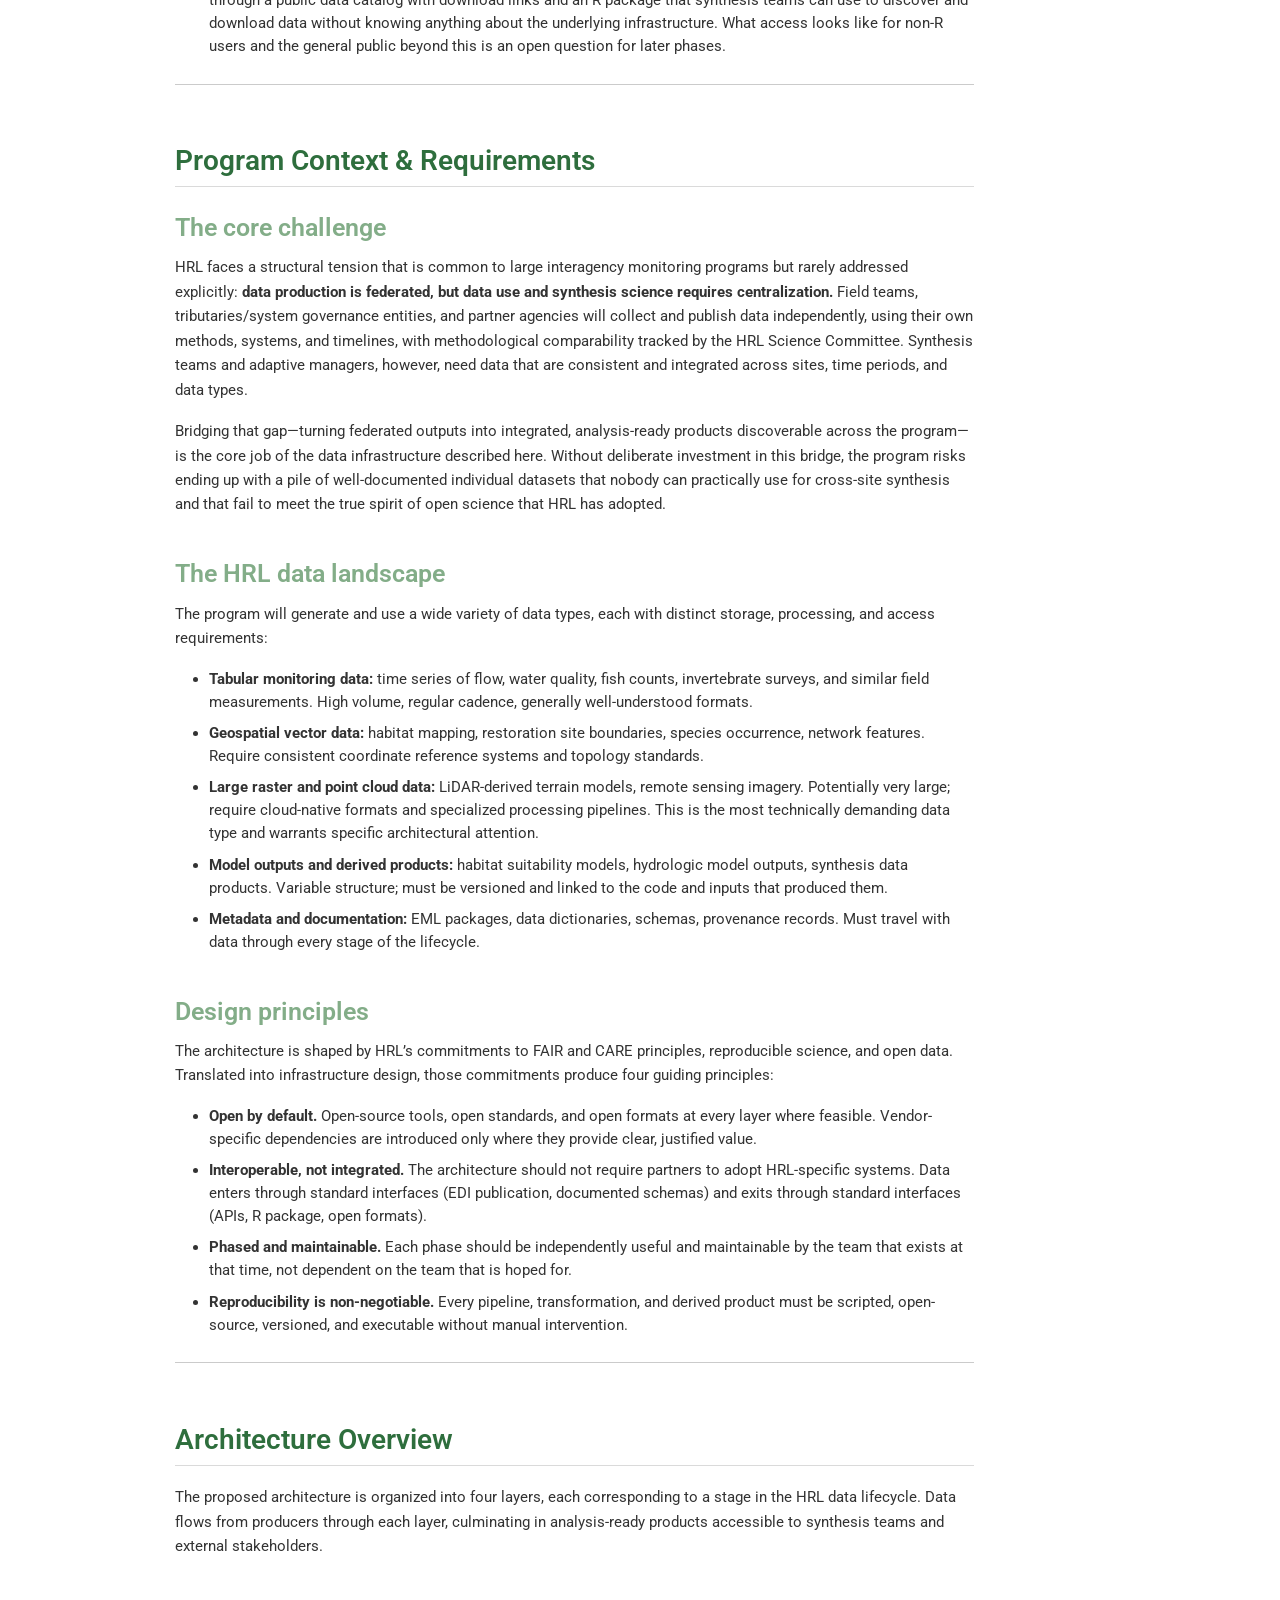
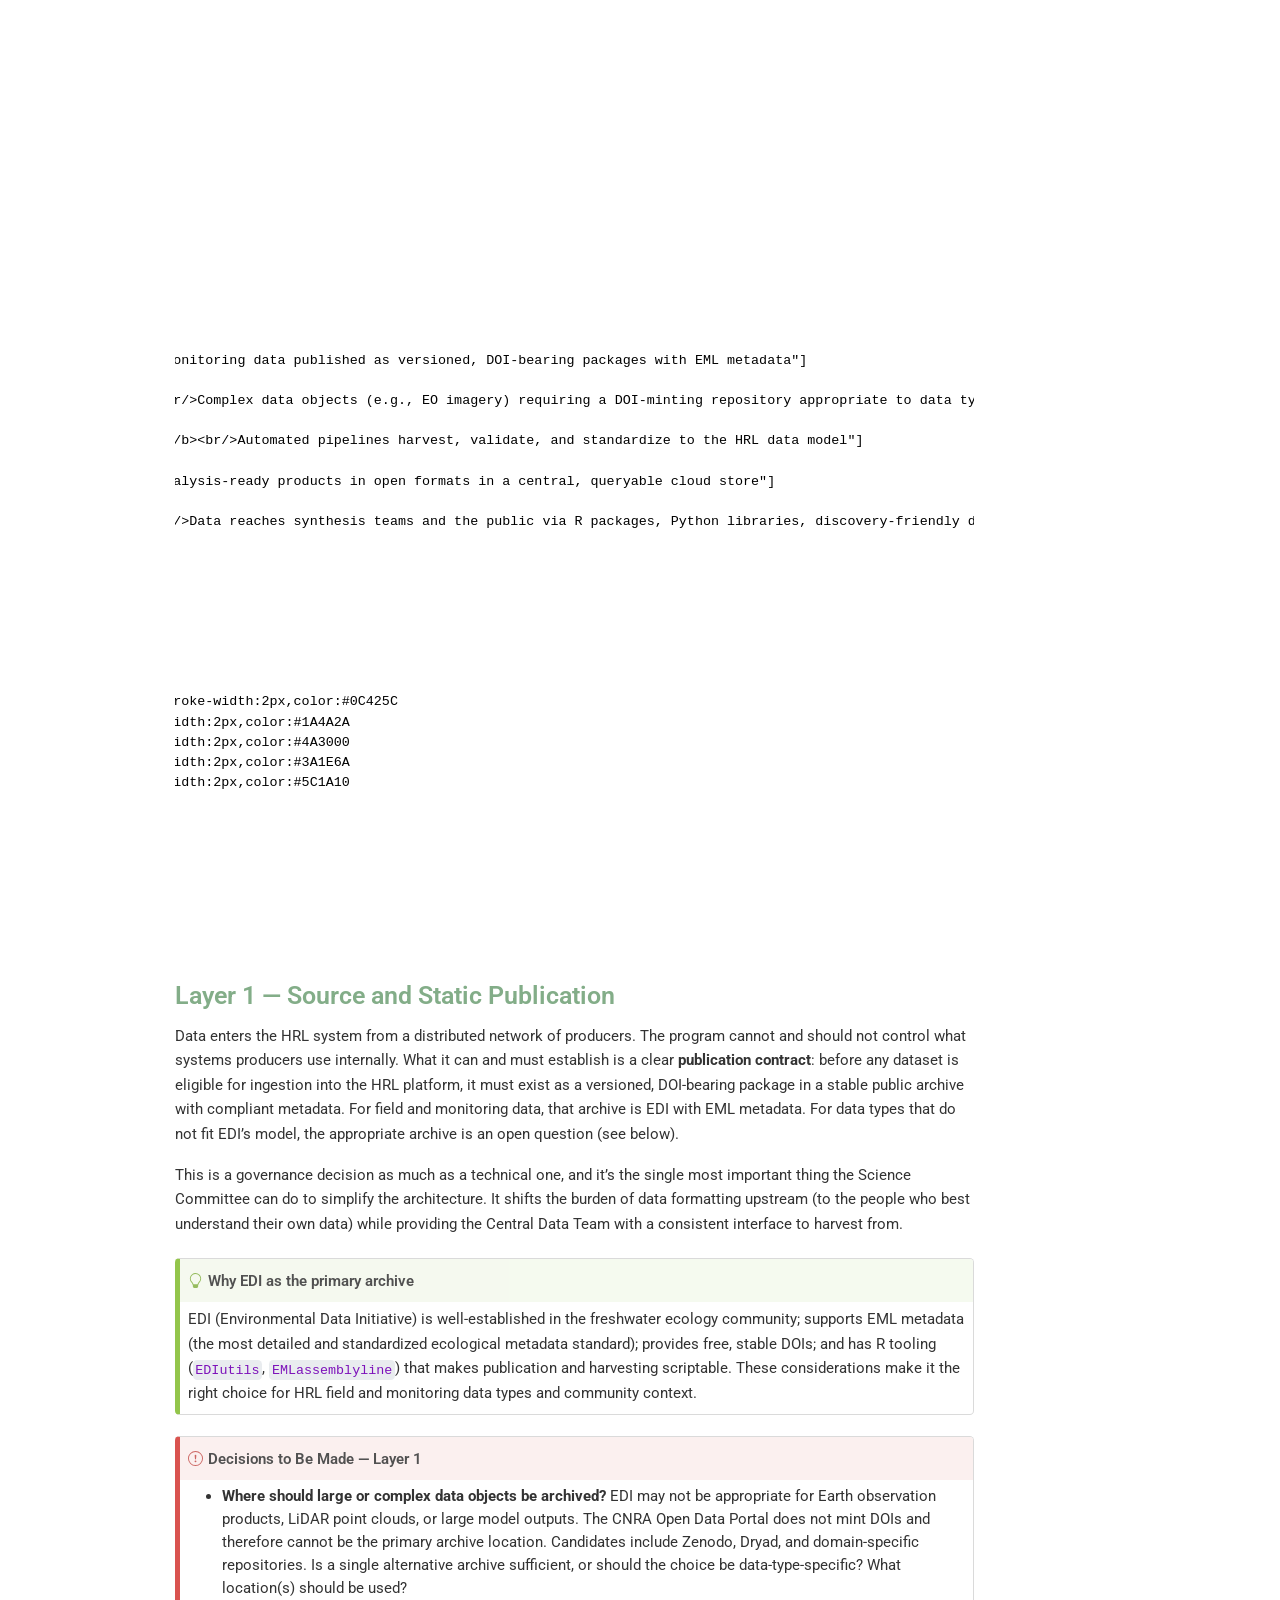
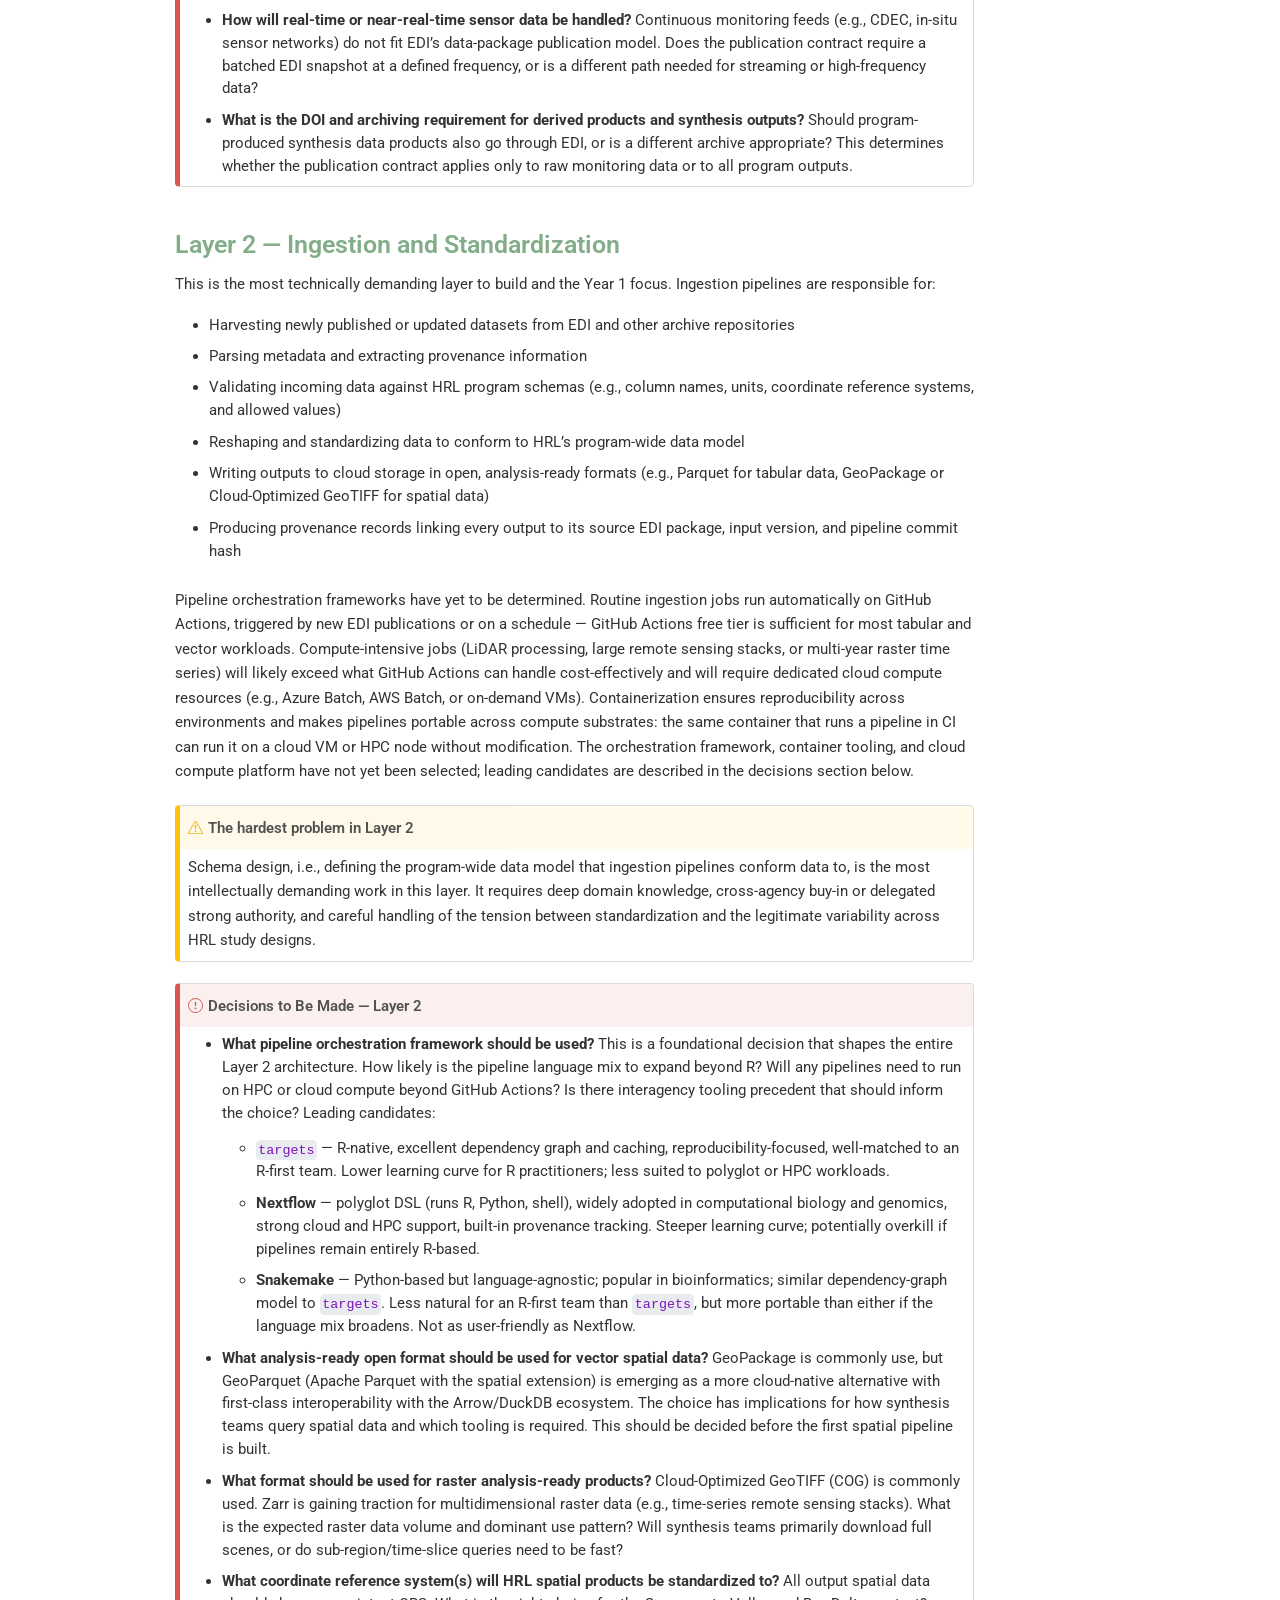
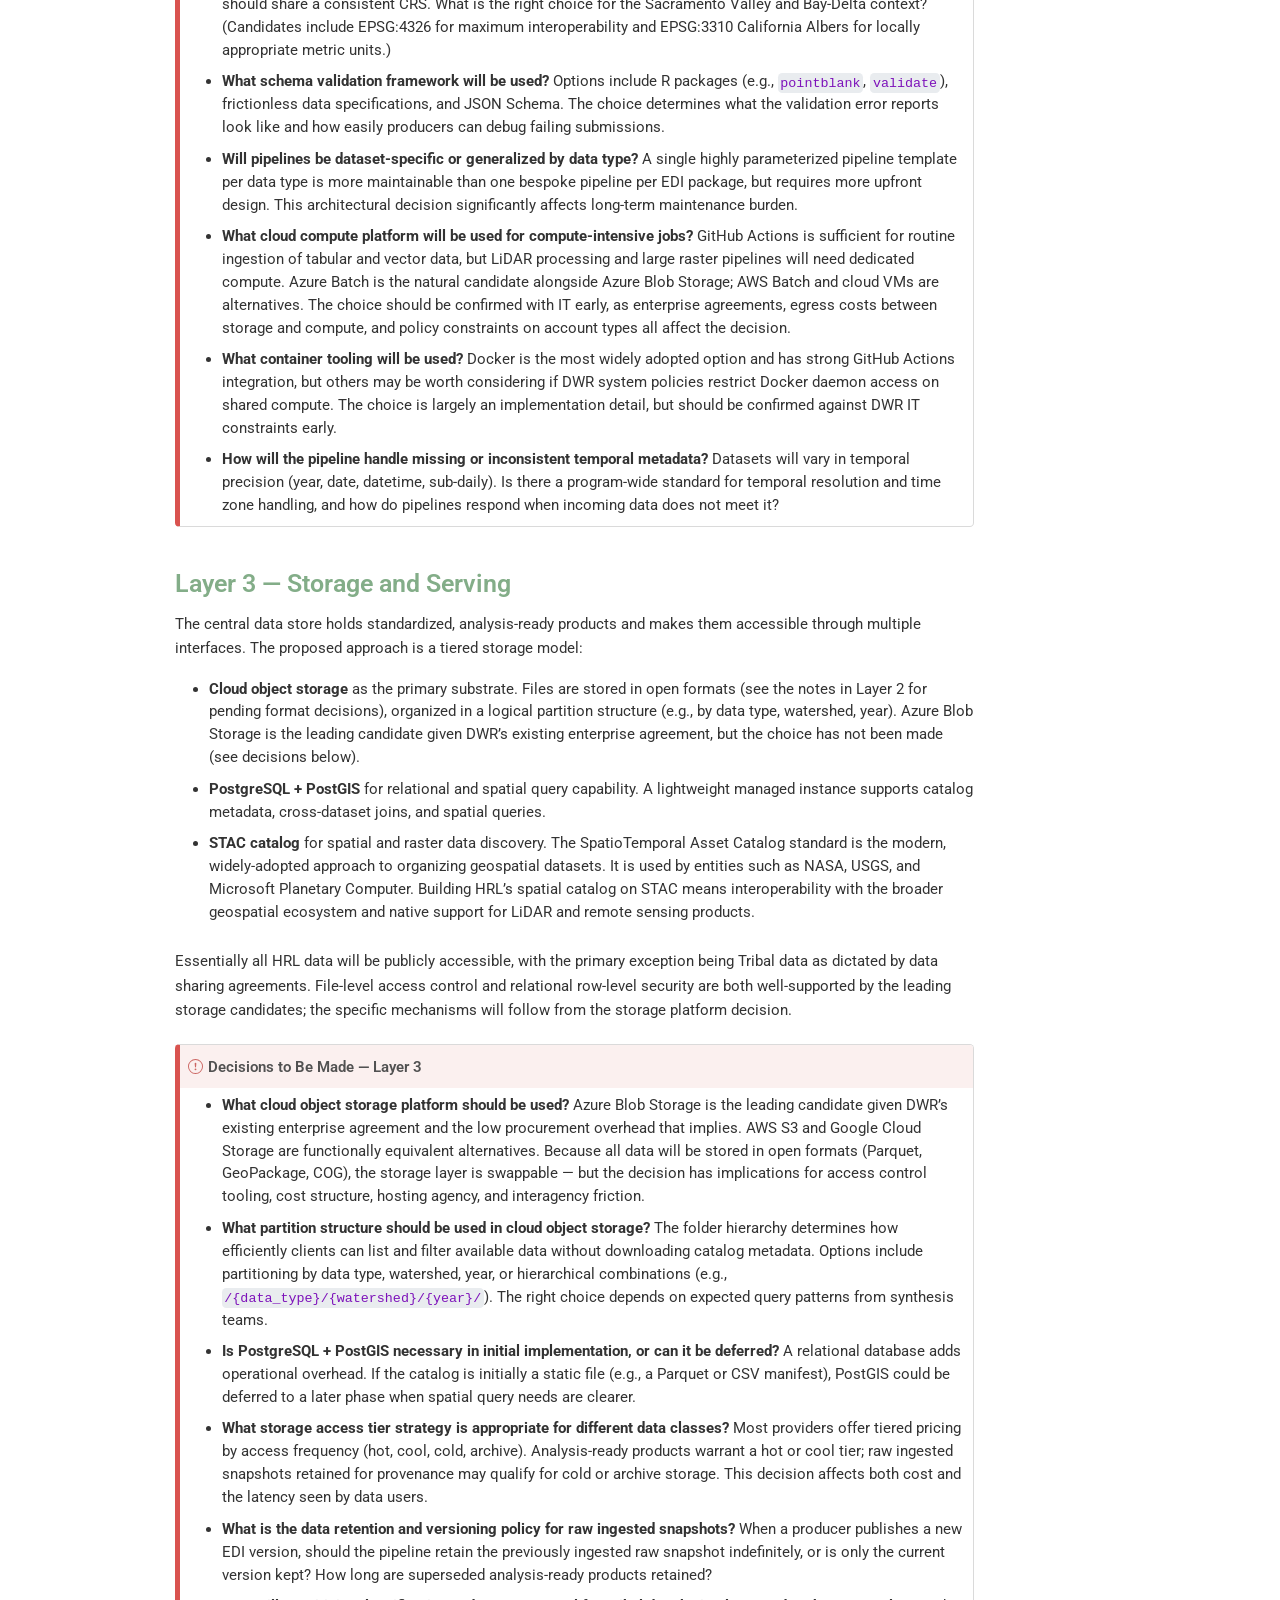
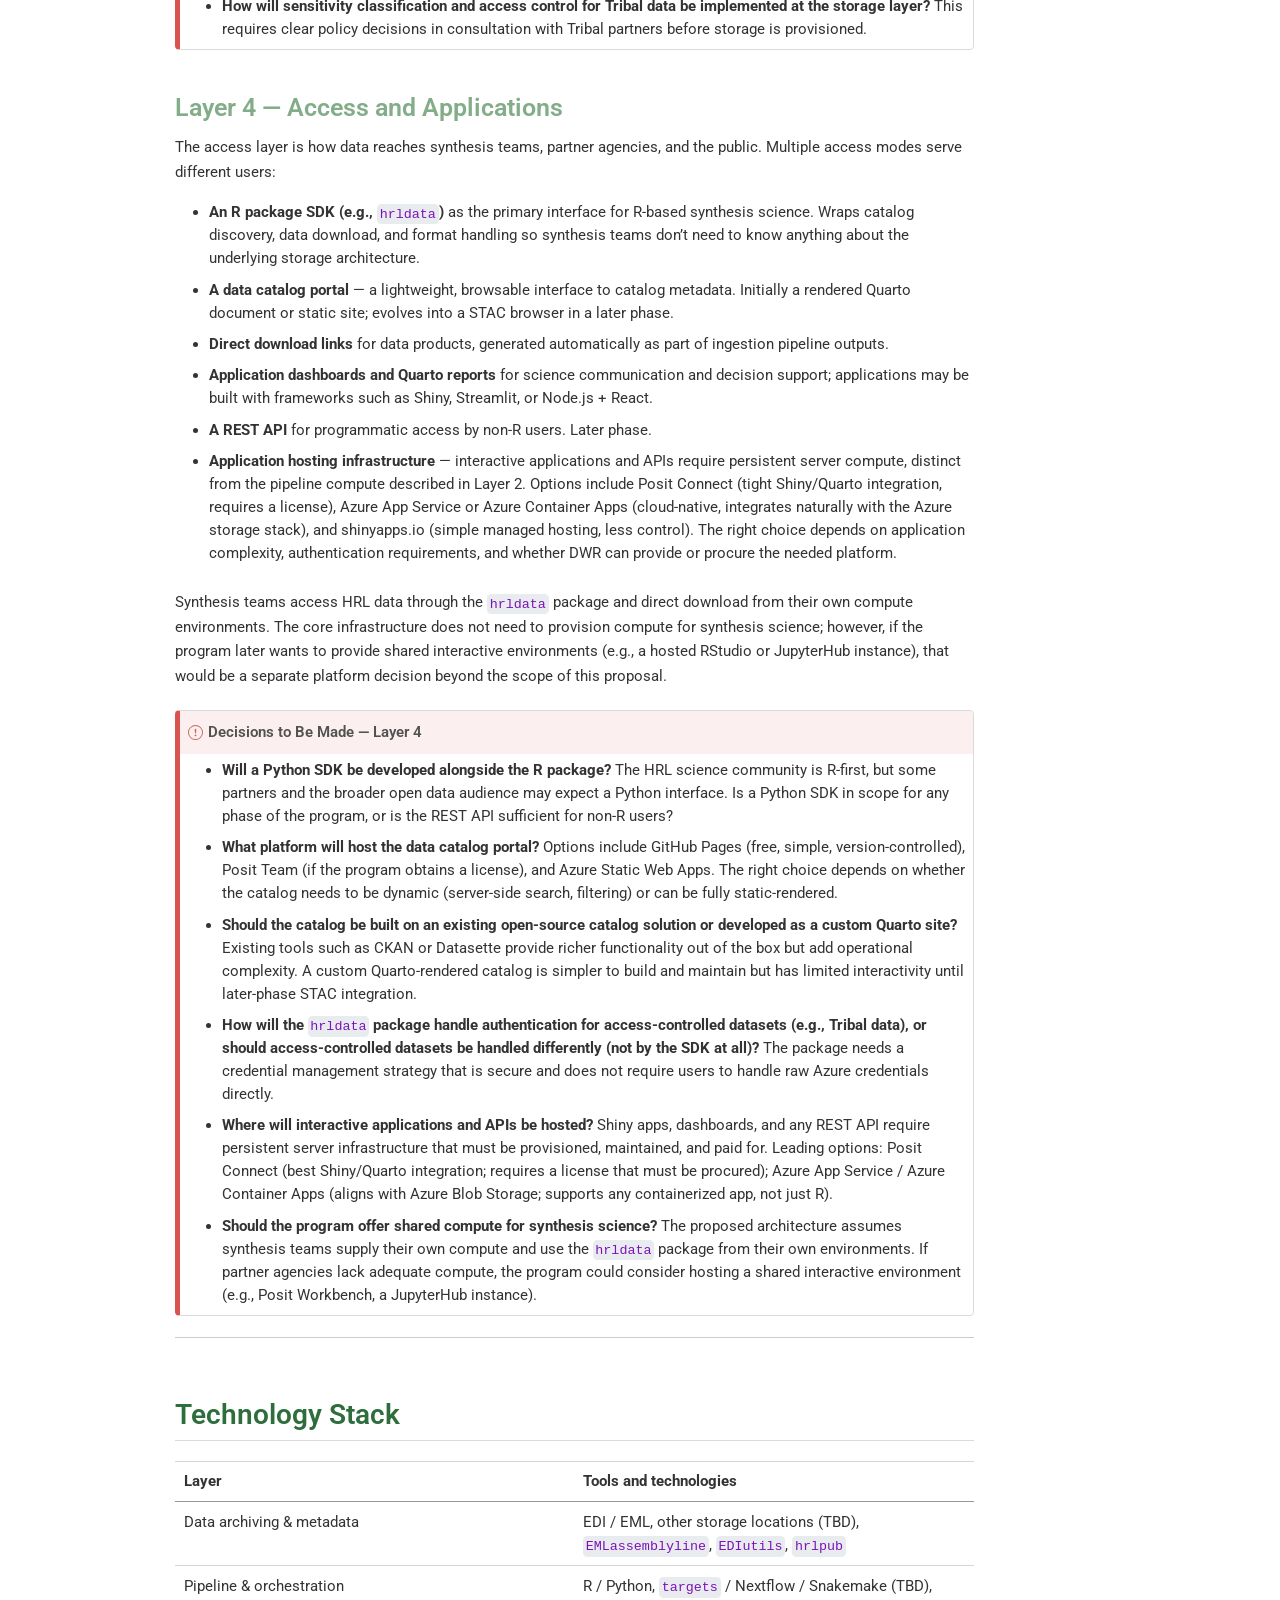
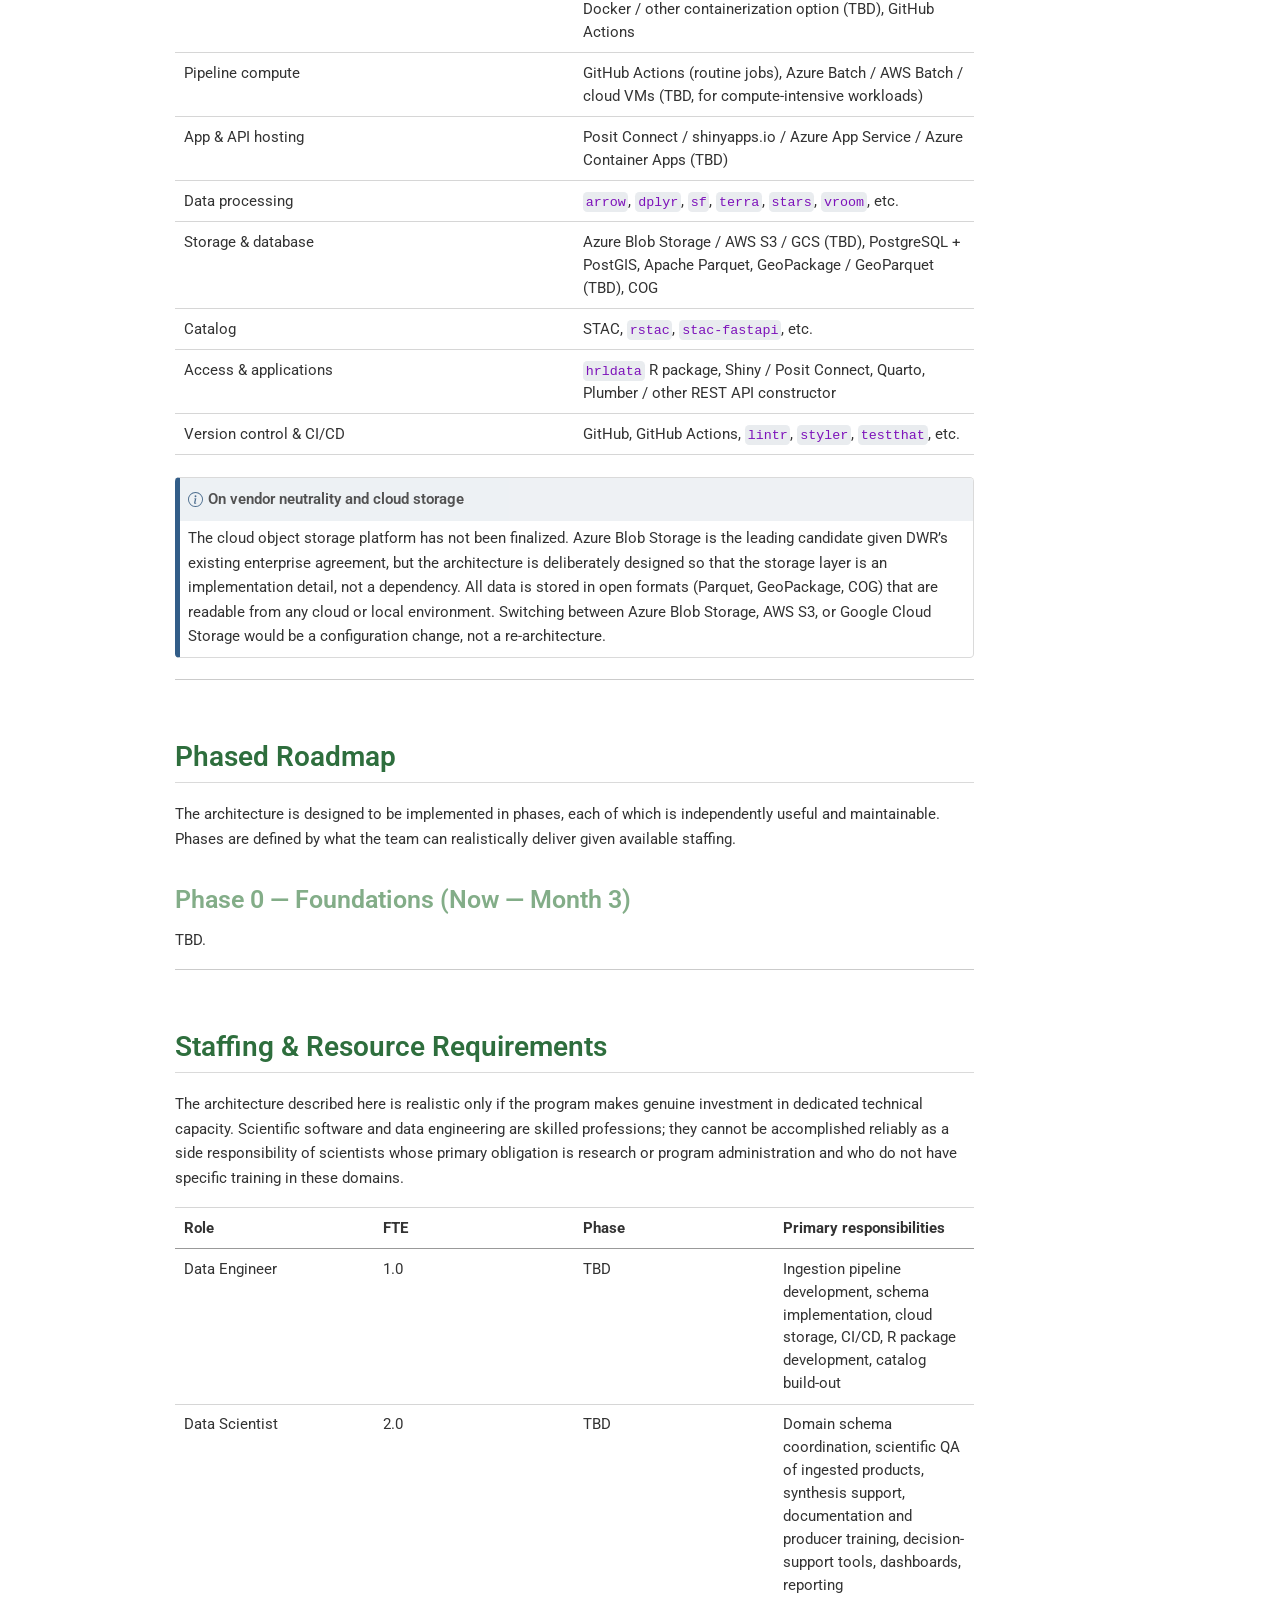
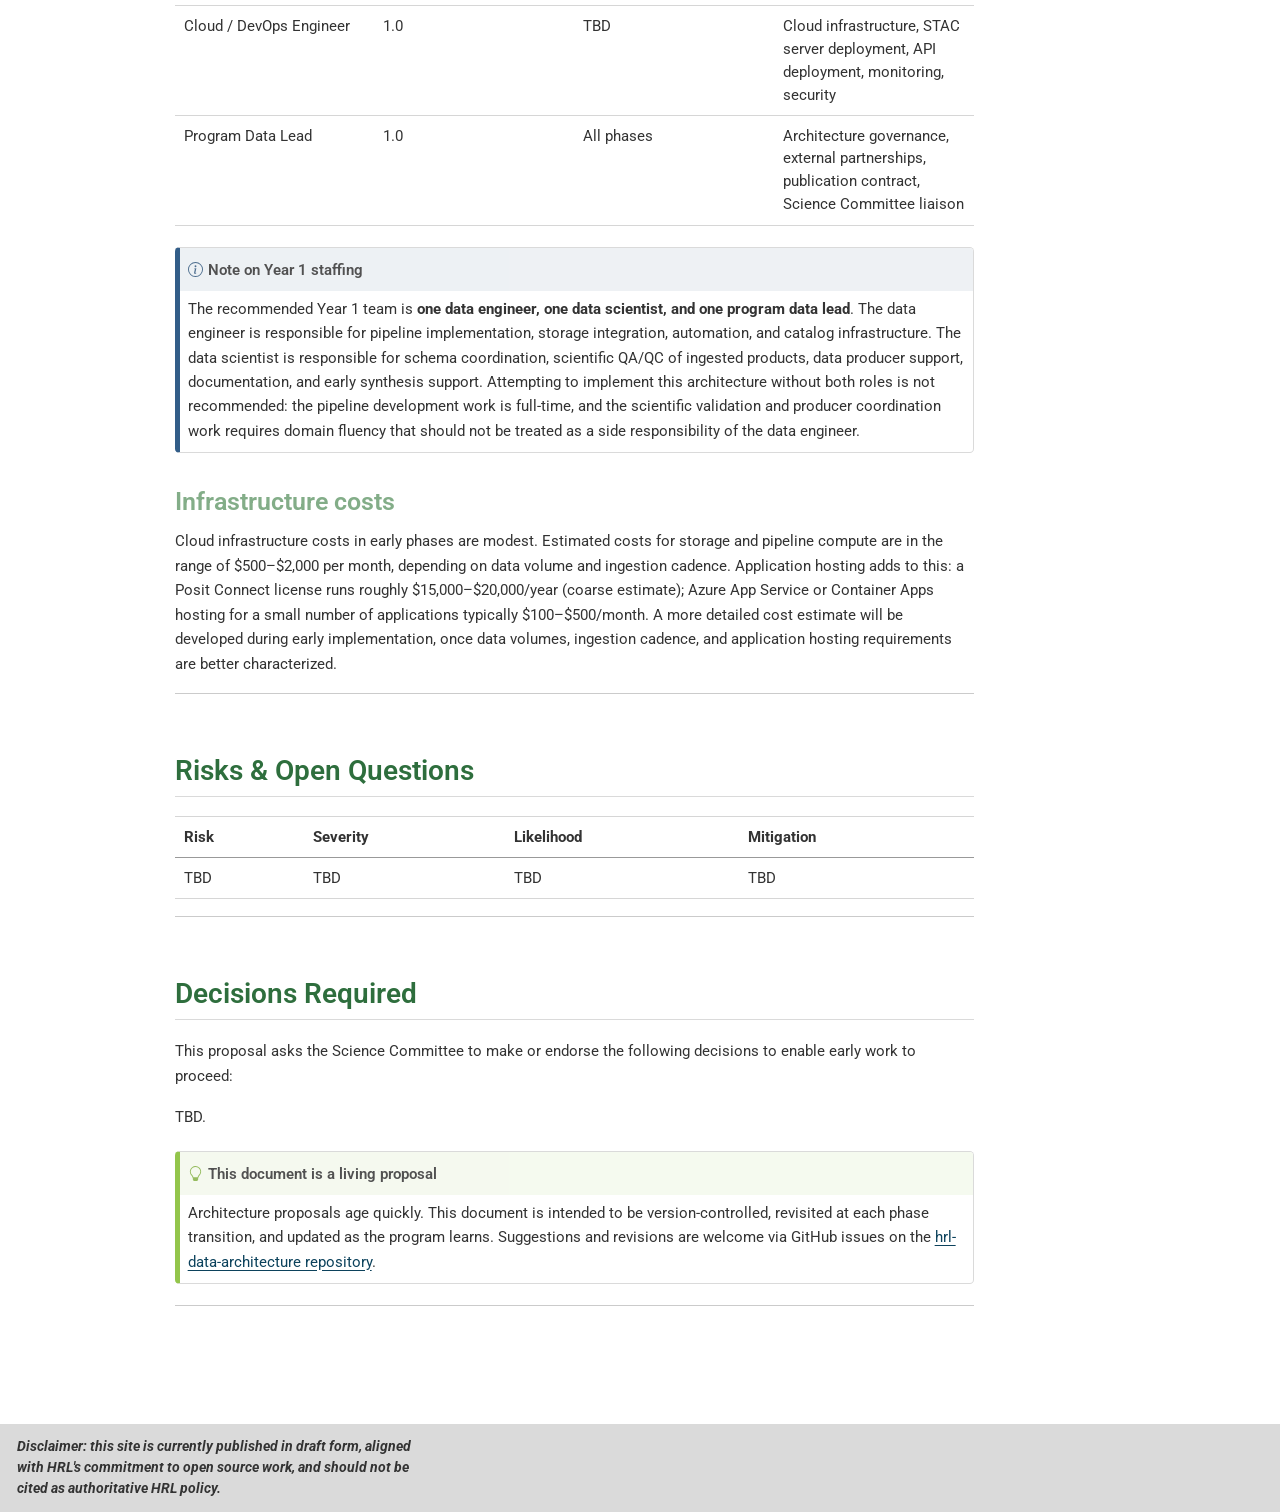
==== commit b6eee811: "Add discussion of servers and compute plus key overarching decisions" ====
--- a/docs/hrl_architecture_proposal.html
+++ b/docs/hrl_architecture_proposal.html
@@ -203,6 +203,14 @@
 </ul>
 <p>The proposed approach is a four-layer model—source and publication, ingestion and standardization, storage and serving, and access and applications—implemented in three phases over the program lifetime. <strong>The Year 1 deliverable is a set of functional, reproducible ingestion pipelines for the first wave of HRL datasets, paired with a simple metadata catalog that makes those datasets discoverable and queryable by partners.</strong></p>
 <p>Achieving this requires investment in two things the program currently lacks: dedicated technical capacity and basic cloud infrastructure. The recommended Year 1 staffing ask is one data engineer and one scientific data scientist. The staffing and infrastructure costs are low relative to program scale.</p>
+<p>This document also surfaces several consequential decisions that require HRL program leadership engagement or endorsement. The most important of these are not technical choices—they are governance and resource decisions:</p>
+<ul>
+<li><strong>Governance and technical leadership.</strong> There is currently no established structure for funding, building, hosting, or maintaining the program’s shared data infrastructure and no defined process for making technical decisions— from strategic choices (what technology stack to adopt) to operational ones (how a specific pipeline or API is implemented). Both gaps need to be resolved before substantive technical work can begin. This includes clarity on which agency or body holds decision-making authority, where the infrastructure lives institutionally, and how technical leadership is accountable to program leadership.</li>
+<li><strong>The publication contract.</strong> Before any dataset enters the shared system, it must be published to a public archive with standardized metadata and tracked provenance. Common data standards may also need to be established to facilitate later dataset integration. Establishing and enforcing this requirement across all contributing agencies is the single most important thing the Science Committee can do to make the architecture function.</li>
+<li><strong>Dedicated staffing.</strong> The architecture cannot be built as a side responsibility of existing staff. Hiring data engineers and data scientists is a prerequisite, not an option.</li>
+<li><strong>Cloud storage and large-data archiving.</strong> The program needs a shared, public data store and a clear answer for where large or complex data objects (LiDAR, remote sensing imagery, model outputs) will be archived. These decisions are not blocking for early work, but must be made before the first spatial or large-data pipelines are built.</li>
+<li><strong>Public access.</strong> The program has committed to open science. This proposal operationalizes that commitment through a public data catalog with download links and an R package that synthesis teams can use to discover and download data without knowing anything about the underlying infrastructure. What access looks like for non-R users and the general public beyond this is an open question for later phases.</li>
+</ul>
 <hr>
 </section>
 <section id="program-context-requirements" class="level2">
@@ -340,7 +348,7 @@
 <li>Writing outputs to cloud storage in open, analysis-ready formats (e.g., Parquet for tabular data, GeoPackage or Cloud-Optimized GeoTIFF for spatial data)</li>
 <li>Producing provenance records linking every output to its source EDI package, input version, and pipeline commit hash</li>
 </ul>
-<p>Pipelines orchestration frameworks have yet to be determined. Routine jobs run automatically on GitHub Actions, triggered by new EDI publications or on a schedule. Containerization ensures reproducibility across environments and makes pipelines portable across whatever compute substrate the program ultimately uses. The orchestration framework and container tooling have not yet been selected; leading candidates are described in the decisions section below.</p>
+<p>Pipeline orchestration frameworks have yet to be determined. Routine ingestion jobs run automatically on GitHub Actions, triggered by new EDI publications or on a schedule — GitHub Actions free tier is sufficient for most tabular and vector workloads. Compute-intensive jobs (LiDAR processing, large remote sensing stacks, or multi-year raster time series) will likely exceed what GitHub Actions can handle cost-effectively and will require dedicated cloud compute resources (e.g., Azure Batch, AWS Batch, or on-demand VMs). Containerization ensures reproducibility across environments and makes pipelines portable across compute substrates: the same container that runs a pipeline in CI can run it on a cloud VM or HPC node without modification. The orchestration framework, container tooling, and cloud compute platform have not yet been selected; leading candidates are described in the decisions section below.</p>
 <div class="callout callout-style-default callout-warning callout-titled">
 <div class="callout-header d-flex align-content-center">
 <div class="callout-icon-container">
@@ -367,7 +375,7 @@
 <ul>
 <li><strong>What pipeline orchestration framework should be used?</strong> This is a foundational decision that shapes the entire Layer 2 architecture. How likely is the pipeline language mix to expand beyond R? Will any pipelines need to run on HPC or cloud compute beyond GitHub Actions? Is there interagency tooling precedent that should inform the choice? Leading candidates:
 <ul>
-<li><strong><code>targets</code></strong> (R) — R-native, excellent dependency graph and caching, reproducibility-focused, well-matched to an R-first team. Lower learning curve for R practitioners; less suited to polyglot or HPC workloads.</li>
+<li><strong><code>targets</code></strong> — R-native, excellent dependency graph and caching, reproducibility-focused, well-matched to an R-first team. Lower learning curve for R practitioners; less suited to polyglot or HPC workloads.</li>
 <li><strong>Nextflow</strong> — polyglot DSL (runs R, Python, shell), widely adopted in computational biology and genomics, strong cloud and HPC support, built-in provenance tracking. Steeper learning curve; potentially overkill if pipelines remain entirely R-based.</li>
 <li><strong>Snakemake</strong> — Python-based but language-agnostic; popular in bioinformatics; similar dependency-graph model to <code>targets</code>. Less natural for an R-first team than <code>targets</code>, but more portable than either if the language mix broadens. Not as user-friendly as Nextflow.</li>
 </ul></li>
@@ -376,6 +384,7 @@
 <li><strong>What coordinate reference system(s) will HRL spatial products be standardized to?</strong> All output spatial data should share a consistent CRS. What is the right choice for the Sacramento Valley and Bay-Delta context? (Candidates include EPSG:4326 for maximum interoperability and EPSG:3310 California Albers for locally appropriate metric units.)</li>
 <li><strong>What schema validation framework will be used?</strong> Options include R packages (e.g., <code>pointblank</code>, <code>validate</code>), frictionless data specifications, and JSON Schema. The choice determines what the validation error reports look like and how easily producers can debug failing submissions.</li>
 <li><strong>Will pipelines be dataset-specific or generalized by data type?</strong> A single highly parameterized pipeline template per data type is more maintainable than one bespoke pipeline per EDI package, but requires more upfront design. This architectural decision significantly affects long-term maintenance burden.</li>
+<li><strong>What cloud compute platform will be used for compute-intensive jobs?</strong> GitHub Actions is sufficient for routine ingestion of tabular and vector data, but LiDAR processing and large raster pipelines will need dedicated compute. Azure Batch is the natural candidate alongside Azure Blob Storage; AWS Batch and cloud VMs are alternatives. The choice should be confirmed with IT early, as enterprise agreements, egress costs between storage and compute, and policy constraints on account types all affect the decision.</li>
 <li><strong>What container tooling will be used?</strong> Docker is the most widely adopted option and has strong GitHub Actions integration, but others may be worth considering if DWR system policies restrict Docker daemon access on shared compute. The choice is largely an implementation detail, but should be confirmed against DWR IT constraints early.</li>
 <li><strong>How will the pipeline handle missing or inconsistent temporal metadata?</strong> Datasets will vary in temporal precision (year, date, datetime, sub-daily). Is there a program-wide standard for temporal resolution and time zone handling, and how do pipelines respond when incoming data does not meet it?</li>
 </ul>
@@ -388,7 +397,7 @@
 <ul>
 <li><strong>Cloud object storage</strong> as the primary substrate. Files are stored in open formats (see the notes in Layer 2 for pending format decisions), organized in a logical partition structure (e.g., by data type, watershed, year). Azure Blob Storage is the leading candidate given DWR’s existing enterprise agreement, but the choice has not been made (see decisions below).</li>
 <li><strong>PostgreSQL + PostGIS</strong> for relational and spatial query capability. A lightweight managed instance supports catalog metadata, cross-dataset joins, and spatial queries.</li>
-<li><strong>STAC catalog (Phase 2)</strong> for spatial and raster data discovery. The SpatioTemporal Asset Catalog standard is the modern, widely-adopted approach to organizing geospatial datasets. It is used by entities such as NASA, USGS, and Microsoft Planetary Computer. Building HRL’s spatial catalog on STAC means interoperability with the broader geospatial ecosystem and native support for LiDAR and remote sensing products.</li>
+<li><strong>STAC catalog</strong> for spatial and raster data discovery. The SpatioTemporal Asset Catalog standard is the modern, widely-adopted approach to organizing geospatial datasets. It is used by entities such as NASA, USGS, and Microsoft Planetary Computer. Building HRL’s spatial catalog on STAC means interoperability with the broader geospatial ecosystem and native support for LiDAR and remote sensing products.</li>
 </ul>
 <p>Essentially all HRL data will be publicly accessible, with the primary exception being Tribal data as dictated by data sharing agreements. File-level access control and relational row-level security are both well-supported by the leading storage candidates; the specific mechanisms will follow from the storage platform decision.</p>
 <div class="callout callout-style-default callout-important callout-titled">
@@ -404,7 +413,7 @@
 <ul>
 <li><strong>What cloud object storage platform should be used?</strong> Azure Blob Storage is the leading candidate given DWR’s existing enterprise agreement and the low procurement overhead that implies. AWS S3 and Google Cloud Storage are functionally equivalent alternatives. Because all data will be stored in open formats (Parquet, GeoPackage, COG), the storage layer is swappable — but the decision has implications for access control tooling, cost structure, hosting agency, and interagency friction.</li>
 <li><strong>What partition structure should be used in cloud object storage?</strong> The folder hierarchy determines how efficiently clients can list and filter available data without downloading catalog metadata. Options include partitioning by data type, watershed, year, or hierarchical combinations (e.g., <code>/{data_type}/{watershed}/{year}/</code>). The right choice depends on expected query patterns from synthesis teams.</li>
-<li><strong>Is PostgreSQL + PostGIS necessary in Phase 1, or can it be deferred?</strong> A relational database adds operational overhead. If the catalog is initially a static file (e.g., a Parquet or CSV manifest), PostGIS could be deferred to Phase 2 when spatial query needs are clearer.</li>
+<li><strong>Is PostgreSQL + PostGIS necessary in initial implementation, or can it be deferred?</strong> A relational database adds operational overhead. If the catalog is initially a static file (e.g., a Parquet or CSV manifest), PostGIS could be deferred to a later phase when spatial query needs are clearer.</li>
 <li><strong>What storage access tier strategy is appropriate for different data classes?</strong> Most providers offer tiered pricing by access frequency (hot, cool, cold, archive). Analysis-ready products warrant a hot or cool tier; raw ingested snapshots retained for provenance may qualify for cold or archive storage. This decision affects both cost and the latency seen by data users.</li>
 <li><strong>What is the data retention and versioning policy for raw ingested snapshots?</strong> When a producer publishes a new EDI version, should the pipeline retain the previously ingested raw snapshot indefinitely, or is only the current version kept? How long are superseded analysis-ready products retained?</li>
 <li><strong>How will sensitivity classification and access control for Tribal data be implemented at the storage layer?</strong> This requires clear policy decisions in consultation with Tribal partners before storage is provisioned.</li>
@@ -417,11 +426,13 @@
 <p>The access layer is how data reaches synthesis teams, partner agencies, and the public. Multiple access modes serve different users:</p>
 <ul>
 <li><strong>An R package SDK (e.g., <code>hrldata</code>)</strong> as the primary interface for R-based synthesis science. Wraps catalog discovery, data download, and format handling so synthesis teams don’t need to know anything about the underlying storage architecture.</li>
-<li><strong>A data catalog portal</strong> — a lightweight, browsable interface to catalog metadata. Initially a rendered Quarto document or static site; evolves into a STAC browser in Phase 2.</li>
+<li><strong>A data catalog portal</strong> — a lightweight, browsable interface to catalog metadata. Initially a rendered Quarto document or static site; evolves into a STAC browser in a later phase.</li>
 <li><strong>Direct download links</strong> for data products, generated automatically as part of ingestion pipeline outputs.</li>
 <li><strong>Application dashboards and Quarto reports</strong> for science communication and decision support; applications may be built with frameworks such as Shiny, Streamlit, or Node.js + React.</li>
-<li><strong>A REST API</strong> for programmatic access by non-R users. Phase 2+.</li>
-</ul>
+<li><strong>A REST API</strong> for programmatic access by non-R users. Later phase.</li>
+<li><strong>Application hosting infrastructure</strong> — interactive applications and APIs require persistent server compute, distinct from the pipeline compute described in Layer 2. Options include Posit Connect (tight Shiny/Quarto integration, requires a license), Azure App Service or Azure Container Apps (cloud-native, integrates naturally with the Azure storage stack), and shinyapps.io (simple managed hosting, less control). The right choice depends on application complexity, authentication requirements, and whether DWR can provide or procure the needed platform.</li>
+</ul>
+<p>Synthesis teams access HRL data through the <code>hrldata</code> package and direct download from their own compute environments. The core infrastructure does not need to provision compute for synthesis science; however, if the program later wants to provide shared interactive environments (e.g., a hosted RStudio or JupyterHub instance), that would be a separate platform decision beyond the scope of this proposal.</p>
 <div class="callout callout-style-default callout-important callout-titled">
 <div class="callout-header d-flex align-content-center">
 <div class="callout-icon-container">
@@ -435,8 +446,10 @@
 <ul>
 <li><strong>Will a Python SDK be developed alongside the R package?</strong> The HRL science community is R-first, but some partners and the broader open data audience may expect a Python interface. Is a Python SDK in scope for any phase of the program, or is the REST API sufficient for non-R users?</li>
 <li><strong>What platform will host the data catalog portal?</strong> Options include GitHub Pages (free, simple, version-controlled), Posit Team (if the program obtains a license), and Azure Static Web Apps. The right choice depends on whether the catalog needs to be dynamic (server-side search, filtering) or can be fully static-rendered.</li>
-<li><strong>Should the catalog be built on an existing open-source catalog solution or developed as a custom Quarto site?</strong> Existing tools such as CKAN or Datasette provide richer functionality out of the box but add operational complexity. A custom Quarto-rendered catalog is simpler to build and maintain but has limited interactivity until Phase 2 STAC integration.</li>
+<li><strong>Should the catalog be built on an existing open-source catalog solution or developed as a custom Quarto site?</strong> Existing tools such as CKAN or Datasette provide richer functionality out of the box but add operational complexity. A custom Quarto-rendered catalog is simpler to build and maintain but has limited interactivity until later-phase STAC integration.</li>
 <li><strong>How will the <code>hrldata</code> package handle authentication for access-controlled datasets (e.g., Tribal data), or should access-controlled datasets be handled differently (not by the SDK at all)?</strong> The package needs a credential management strategy that is secure and does not require users to handle raw Azure credentials directly.</li>
+<li><strong>Where will interactive applications and APIs be hosted?</strong> Shiny apps, dashboards, and any REST API require persistent server infrastructure that must be provisioned, maintained, and paid for. Leading options: Posit Connect (best Shiny/Quarto integration; requires a license that must be procured); Azure App Service / Azure Container Apps (aligns with Azure Blob Storage; supports any containerized app, not just R).</li>
+<li><strong>Should the program offer shared compute for synthesis science?</strong> The proposed architecture assumes synthesis teams supply their own compute and use the <code>hrldata</code> package from their own environments. If partner agencies lack adequate compute, the program could consider hosting a shared interactive environment (e.g., Posit Workbench, a JupyterHub instance).</li>
 </ul>
 </div>
 </div>
@@ -463,7 +476,15 @@
 </tr>
 <tr class="even">
 <td>Pipeline &amp; orchestration</td>
-<td>R / Python, <code>targets</code> / Nextflow / Snakemake (TBD), Docker / other containization option (TBD), GitHub Actions</td>
+<td>R / Python, <code>targets</code> / Nextflow / Snakemake (TBD), Docker / other containerization option (TBD), GitHub Actions</td>
+</tr>
+<tr class="odd">
+<td>Pipeline compute</td>
+<td>GitHub Actions (routine jobs), Azure Batch / AWS Batch / cloud VMs (TBD, for compute-intensive workloads)</td>
+</tr>
+<tr class="even">
+<td>App &amp; API hosting</td>
+<td>Posit Connect / shinyapps.io / Azure App Service / Azure Container Apps (TBD)</td>
 </tr>
 <tr class="odd">
 <td>Data processing</td>
@@ -571,7 +592,7 @@
 </div>
 <section id="infrastructure-costs" class="level3">
 <h3 class="anchored" data-anchor-id="infrastructure-costs">Infrastructure costs</h3>
-<p>Cloud infrastructure costs early phases are modest. Estimated costs for the storage and compute components are in the range of <strong>$500–$2,000 per month</strong> at early phases, depending on data volume and query patterns. A more detailed cost estimate will be developed as part of early implementation, once initial data volumes and ingestion cadence are better characterized.</p>
+<p>Cloud infrastructure costs in early phases are modest. Estimated costs for storage and pipeline compute are in the range of $500–$2,000 per month, depending on data volume and ingestion cadence. Application hosting adds to this: a Posit Connect license runs roughly $15,000–$20,000/year (coarse estimate); Azure App Service or Container Apps hosting for a small number of applications typically $100–$500/month. A more detailed cost estimate will be developed during early implementation, once data volumes, ingestion cadence, and application hosting requirements are better characterized.</p>
 <hr>
 </section>
 </section>
